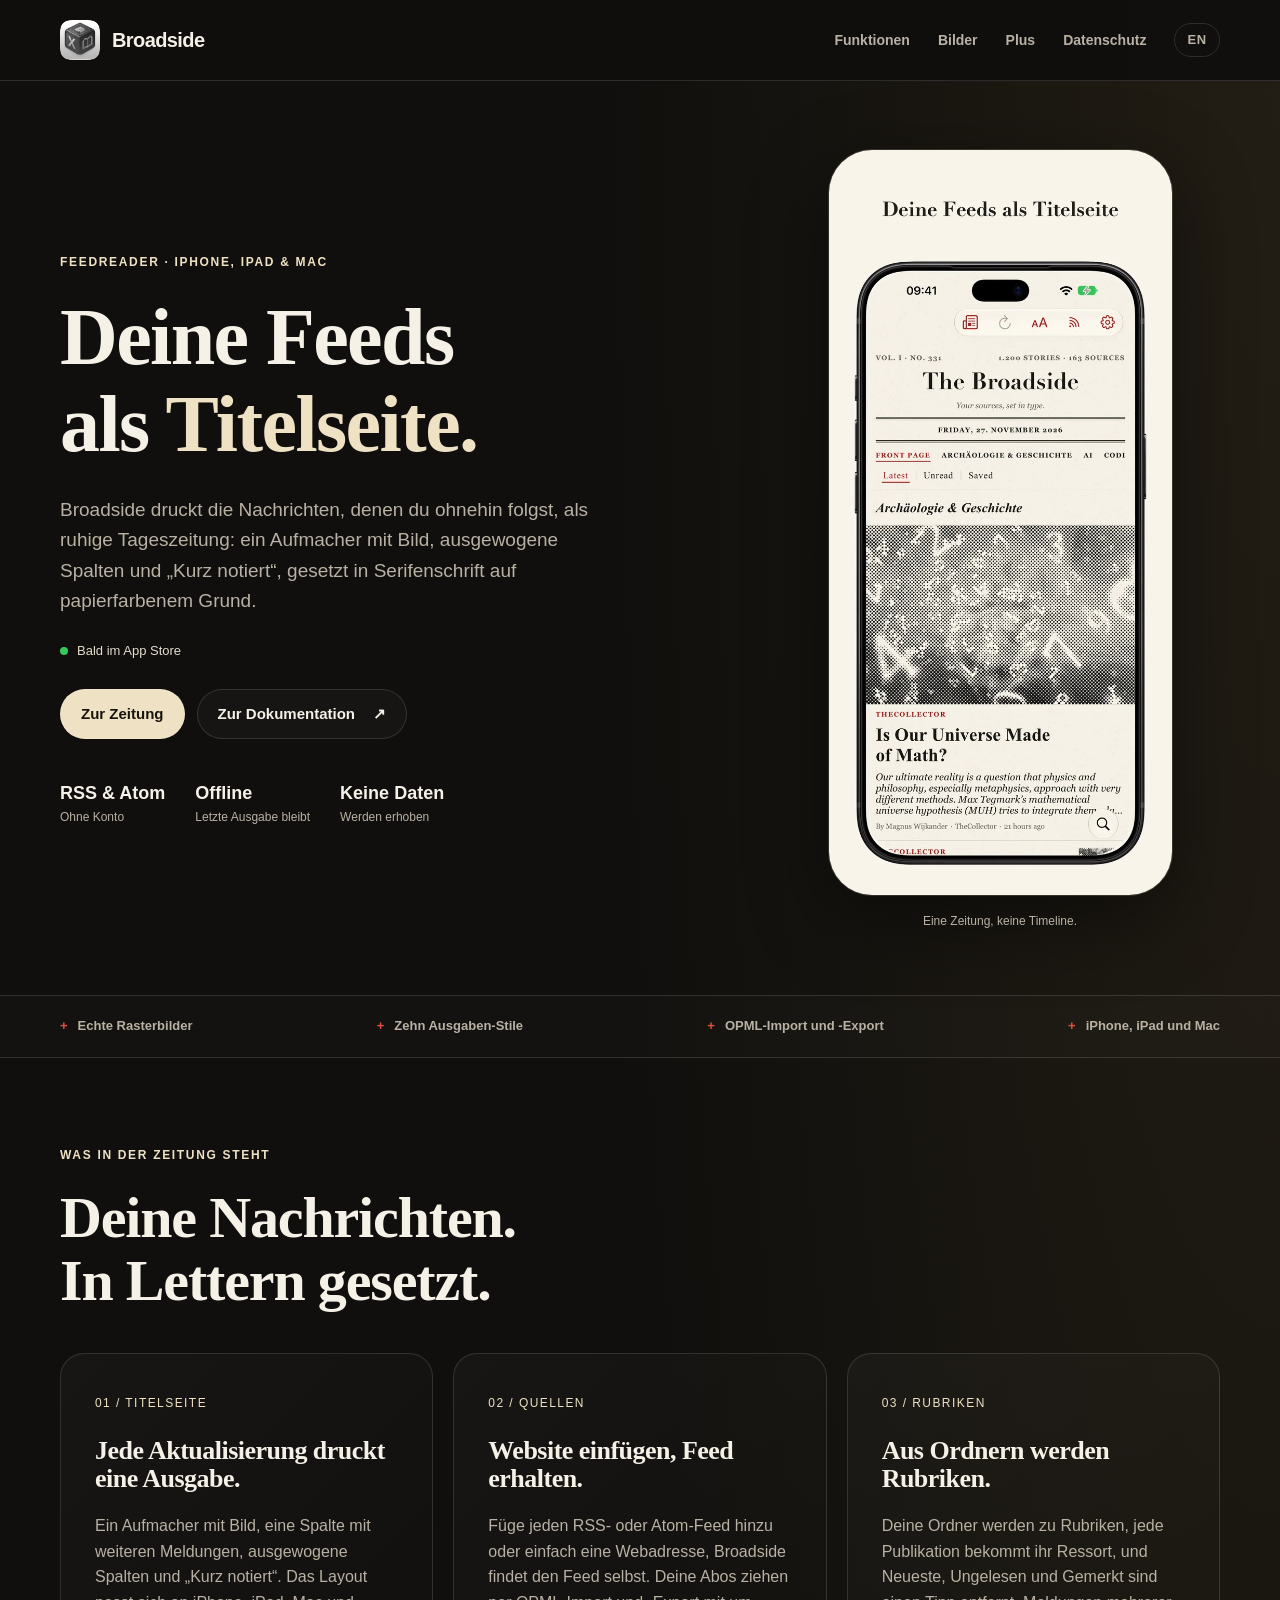
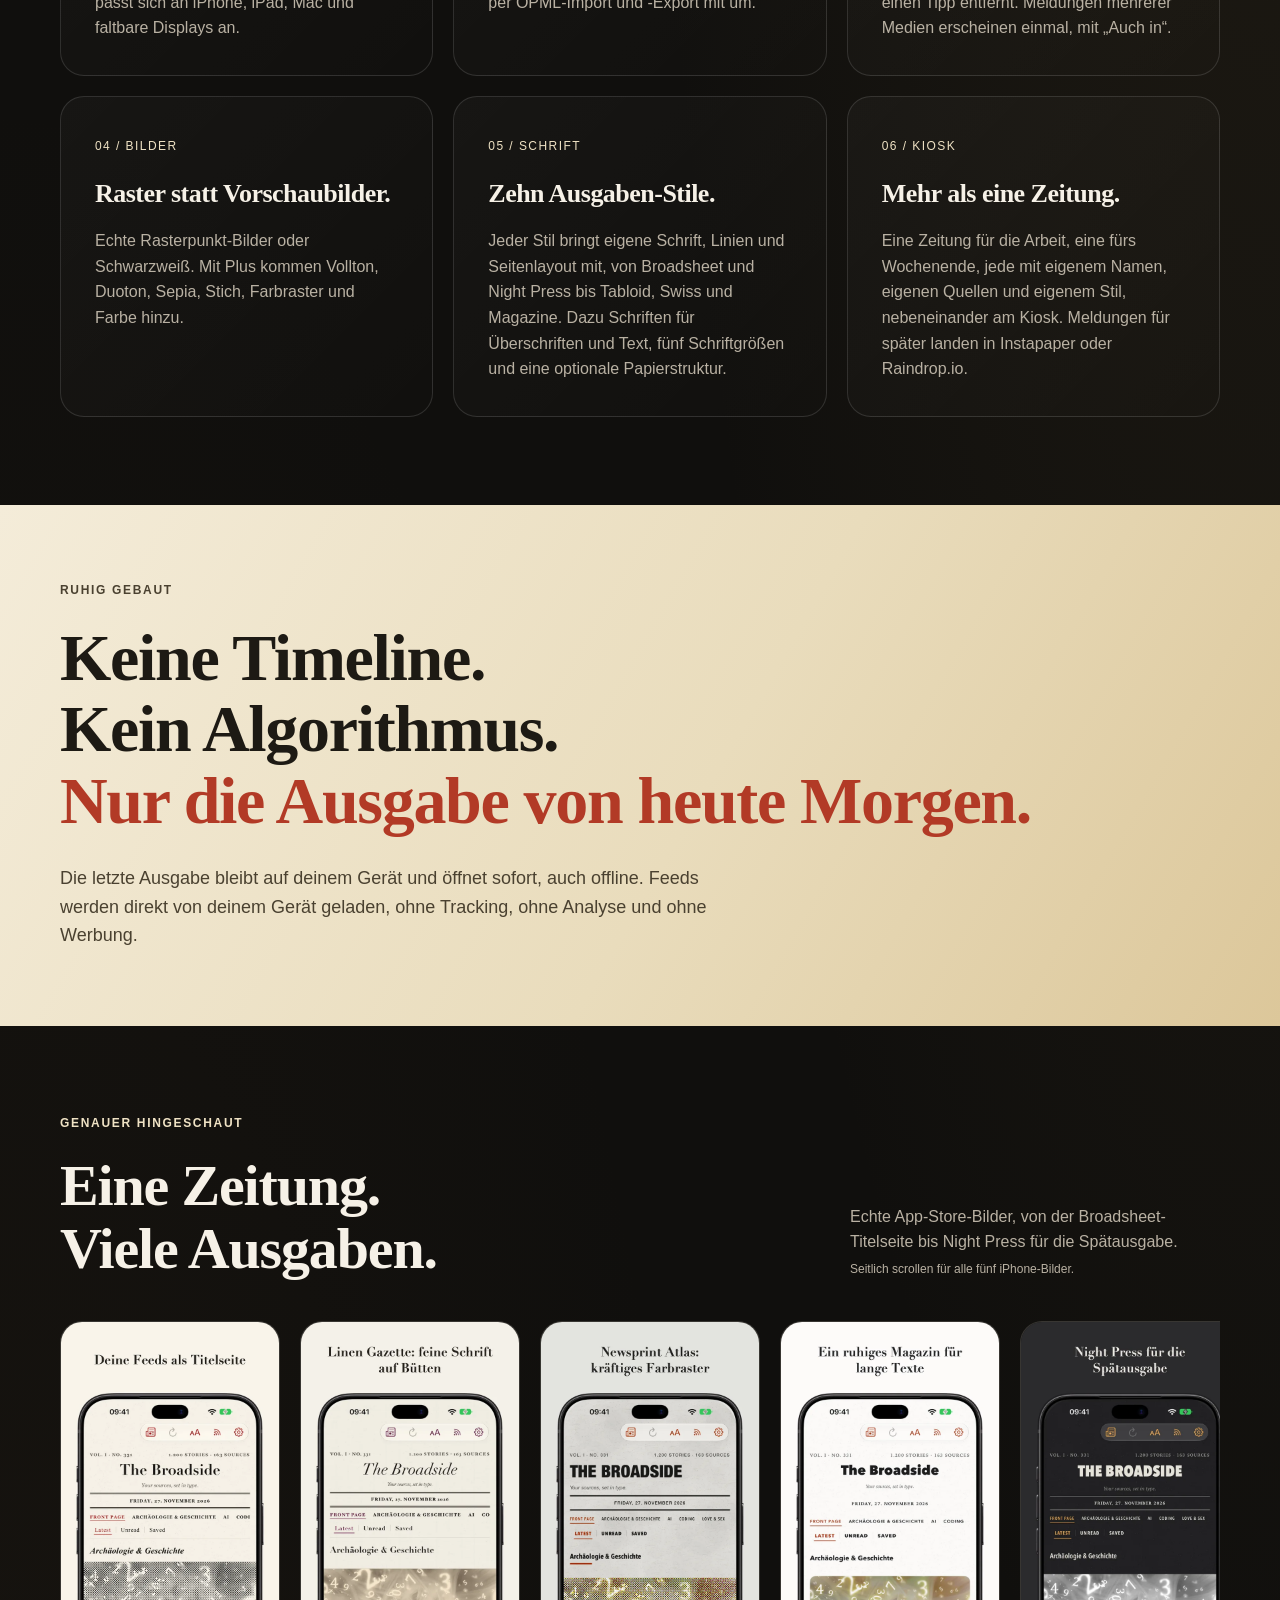
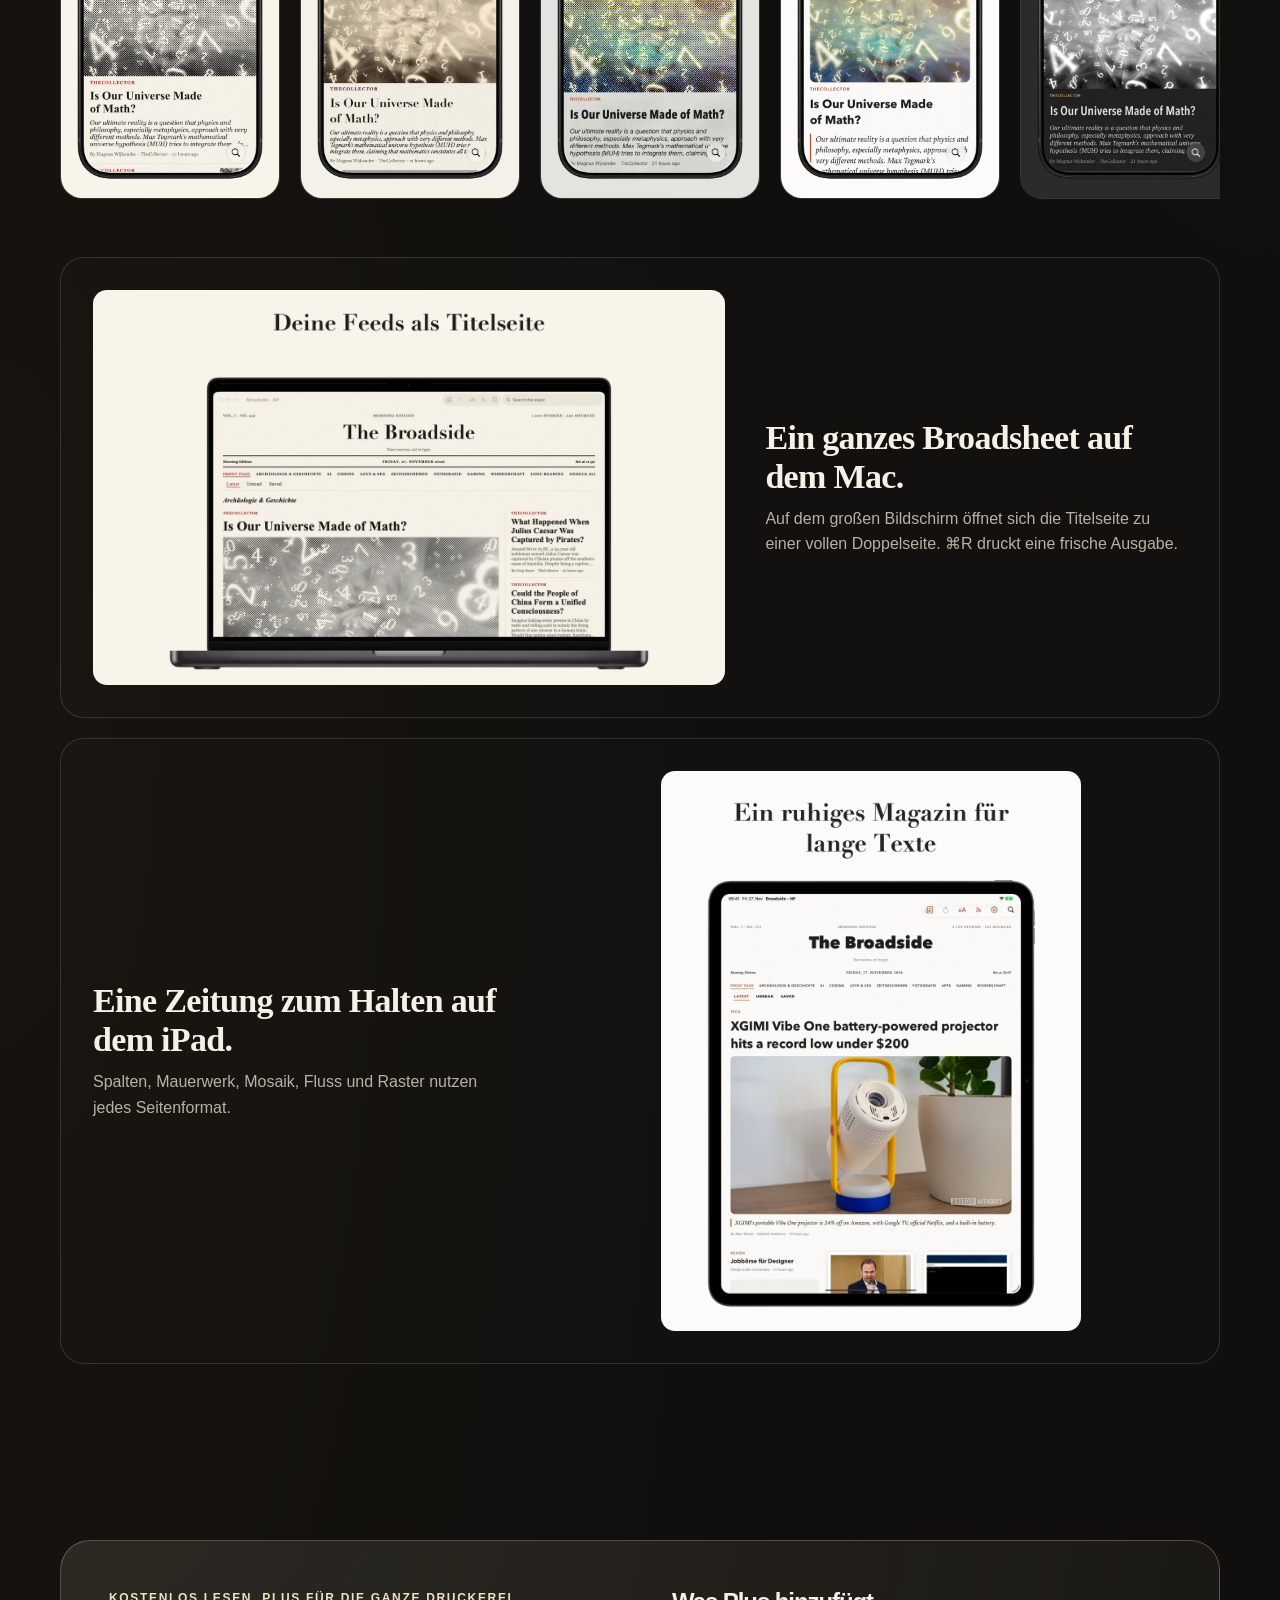
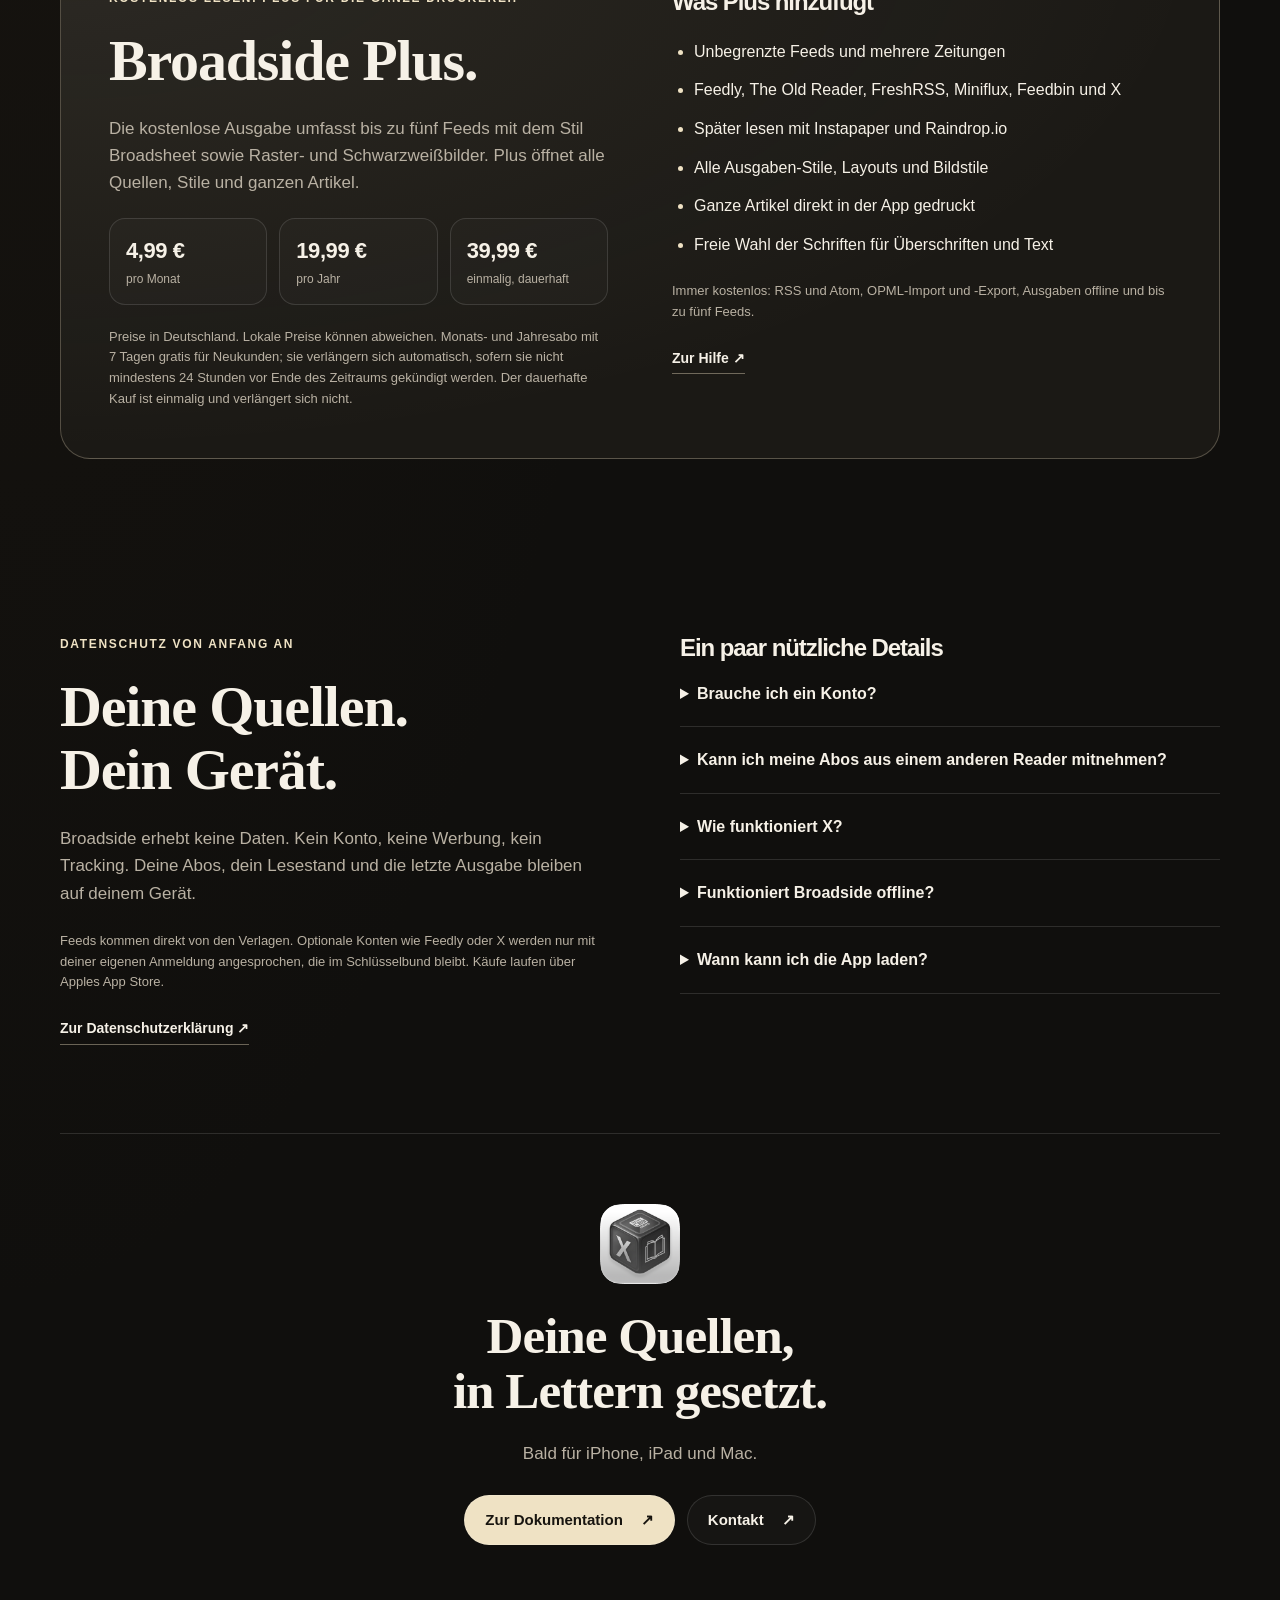
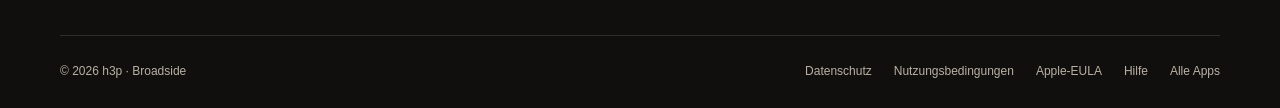
==== de/index.html @ 6dae5996 "Add Broadside public website (EN/DE) Co-Authored-By: Claude Opus 5.5 <noreply@anthropic.com> Claude-" ====
<!doctype html>
<html lang="de">
<head>
  <meta charset="utf-8">
  <meta name="viewport" content="width=device-width, initial-scale=1">
  <title>Broadside — Deine Feeds als Titelseite</title>
  <meta name="description" content="Broadside setzt deine RSS- und Atom-Feeds, Feedly und X als ruhige gedruckte Titelseite auf iPhone, iPad und Mac. Rasterbilder, zehn Ausgaben-Stile, Ausgaben offline und keine Datenerhebung.">
  <meta name="theme-color" content="#100f0d">
  <meta property="og:title" content="Broadside — Deine Feeds als Titelseite">
  <meta property="og:description" content="Deine Quellen, in Lettern gesetzt. Broadside macht aus RSS, Atom, Feedly und X eine ruhige Tageszeitung für iPhone, iPad und Mac.">
  <meta property="og:type" content="website">
  <meta property="og:locale" content="de_DE">
  <meta property="og:url" content="https://h3pdesign.github.io/Broadside-Public/de/">
  <meta property="og:image" content="https://h3pdesign.github.io/Broadside-Public/assets/app-icon.png">
  <link rel="canonical" href="https://h3pdesign.github.io/Broadside-Public/de/">
  <link rel="alternate" hreflang="en" href="https://h3pdesign.github.io/Broadside-Public/">
  <link rel="alternate" hreflang="de" href="https://h3pdesign.github.io/Broadside-Public/de/">
  <link rel="alternate" hreflang="x-default" href="https://h3pdesign.github.io/Broadside-Public/">
  <link rel="icon" href="../assets/app-icon.png">
  <link rel="apple-touch-icon" href="../assets/apple-touch-icon.png">
  <link rel="stylesheet" href="../styles.css?v=1">
</head>
<body>
  <a class="skip-link" href="#main">Zum Inhalt springen</a>
  <header class="site-header">
    <div class="container header-inner">
      <a class="brand" href="#main"><img src="../assets/app-icon.png" width="40" height="40" alt=""><span>Broadside</span></a>
      <div class="header-actions">
        <nav aria-label="Hauptnavigation"><a href="#features">Funktionen</a><a href="#screenshots">Bilder</a><a href="#plus">Plus</a><a href="#privacy">Datenschutz</a></nav>
        <a class="lang-switch" href="../" hreflang="en" lang="en" aria-label="English">EN</a>
      </div>
    </div>
  </header>
  <main id="main">
    <section class="hero container" aria-labelledby="hero-title">
      <div class="hero-copy">
        <p class="eyebrow">FEEDREADER · IPHONE, IPAD &amp; MAC</p>
        <h1 id="hero-title">Deine Feeds<br>als <span>Titelseite.</span></h1>
        <p class="lede">Broadside druckt die Nachrichten, denen du ohnehin folgst, als ruhige Tageszeitung: ein Aufmacher mit Bild, ausgewogene Spalten und „Kurz notiert“, gesetzt in Serifenschrift auf papierfarbenem Grund.</p>
        <p class="review-status"><span aria-hidden="true"></span>Bald im App Store</p>
        <div class="actions"><a class="button primary" href="#screenshots">Zur Zeitung</a><a class="button secondary" href="https://apps-h3p.com/apps/broadside/overview">Zur Dokumentation <span aria-hidden="true">↗</span></a></div>
        <div class="proof-row"><p><strong>RSS &amp; Atom</strong><span>Ohne Konto</span></p><p><strong>Offline</strong><span>Letzte Ausgabe bleibt</span></p><p><strong>Keine Daten</strong><span>Werden erhoben</span></p></div>
      </div>
      <figure class="hero-image"><img src="../assets/screenshots/de/iphone-01-broadsheet.webp" width="660" height="1434" fetchpriority="high" alt="Broadside auf dem iPhone: der Titel The Broadside über einem Aufmacher mit Rasterbild"><figcaption>Eine Zeitung, keine Timeline.</figcaption></figure>
    </section>
    <div class="capability-strip" aria-label="Highlights"><div class="container"><span>Echte Rasterbilder</span><span>Zehn Ausgaben-Stile</span><span>OPML-Import und -Export</span><span>iPhone, iPad und Mac</span></div></div>
    <section id="features" class="section container" aria-labelledby="features-title">
      <p class="eyebrow">WAS IN DER ZEITUNG STEHT</p>
      <h2 id="features-title">Deine Nachrichten.<br>In Lettern gesetzt.</h2>
      <div class="feature-grid"><article class="card"><span class="card-number">01 / TITELSEITE</span><h3>Jede Aktualisierung druckt eine Ausgabe.</h3><p>Ein Aufmacher mit Bild, eine Spalte mit weiteren Meldungen, ausgewogene Spalten und „Kurz notiert“. Das Layout passt sich an iPhone, iPad, Mac und faltbare Displays an.</p></article><article class="card"><span class="card-number">02 / QUELLEN</span><h3>Website einfügen, Feed erhalten.</h3><p>Füge jeden RSS- oder Atom-Feed hinzu oder einfach eine Webadresse, Broadside findet den Feed selbst. Deine Abos ziehen per OPML-Import und -Export mit um.</p></article><article class="card"><span class="card-number">03 / RUBRIKEN</span><h3>Aus Ordnern werden Rubriken.</h3><p>Deine Ordner werden zu Rubriken, jede Publikation bekommt ihr Ressort, und Neueste, Ungelesen und Gemerkt sind einen Tipp entfernt. Meldungen mehrerer Medien erscheinen einmal, mit „Auch in“.</p></article><article class="card"><span class="card-number">04 / BILDER</span><h3>Raster statt Vorschaubilder.</h3><p>Echte Rasterpunkt-Bilder oder Schwarzweiß. Mit Plus kommen Vollton, Duoton, Sepia, Stich, Farbraster und Farbe hinzu.</p></article><article class="card"><span class="card-number">05 / SCHRIFT</span><h3>Zehn Ausgaben-Stile.</h3><p>Jeder Stil bringt eigene Schrift, Linien und Seitenlayout mit, von Broadsheet und Night Press bis Tabloid, Swiss und Magazine. Dazu Schriften für Überschriften und Text, fünf Schriftgrößen und eine optionale Papierstruktur.</p></article><article class="card"><span class="card-number">06 / KIOSK</span><h3>Mehr als eine Zeitung.</h3><p>Eine Zeitung für die Arbeit, eine fürs Wochenende, jede mit eigenem Namen, eigenen Quellen und eigenem Stil, nebeneinander am Kiosk. Meldungen für später landen in Instapaper oder Raindrop.io.</p></article></div>
    </section>
    <section class="statement"><div class="container"><p class="eyebrow">RUHIG GEBAUT</p><h2>Keine Timeline.<br>Kein Algorithmus.<br><span>Nur die Ausgabe von heute Morgen.</span></h2><p>Die letzte Ausgabe bleibt auf deinem Gerät und öffnet sofort, auch offline. Feeds werden direkt von deinem Gerät geladen, ohne Tracking, ohne Analyse und ohne Werbung.</p></div></section>
    <section id="screenshots" class="section container" aria-labelledby="screenshots-title">
      <div class="section-heading"><div><p class="eyebrow">GENAUER HINGESCHAUT</p><h2 id="screenshots-title">Eine Zeitung.<br>Viele Ausgaben.</h2></div><p>Echte App-Store-Bilder, von der Broadsheet-Titelseite bis Night Press für die Spätausgabe.<br><span class="gallery-hint">Seitlich scrollen für alle fünf iPhone-Bilder.</span></p></div>
      <div class="gallery" role="region" aria-label="iPhone-Bildschirmfotos" tabindex="0"><figure><img src="../assets/screenshots/de/iphone-01-broadsheet.webp" width="660" height="1434" loading="lazy" alt="Deine Feeds als Titelseite: die Ausgabe Broadsheet mit Rasterbild."></figure><figure><img src="../assets/screenshots/de/iphone-02-linenGazette.webp" width="660" height="1434" loading="lazy" alt="Linen Gazette: feine Schrift auf geripptem Papier, mit Sepiabild."></figure><figure><img src="../assets/screenshots/de/iphone-03-newsprintAtlas.webp" width="660" height="1434" loading="lazy" alt="Newsprint Atlas: kräftiges Farbraster unter einem starken Zeitungskopf."></figure><figure><img src="../assets/screenshots/de/iphone-04-magazine.webp" width="660" height="1434" loading="lazy" alt="Ein ruhiges Magazin für lange Texte, mit Farbbild."></figure><figure><img src="../assets/screenshots/de/iphone-05-nightPress.webp" width="660" height="1434" loading="lazy" alt="Night Press für die Spätausgabe: helle Schrift auf dunkler Seite."></figure></div>
      <figure class="device-panel"><img src="../assets/screenshots/de/mac-01-broadsheet.webp" width="1440" height="900" loading="lazy" alt="Broadside auf dem Mac: eine volle Titelseite mit mehreren Spalten."><figcaption><strong>Ein ganzes Broadsheet auf dem Mac.</strong><span>Auf dem großen Bildschirm öffnet sich die Titelseite zu einer vollen Doppelseite. ⌘R druckt eine frische Ausgabe.</span></figcaption></figure>
      <figure class="device-panel ipad"><figcaption><strong>Eine Zeitung zum Halten auf dem iPad.</strong><span>Spalten, Mauerwerk, Mosaik, Fluss und Raster nutzen jedes Seitenformat.</span></figcaption><img src="../assets/screenshots/de/ipad-04-magazine.webp" width="1032" height="1376" loading="lazy" alt="Broadside auf dem iPad: die Ausgabe Magazine mit großem Bild und Textspalten."></figure>
    </section>
    <section id="plus" class="section container" aria-labelledby="plus-title">
      <div class="access-panel">
        <div><p class="eyebrow">KOSTENLOS LESEN. PLUS FÜR DIE GANZE DRUCKEREI.</p><h2 id="plus-title">Broadside Plus.</h2><p>Die kostenlose Ausgabe umfasst bis zu fünf Feeds mit dem Stil Broadsheet sowie Raster- und Schwarzweißbilder. Plus öffnet alle Quellen, Stile und ganzen Artikel.</p><div class="plans"><p><strong>4,99 €</strong><span>pro Monat</span></p><p><strong>19,99 €</strong><span>pro Jahr</span></p><p><strong>39,99 €</strong><span>einmalig, dauerhaft</span></p></div><p class="small">Preise in Deutschland. Lokale Preise können abweichen. Monats- und Jahresabo mit 7 Tagen gratis für Neukunden; sie verlängern sich automatisch, sofern sie nicht mindestens 24 Stunden vor Ende des Zeitraums gekündigt werden. Der dauerhafte Kauf ist einmalig und verlängert sich nicht.</p></div>
        <div class="access-details"><h3>Was Plus hinzufügt</h3><ul><li>Unbegrenzte Feeds und mehrere Zeitungen</li><li>Feedly, The Old Reader, FreshRSS, Miniflux, Feedbin und X</li><li>Später lesen mit Instapaper und Raindrop.io</li><li>Alle Ausgaben-Stile, Layouts und Bildstile</li><li>Ganze Artikel direkt in der App gedruckt</li><li>Freie Wahl der Schriften für Überschriften und Text</li></ul><p class="small">Immer kostenlos: RSS und Atom, OPML-Import und -Export, Ausgaben offline und bis zu fünf Feeds.</p><a class="text-link" href="https://apps-h3p.com/apps/broadside/support">Zur Hilfe <span aria-hidden="true">↗</span></a></div>
      </div>
    </section>
    <section id="privacy" class="section container privacy-section" aria-labelledby="privacy-title">
      <div><p class="eyebrow">DATENSCHUTZ VON ANFANG AN</p><h2 id="privacy-title">Deine Quellen.<br>Dein Gerät.</h2><p>Broadside erhebt keine Daten. Kein Konto, keine Werbung, kein Tracking. Deine Abos, dein Lesestand und die letzte Ausgabe bleiben auf deinem Gerät.</p><p class="small">Feeds kommen direkt von den Verlagen. Optionale Konten wie Feedly oder X werden nur mit deiner eigenen Anmeldung angesprochen, die im Schlüsselbund bleibt. Käufe laufen über Apples App Store.</p><a class="text-link" href="https://apps-h3p.com/apps/broadside/privacy-policy">Zur Datenschutzerklärung <span aria-hidden="true">↗</span></a></div>
      <div class="faq"><h3>Ein paar nützliche Details</h3><details><summary>Brauche ich ein Konto?</summary><p>Nein. Füge einen RSS- oder Atom-Feed hinzu oder eine Webadresse. Beim ersten Start bringt dich „Add starter feeds“ sofort in Gang.</p></details><details><summary>Kann ich meine Abos aus einem anderen Reader mitnehmen?</summary><p>Ja. Importiere eine OPML-Datei unter Quellen und exportiere deine Zeitung auf demselben Weg. Mit Plus kannst du außerdem Feedly, The Old Reader, FreshRSS, Miniflux oder Feedbin verbinden.</p></details><details><summary>Wie funktioniert X?</summary><p>X ist optional und Teil von Plus. Es braucht die Client ID deiner eigenen X-Entwickler-App und einen X-API-Tarif mit Home-Timeline.</p></details><details><summary>Funktioniert Broadside offline?</summary><p>Ja. Die letzte Ausgabe bleibt auf deinem Gerät und öffnet sofort, mit oder ohne Verbindung.</p></details><details><summary>Wann kann ich die App laden?</summary><p>Broadside kommt bald in den App Store, für iPhone, iPad und Mac. Neuigkeiten findest du in der <a href="https://apps-h3p.com/apps/broadside/overview">App-Dokumentation</a>.</p></details></div>
    </section>
    <section class="closing container"><img src="../assets/app-icon.png" width="80" height="80" loading="lazy" alt="Broadside-App-Symbol"><h2>Deine Quellen,<br>in Lettern gesetzt.</h2><p>Bald für iPhone, iPad und Mac.</p><div class="actions"><a class="button primary" href="https://apps-h3p.com/apps/broadside/overview">Zur Dokumentation <span aria-hidden="true">↗</span></a><a class="button secondary" href="https://apps-h3p.com/support/support-and-feedback">Kontakt <span aria-hidden="true">↗</span></a></div></section>
  </main>
  <footer class="container site-footer"><p>© 2026 h3p · Broadside</p><nav aria-label="Rechtliches und Hilfe"><a href="https://apps-h3p.com/apps/broadside/privacy-policy">Datenschutz</a><a href="https://apps-h3p.com/policies/terms-of-service">Nutzungsbedingungen</a><a href="https://www.apple.com/legal/internet-services/itunes/dev/stdeula/">Apple-EULA</a><a href="https://apps-h3p.com/apps/broadside/support">Hilfe</a><a href="https://h3pdesign.github.io/">Alle Apps</a></nav></footer>
</body>
</html>
---- styles.css ----
:root{color-scheme:dark;--bg:#100f0d;--surface:#1b1915;--text:#f6f1e7;--muted:#b9b1a3;--cyan:#efe2c4;--red:#e2513a;--line:#ffffff20}
*{box-sizing:border-box}html{scroll-behavior:smooth;scroll-padding-top:100px}body{margin:0;background:radial-gradient(ellipse at 100% 0%,#5a4a2c40,transparent 38%),radial-gradient(ellipse at 0% 60%,#3a2b1a30,transparent 40%),var(--bg);color:var(--text);font-family:-apple-system,BlinkMacSystemFont,"Segoe UI",sans-serif;font-size:17px;line-height:1.6}a{color:inherit;text-decoration:none}img{display:block;max-width:100%;height:auto}h1,h2,h3,p,figure{margin:0}h1,h2,h3{line-height:1.08;letter-spacing:-.045em}p+p{margin-top:16px}.container{width:min(1160px,calc(100% - 64px));margin-inline:auto}.skip-link{position:fixed;top:8px;left:8px;padding:12px;background:var(--text);color:var(--bg);z-index:20;transform:translateY(-160%)}.skip-link:focus{transform:none}:focus-visible{outline:3px solid var(--cyan);outline-offset:5px;border-radius:4px}
.site-header{position:sticky;top:0;z-index:10;background:#100f0ded;border-bottom:1px solid var(--line)}.header-inner{min-height:80px;display:flex;align-items:center;justify-content:space-between;gap:24px}.brand{display:flex;align-items:center;gap:12px;font-size:20px;font-weight:700;letter-spacing:-.03em}.brand img{border-radius:10px}.header-inner nav{display:flex;gap:28px;font-size:14px;font-weight:600;color:var(--muted)}nav a:hover,.text-link:hover{color:var(--cyan)}
.hero{display:grid;grid-template-columns:1.2fr .8fr;align-items:center;gap:60px;padding-block:68px 64px}.eyebrow{font-size:12px;font-weight:750;letter-spacing:.14em;color:var(--cyan);margin-bottom:22px}.hero h1{font-size:clamp(50px,6.6vw,80px);font-weight:750}.hero h1 span{color:var(--cyan)}.lede{font-size:19px;color:var(--muted);max-width:540px;margin-top:28px}.review-status{display:flex;align-items:center;gap:9px;font-size:13px;color:#e3dccd;margin-top:24px}.review-status span{width:8px;height:8px;border-radius:50%;background:#34c759;flex-shrink:0}.actions{display:flex;flex-wrap:wrap;gap:12px;margin-top:28px}.button{display:inline-flex;align-items:center;justify-content:center;gap:18px;min-height:48px;padding:12px 20px;border-radius:99px;font-size:15px;font-weight:650;border:1px solid var(--line)}.primary{background:var(--cyan);color:#17140f}.primary:hover{background:#fbf3df}.secondary{background:#ffffff07}.secondary:hover{background:#ffffff14}.proof-row{display:flex;gap:30px;margin-top:40px}.proof-row p{margin:0;display:grid}.proof-row strong{font-size:18px}.proof-row span{font-size:12px;color:var(--muted)}.hero-image{width:min(100%,345px);justify-self:center}.hero-image img{border-radius:44px;border:1px solid var(--line);box-shadow:0 24px 80px #0007}.hero-image figcaption{text-align:center;font-size:12px;color:var(--muted);margin-top:16px}
.capability-strip{border-block:1px solid var(--line);background:#ffffff03}.capability-strip .container{display:flex;justify-content:space-between;gap:24px;padding-block:20px;flex-wrap:wrap}.capability-strip span{font-size:13px;font-weight:650;color:var(--muted)}.capability-strip span::before{content:"+";color:var(--red);margin-right:10px}.section{padding-block:88px}.section h2{font-size:clamp(38px,5vw,58px)}.feature-grid{display:grid;grid-template-columns:repeat(3,minmax(0,1fr));gap:20px;margin-top:40px}.card{padding:34px;border-radius:24px;background:linear-gradient(135deg,#ffffff08,#ffffff02);border:1px solid var(--line)}.card-number{font-size:12px;letter-spacing:.12em;color:var(--cyan)}.card h3{font-size:26px;margin-top:22px;max-width:350px}.card .source{display:block;margin-top:18px;font-size:12px;color:#9a917f}.card p{margin-top:20px;color:var(--muted);font-size:16px}.statement{background:linear-gradient(120deg,#f4ecd9,#e9dcbc 55%,#dcc79a);color:#1d1a14;padding-block:76px}.statement .eyebrow{color:#4a4130}.statement h2{font-size:clamp(36px,5.6vw,66px)}.statement h2 span{color:#b23a26}.statement p:last-child{max-width:650px;margin-top:28px;color:#4a4130;font-size:18px}.section-heading{display:flex;align-items:flex-end;justify-content:space-between;gap:40px}.section-heading>p{max-width:370px;color:var(--muted);font-size:16px}.gallery{display:grid;grid-auto-flow:column;grid-auto-columns:minmax(220px,260px);gap:20px;margin-top:40px;overflow-x:auto;scroll-snap-type:x mandatory;padding-bottom:18px;scrollbar-color:#ffffff30 transparent}.gallery figure{scroll-snap-align:start}.gallery figure{min-width:0}.gallery img{width:100%;aspect-ratio:660/1434;object-fit:cover;background:#1b1915;border-radius:22px;border:1px solid var(--line)}.gallery figcaption{margin-top:16px;display:grid;gap:5px}.gallery figcaption strong{font-size:15px;line-height:1.3}.gallery figcaption span{font-size:13px;color:var(--muted);line-height:1.4}
.access-panel{display:grid;grid-template-columns:1fr 1fr;gap:64px;padding:48px;border:1px solid #efe2c444;border-radius:30px;background:radial-gradient(ellipse at 0 0,#efe2c415,transparent 70%),var(--surface)}.access-panel p{color:var(--muted);margin-top:22px}.access-panel .eyebrow{margin-top:0;color:var(--cyan)}.access-panel .price{font-size:42px;color:var(--text);font-weight:700;line-height:1.2;letter-spacing:-.035em}.price span{display:block;font-size:14px;font-weight:400;letter-spacing:0;margin-top:8px}.small{font-size:13px;color:var(--muted)}.access-details h3,.faq h3{font-size:24px}.access-details ul{padding-left:22px;margin-block:24px;display:grid;gap:13px;font-size:16px}.access-details li::marker{color:var(--cyan)}.text-link{display:inline-block;font-size:14px;font-weight:650;border-bottom:1px solid #efe2c466;padding-bottom:4px;margin-top:24px}.privacy-section{display:grid;grid-template-columns:1fr 1fr;gap:80px}.privacy-section p:not(.eyebrow){color:var(--muted);margin-top:24px}.faq details{border-bottom:1px solid var(--line);padding-block:20px}.faq summary{font-weight:600;font-size:16px;cursor:pointer;min-height:24px}.faq details p{font-size:14px}.faq details a{color:var(--cyan);text-decoration:underline}.closing{text-align:center;padding-block:70px 90px;border-top:1px solid var(--line)}.closing img{margin:0 auto 24px;border-radius:20px}.closing h2{font-size:clamp(36px,4vw,52px)}.closing p{color:var(--muted);margin-top:22px}.closing .actions{justify-content:center}.site-footer{padding-block:26px;border-top:1px solid var(--line);display:flex;justify-content:space-between;gap:24px;color:var(--muted);font-size:12px}.site-footer nav{display:flex;gap:22px;flex-wrap:wrap}
@media(min-width:1400px){.hero{gap:90px}.hero-image{width:360px}}
@media(max-width:900px){.container{width:calc(100% - 40px)}.hero{gap:30px}.hero h1{font-size:54px}.hero-image{width:270px}.header-inner nav{gap:16px}.proof-row{gap:18px}.access-panel{gap:32px;padding:32px}.privacy-section{gap:40px}.gallery{gap:16px}.section-heading>p{max-width:290px}}
@media(max-width:620px){.container{width:calc(100% - 36px)}.header-inner{min-height:72px;flex-wrap:wrap;gap:12px;padding-block:14px}.brand{font-size:18px}.brand img{width:32px;height:32px}.header-inner nav{width:100%;justify-content:space-between;font-size:12px;gap:8px}.hero{grid-template-columns:1fr;padding-block:42px;gap:36px}.hero h1{font-size:56px}.lede{font-size:17px}.review-status{font-size:12px}.proof-row{justify-content:space-between;gap:8px}.proof-row strong{font-size:16px}.proof-row span{font-size:11px}.hero-image{width:280px}.capability-strip .container{display:grid;grid-template-columns:1fr 1fr;gap:14px}.capability-strip span{font-size:12px}.section{padding-block:56px}.feature-grid{grid-template-columns:1fr;gap:14px;margin-top:28px}.card{padding:26px}.card h3{font-size:28px}.statement{padding-block:52px}.section-heading{display:block}.section-heading>p{margin-top:24px;max-width:none}.gallery{grid-auto-columns:72%;gap:16px}.access-panel{grid-template-columns:1fr;padding:26px;gap:36px;border-radius:24px}.privacy-section{grid-template-columns:1fr;gap:40px}.closing{padding-block:50px 60px}.site-footer{flex-direction:column;gap:14px}.site-footer nav{gap:14px}html{scroll-padding-top:125px}}
@media(prefers-reduced-motion:reduce){html{scroll-behavior:auto}}

.header-actions{display:flex;align-items:center;gap:28px}.lang-switch{font-size:13px;font-weight:700;letter-spacing:.06em;padding:6px 12px;border:1px solid var(--line);border-radius:99px;color:var(--muted)}.lang-switch:hover{color:var(--cyan);border-color:#efe2c466}
.gallery-hint{font-size:12px;color:var(--muted);margin-top:4px}
@media(max-width:900px){.feature-grid{grid-template-columns:repeat(2,minmax(0,1fr))}.header-actions{gap:16px}}
@media(max-width:620px){.feature-grid{grid-template-columns:1fr}.header-actions{width:100%;gap:12px}.header-actions nav{flex:1}.lang-switch{padding:4px 10px;font-size:12px}}

h1,h2,.card h3{font-family:ui-serif,"New York",Georgia,"Times New Roman",serif;letter-spacing:-.02em;font-weight:700}.hero h1{font-weight:700}
.device-panel{display:grid;grid-template-columns:minmax(0,1.5fr) minmax(0,1fr);align-items:center;gap:40px;margin-top:40px;padding:32px;border:1px solid var(--line);border-radius:24px;background:#ffffff03}.device-panel+.device-panel{margin-top:20px;grid-template-columns:minmax(0,1fr) minmax(0,1.5fr)}.device-panel img{width:100%;border-radius:14px}.device-panel.ipad img{max-width:420px;margin-inline:auto}.device-panel figcaption{display:grid;gap:10px}.device-panel figcaption strong{font-family:ui-serif,"New York",Georgia,serif;font-size:clamp(24px,3vw,34px);line-height:1.15;letter-spacing:-.02em}.device-panel figcaption span{color:var(--muted);font-size:16px}
.plans{display:grid;grid-template-columns:repeat(3,minmax(0,1fr));gap:12px;margin-top:22px}.plans p{margin:0;padding:14px 16px;border:1px solid var(--line);border-radius:16px;background:#ffffff05;color:var(--text);display:grid;gap:2px}.plans strong{font-size:22px;letter-spacing:-.02em}.plans span{font-size:12px;color:var(--muted)}
@media(max-width:620px){.device-panel,.device-panel+.device-panel{grid-template-columns:1fr;gap:22px;padding:20px}.device-panel.ipad figcaption{order:2}.plans{grid-template-columns:1fr}}
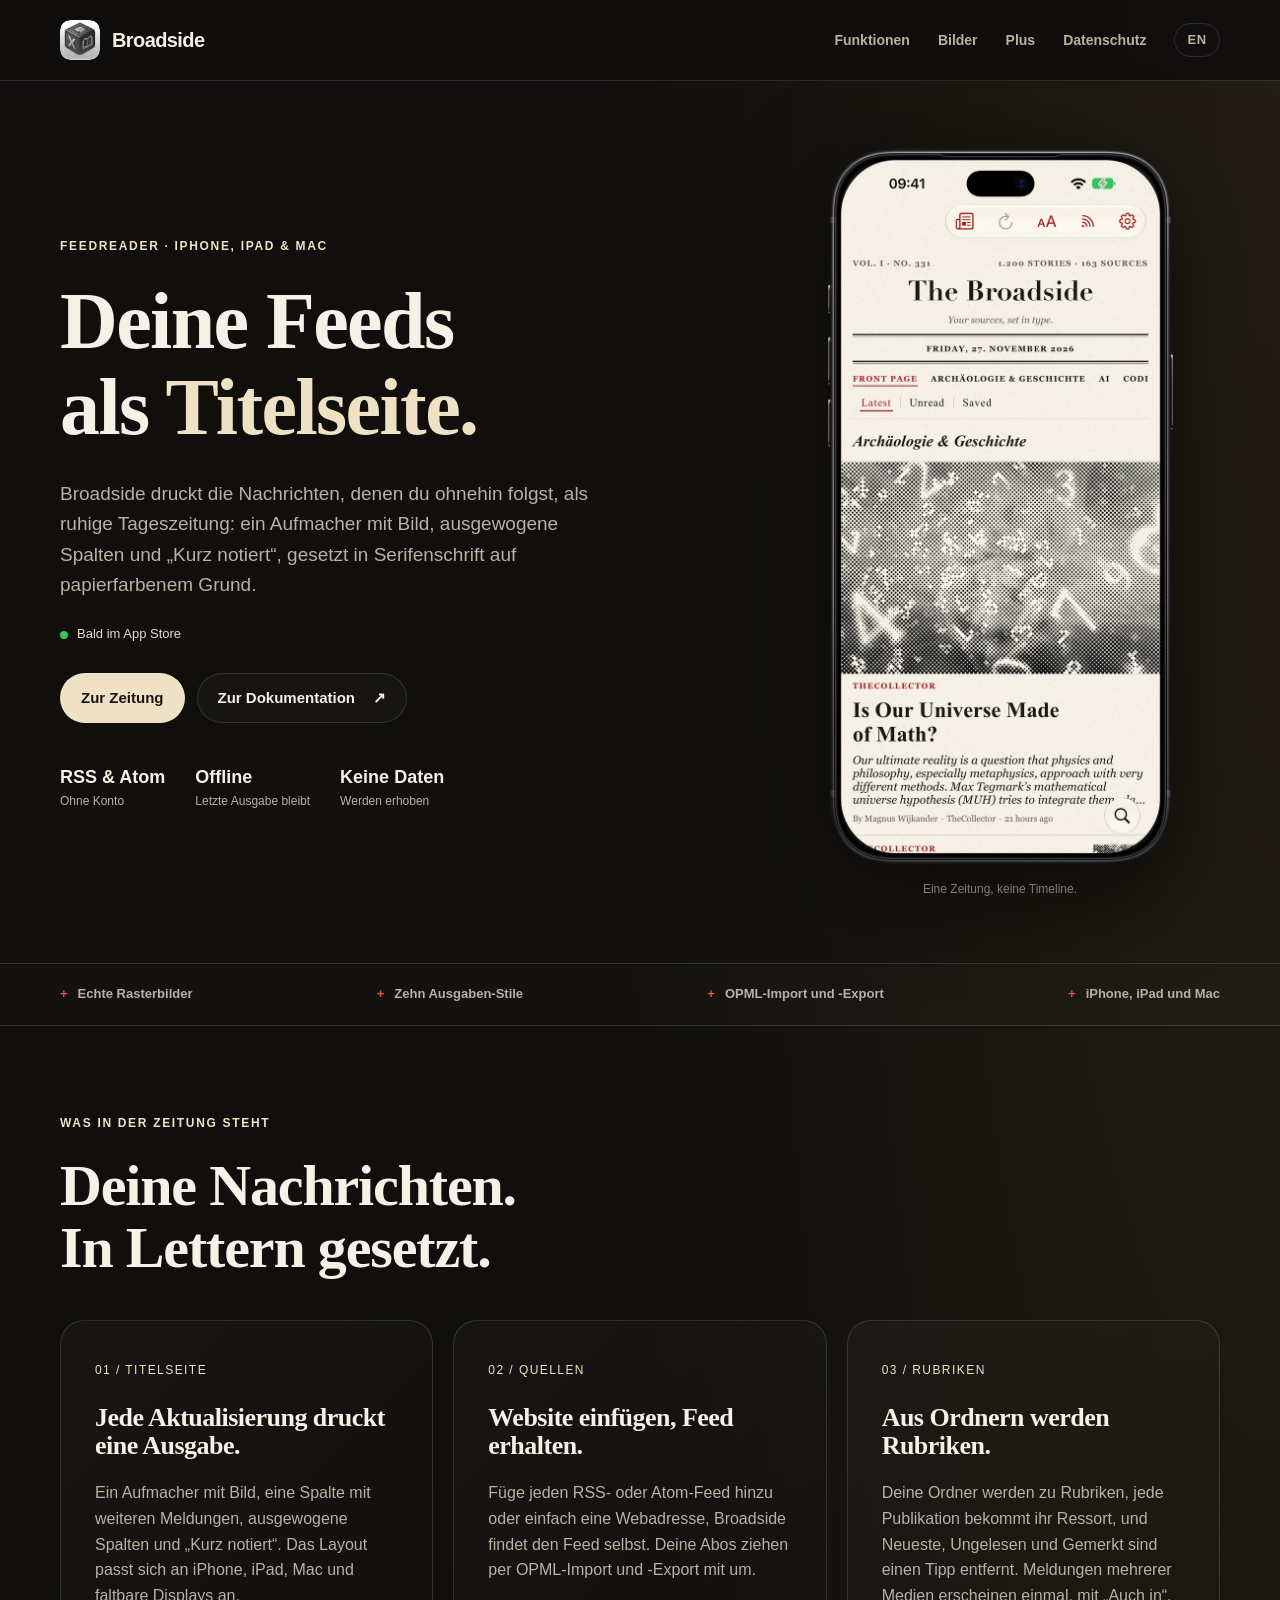
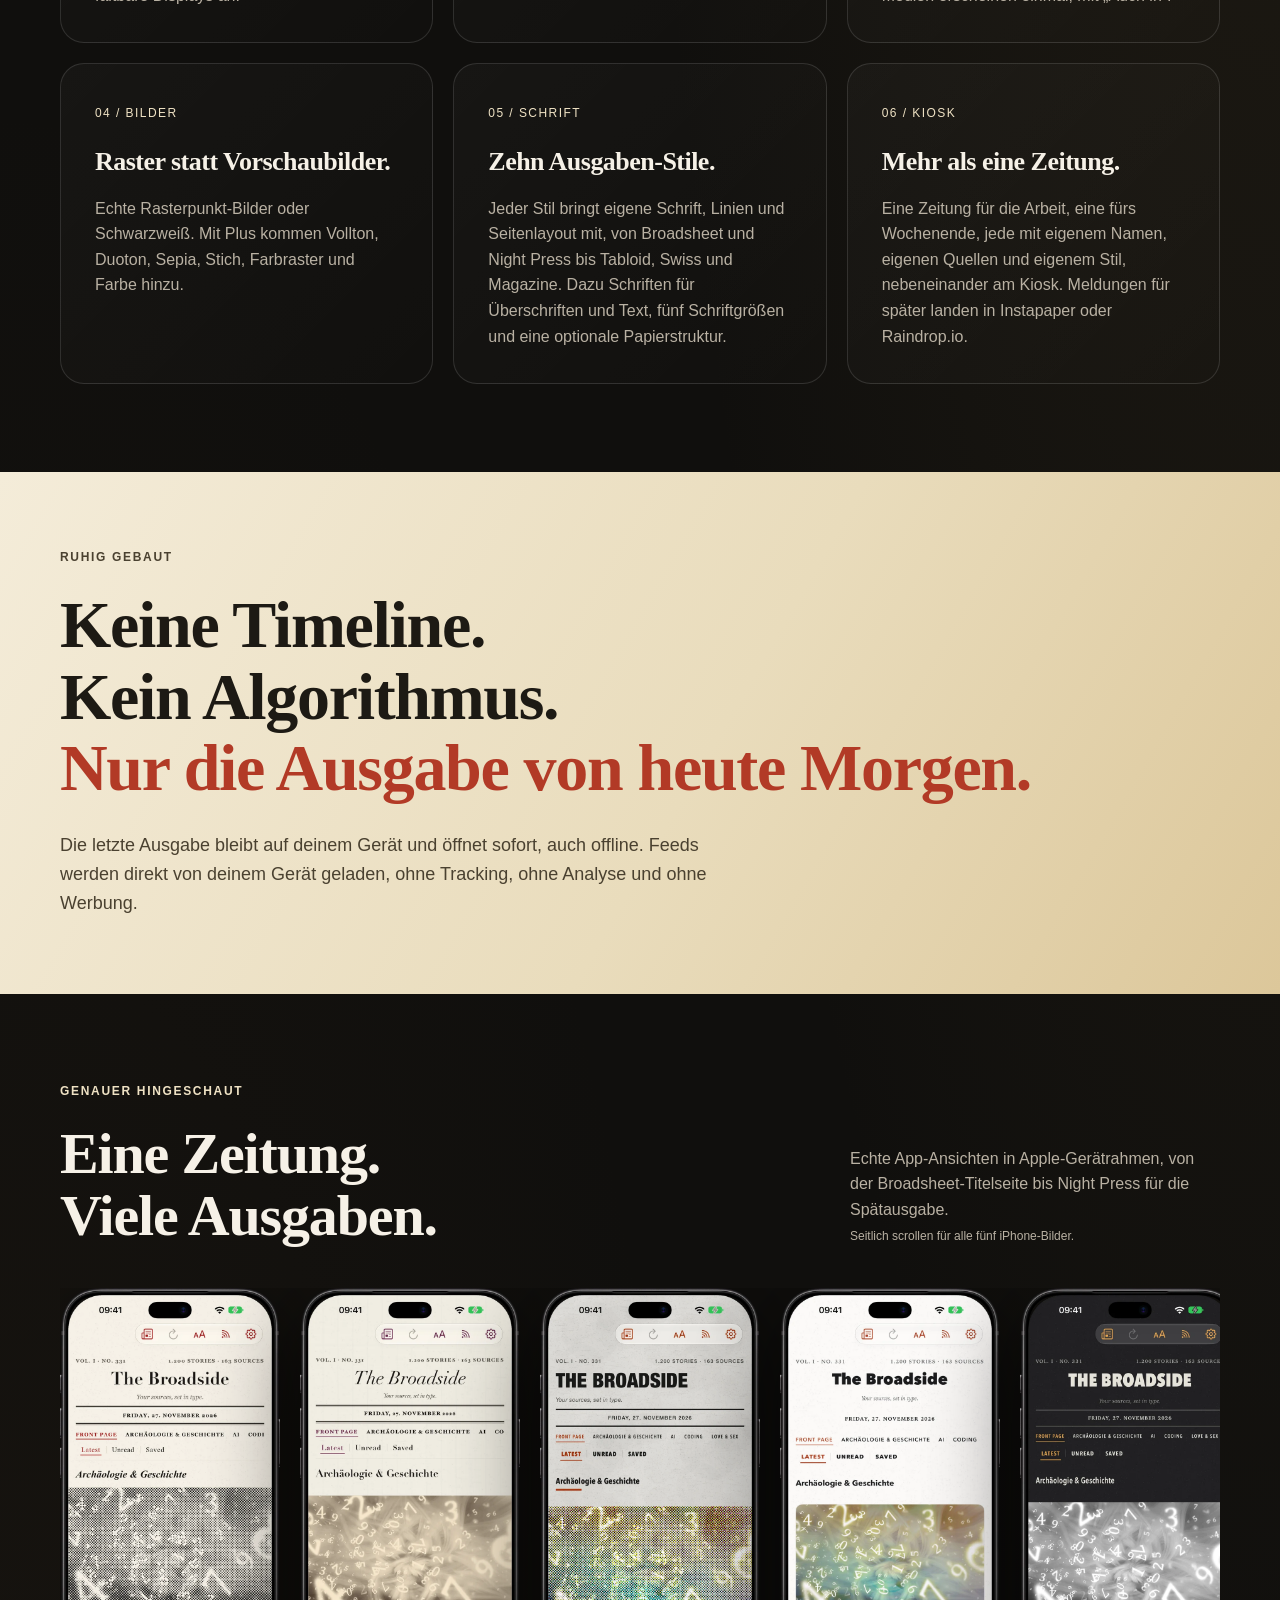
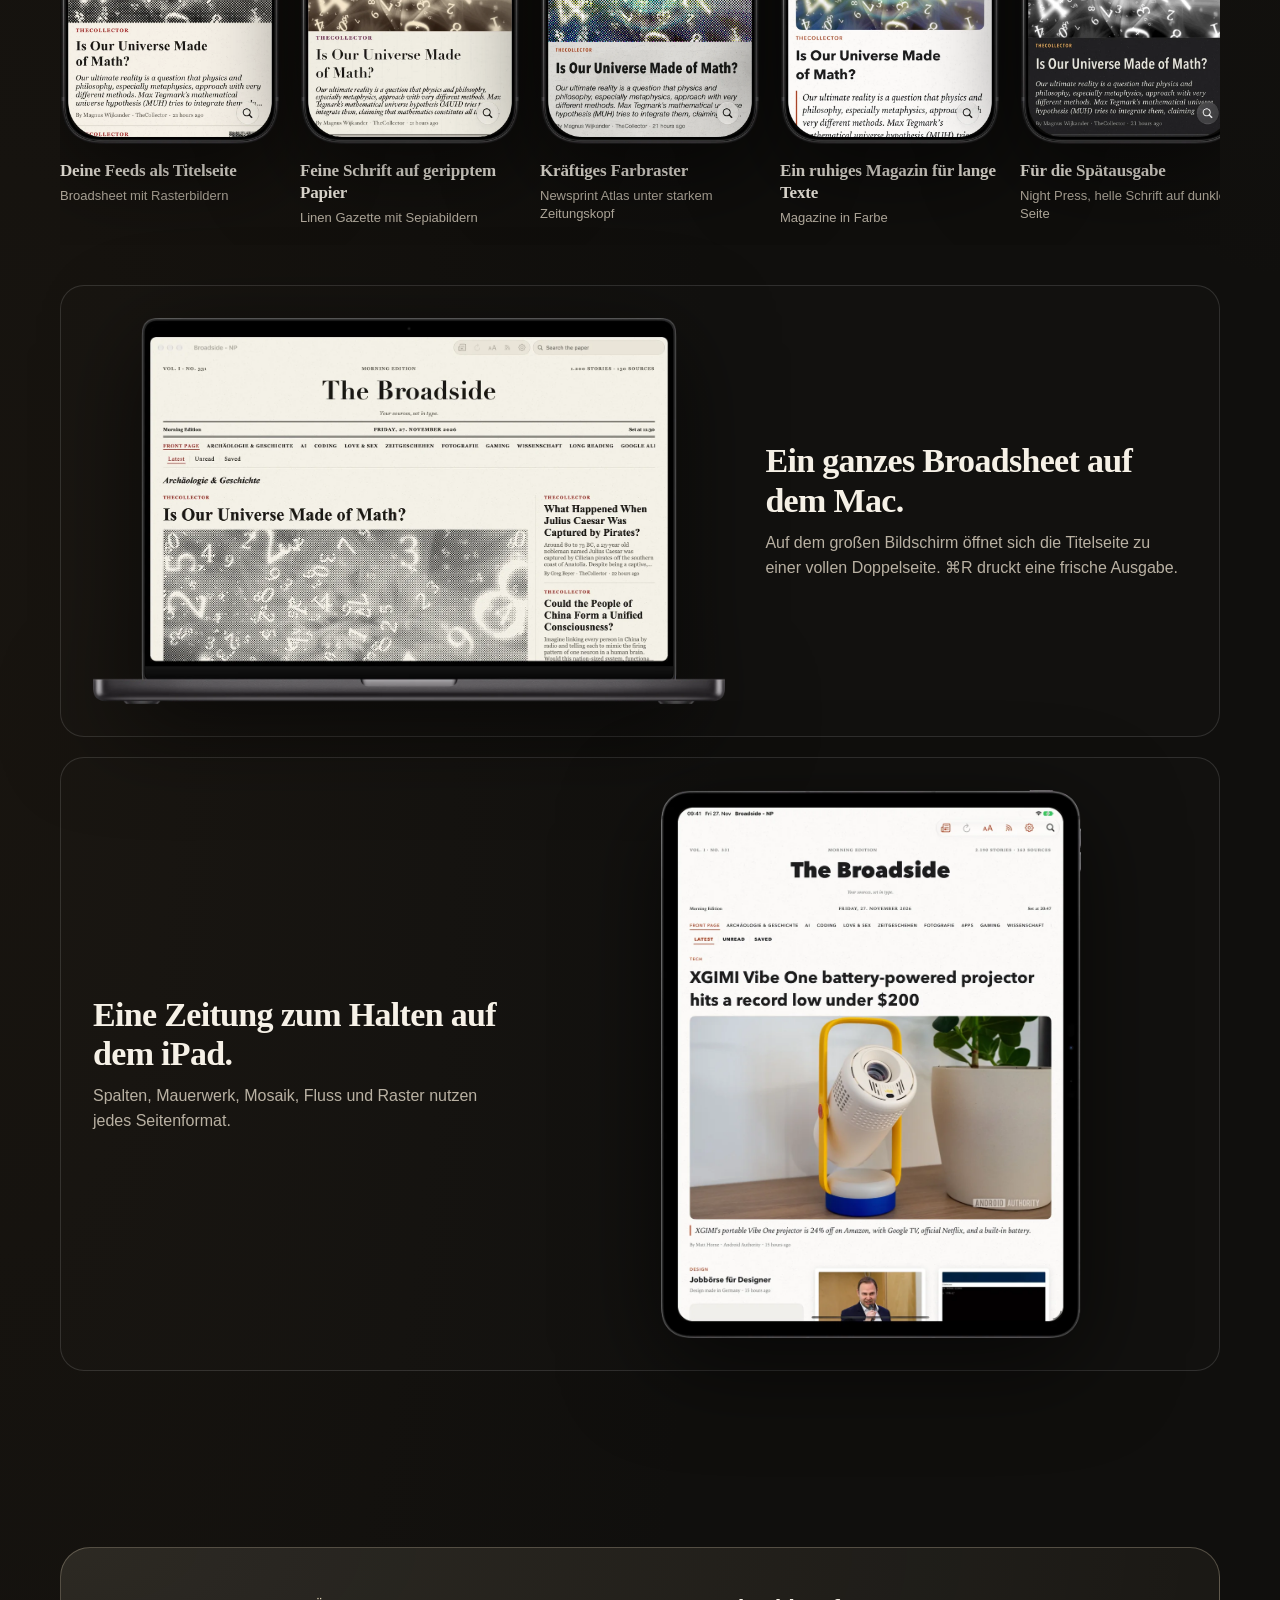
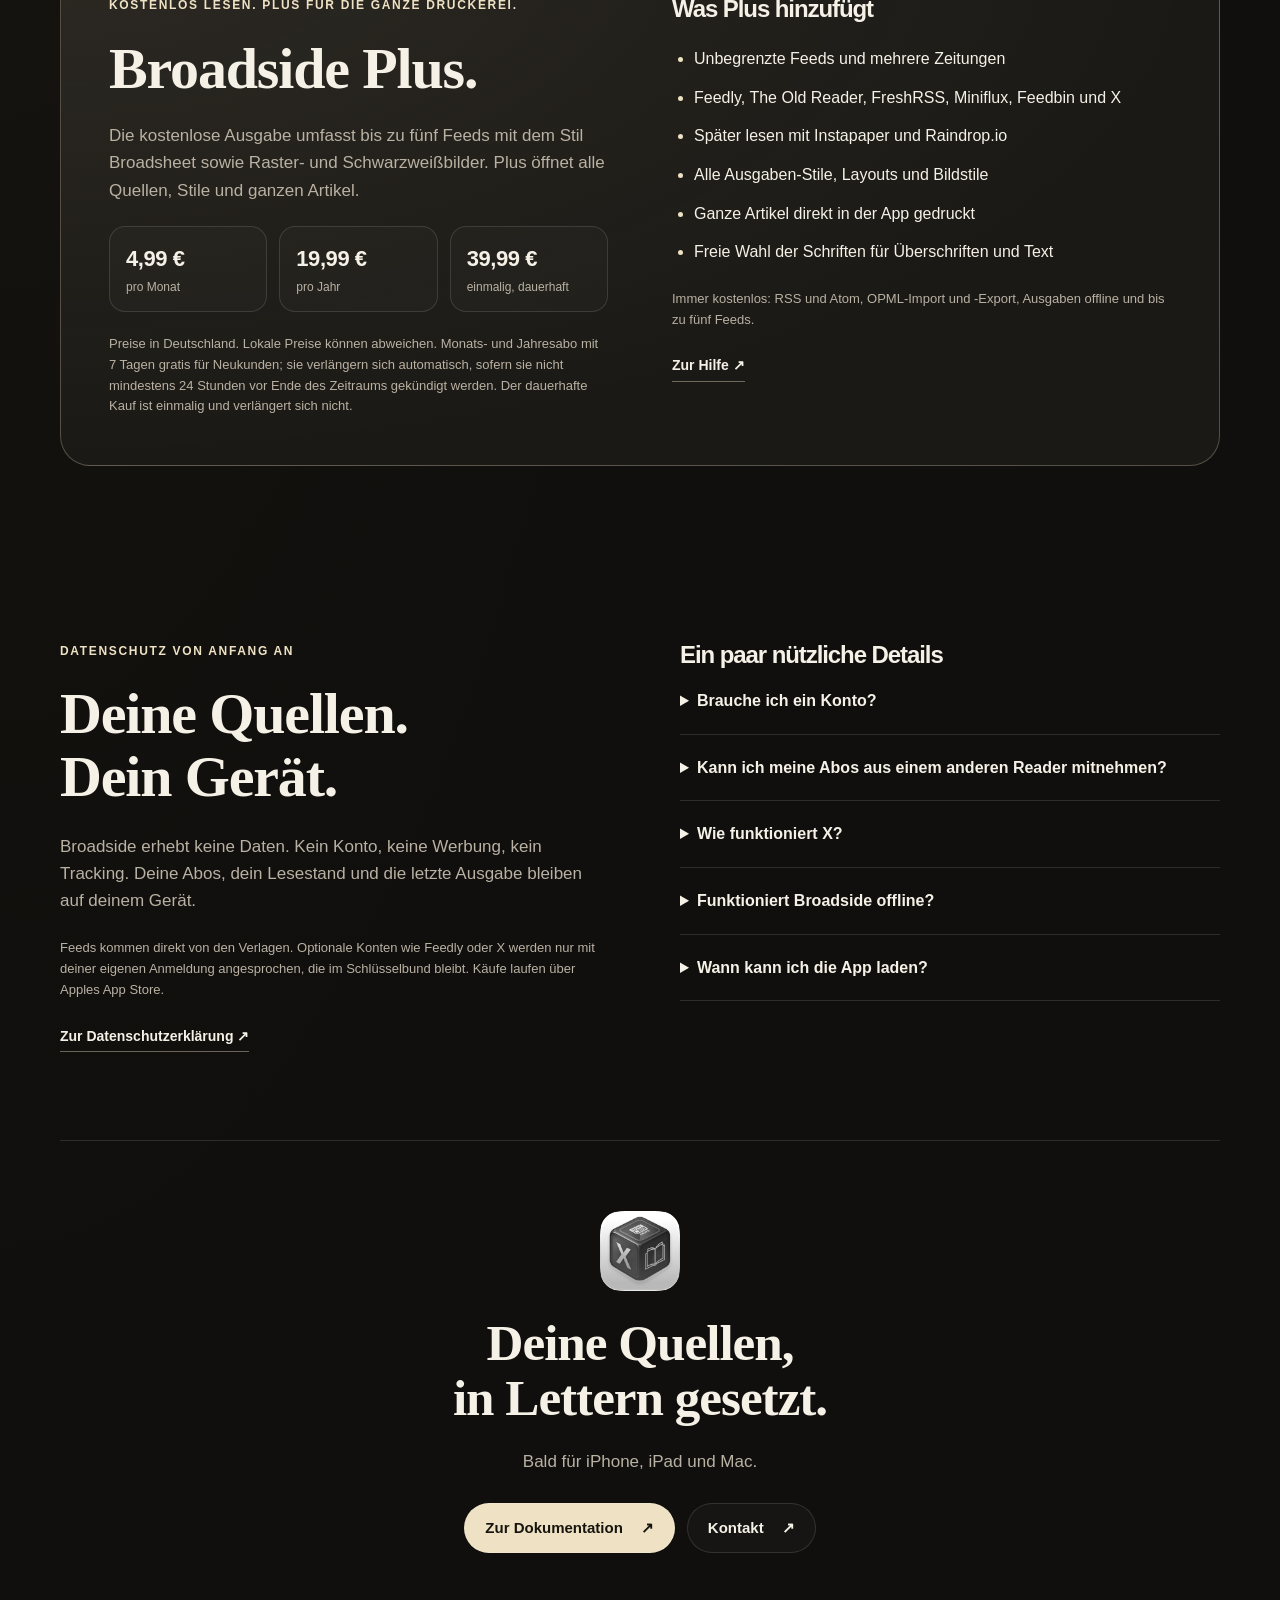
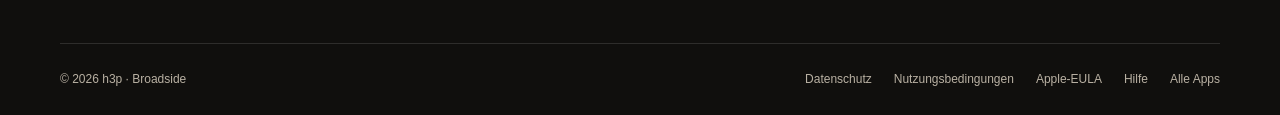
==== commit 7c83f2ed: "Use transparent Apple device frames for screenshots Co-Authored-By: Claude Opus 5.5 <noreply@anthrop" ====
--- a/de/index.html
+++ b/de/index.html
@@ -18,7 +18,7 @@
   <link rel="alternate" hreflang="x-default" href="https://h3pdesign.github.io/Broadside-Public/">
   <link rel="icon" href="../assets/app-icon.png">
   <link rel="apple-touch-icon" href="../assets/apple-touch-icon.png">
-  <link rel="stylesheet" href="../styles.css?v=1">
+  <link rel="stylesheet" href="../styles.css?v=2">
 </head>
 <body>
   <a class="skip-link" href="#main">Zum Inhalt springen</a>
@@ -41,7 +41,7 @@
         <div class="actions"><a class="button primary" href="#screenshots">Zur Zeitung</a><a class="button secondary" href="https://apps-h3p.com/apps/broadside/overview">Zur Dokumentation <span aria-hidden="true">↗</span></a></div>
         <div class="proof-row"><p><strong>RSS &amp; Atom</strong><span>Ohne Konto</span></p><p><strong>Offline</strong><span>Letzte Ausgabe bleibt</span></p><p><strong>Keine Daten</strong><span>Werden erhoben</span></p></div>
       </div>
-      <figure class="hero-image"><img src="../assets/screenshots/de/iphone-01-broadsheet.webp" width="660" height="1434" fetchpriority="high" alt="Broadside auf dem iPhone: der Titel The Broadside über einem Aufmacher mit Rasterbild"><figcaption>Eine Zeitung, keine Timeline.</figcaption></figure>
+      <figure class="hero-image"><img src="../assets/screenshots/devices/iphone-01-broadsheet.webp" width="700" height="1450" fetchpriority="high" alt="Broadside auf dem iPhone: der Titel The Broadside über einem Aufmacher mit Rasterbild"><figcaption>Eine Zeitung, keine Timeline.</figcaption></figure>
     </section>
     <div class="capability-strip" aria-label="Highlights"><div class="container"><span>Echte Rasterbilder</span><span>Zehn Ausgaben-Stile</span><span>OPML-Import und -Export</span><span>iPhone, iPad und Mac</span></div></div>
     <section id="features" class="section container" aria-labelledby="features-title">
@@ -51,10 +51,10 @@
     </section>
     <section class="statement"><div class="container"><p class="eyebrow">RUHIG GEBAUT</p><h2>Keine Timeline.<br>Kein Algorithmus.<br><span>Nur die Ausgabe von heute Morgen.</span></h2><p>Die letzte Ausgabe bleibt auf deinem Gerät und öffnet sofort, auch offline. Feeds werden direkt von deinem Gerät geladen, ohne Tracking, ohne Analyse und ohne Werbung.</p></div></section>
     <section id="screenshots" class="section container" aria-labelledby="screenshots-title">
-      <div class="section-heading"><div><p class="eyebrow">GENAUER HINGESCHAUT</p><h2 id="screenshots-title">Eine Zeitung.<br>Viele Ausgaben.</h2></div><p>Echte App-Store-Bilder, von der Broadsheet-Titelseite bis Night Press für die Spätausgabe.<br><span class="gallery-hint">Seitlich scrollen für alle fünf iPhone-Bilder.</span></p></div>
-      <div class="gallery" role="region" aria-label="iPhone-Bildschirmfotos" tabindex="0"><figure><img src="../assets/screenshots/de/iphone-01-broadsheet.webp" width="660" height="1434" loading="lazy" alt="Deine Feeds als Titelseite: die Ausgabe Broadsheet mit Rasterbild."></figure><figure><img src="../assets/screenshots/de/iphone-02-linenGazette.webp" width="660" height="1434" loading="lazy" alt="Linen Gazette: feine Schrift auf geripptem Papier, mit Sepiabild."></figure><figure><img src="../assets/screenshots/de/iphone-03-newsprintAtlas.webp" width="660" height="1434" loading="lazy" alt="Newsprint Atlas: kräftiges Farbraster unter einem starken Zeitungskopf."></figure><figure><img src="../assets/screenshots/de/iphone-04-magazine.webp" width="660" height="1434" loading="lazy" alt="Ein ruhiges Magazin für lange Texte, mit Farbbild."></figure><figure><img src="../assets/screenshots/de/iphone-05-nightPress.webp" width="660" height="1434" loading="lazy" alt="Night Press für die Spätausgabe: helle Schrift auf dunkler Seite."></figure></div>
-      <figure class="device-panel"><img src="../assets/screenshots/de/mac-01-broadsheet.webp" width="1440" height="900" loading="lazy" alt="Broadside auf dem Mac: eine volle Titelseite mit mehreren Spalten."><figcaption><strong>Ein ganzes Broadsheet auf dem Mac.</strong><span>Auf dem großen Bildschirm öffnet sich die Titelseite zu einer vollen Doppelseite. ⌘R druckt eine frische Ausgabe.</span></figcaption></figure>
-      <figure class="device-panel ipad"><figcaption><strong>Eine Zeitung zum Halten auf dem iPad.</strong><span>Spalten, Mauerwerk, Mosaik, Fluss und Raster nutzen jedes Seitenformat.</span></figcaption><img src="../assets/screenshots/de/ipad-04-magazine.webp" width="1032" height="1376" loading="lazy" alt="Broadside auf dem iPad: die Ausgabe Magazine mit großem Bild und Textspalten."></figure>
+      <div class="section-heading"><div><p class="eyebrow">GENAUER HINGESCHAUT</p><h2 id="screenshots-title">Eine Zeitung.<br>Viele Ausgaben.</h2></div><p>Echte App-Ansichten in Apple-Gerätrahmen, von der Broadsheet-Titelseite bis Night Press für die Spätausgabe.<br><span class="gallery-hint">Seitlich scrollen für alle fünf iPhone-Bilder.</span></p></div>
+      <div class="gallery" role="region" aria-label="iPhone-Bildschirmfotos" tabindex="0"><figure><img src="../assets/screenshots/devices/iphone-01-broadsheet.webp" width="700" height="1450" loading="lazy" alt="Deine Feeds als Titelseite: die Ausgabe Broadsheet mit Rasterbild."><figcaption><strong>Deine Feeds als Titelseite</strong><span>Broadsheet mit Rasterbildern</span></figcaption></figure><figure><img src="../assets/screenshots/devices/iphone-02-linenGazette.webp" width="700" height="1450" loading="lazy" alt="Linen Gazette: feine Schrift auf geripptem Papier, mit Sepiabild."><figcaption><strong>Feine Schrift auf geripptem Papier</strong><span>Linen Gazette mit Sepiabildern</span></figcaption></figure><figure><img src="../assets/screenshots/devices/iphone-03-newsprintAtlas.webp" width="700" height="1450" loading="lazy" alt="Newsprint Atlas: kräftiges Farbraster unter einem starken Zeitungskopf."><figcaption><strong>Kräftiges Farbraster</strong><span>Newsprint Atlas unter starkem Zeitungskopf</span></figcaption></figure><figure><img src="../assets/screenshots/devices/iphone-04-magazine.webp" width="700" height="1450" loading="lazy" alt="Ein ruhiges Magazin für lange Texte, mit Farbbild."><figcaption><strong>Ein ruhiges Magazin für lange Texte</strong><span>Magazine in Farbe</span></figcaption></figure><figure><img src="../assets/screenshots/devices/iphone-05-nightPress.webp" width="700" height="1450" loading="lazy" alt="Night Press für die Spätausgabe: helle Schrift auf dunkler Seite."><figcaption><strong>Für die Spätausgabe</strong><span>Night Press, helle Schrift auf dunkler Seite</span></figcaption></figure></div>
+      <figure class="device-panel"><img src="../assets/screenshots/devices/mac-01-broadsheet.webp" width="1600" height="977" loading="lazy" alt="Broadside auf dem Mac: eine volle Titelseite mit mehreren Spalten."><figcaption><strong>Ein ganzes Broadsheet auf dem Mac.</strong><span>Auf dem großen Bildschirm öffnet sich die Titelseite zu einer vollen Doppelseite. ⌘R druckt eine frische Ausgabe.</span></figcaption></figure>
+      <figure class="device-panel ipad"><figcaption><strong>Eine Zeitung zum Halten auf dem iPad.</strong><span>Spalten, Mauerwerk, Mosaik, Fluss und Raster nutzen jedes Seitenformat.</span></figcaption><img src="../assets/screenshots/devices/ipad-04-magazine.webp" width="1000" height="1305" loading="lazy" alt="Broadside auf dem iPad: die Ausgabe Magazine mit großem Bild und Textspalten."></figure>
     </section>
     <section id="plus" class="section container" aria-labelledby="plus-title">
       <div class="access-panel">
--- a/styles.css
+++ b/styles.css
@@ -18,3 +18,4 @@
 .device-panel{display:grid;grid-template-columns:minmax(0,1.5fr) minmax(0,1fr);align-items:center;gap:40px;margin-top:40px;padding:32px;border:1px solid var(--line);border-radius:24px;background:#ffffff03}.device-panel+.device-panel{margin-top:20px;grid-template-columns:minmax(0,1fr) minmax(0,1.5fr)}.device-panel img{width:100%;border-radius:14px}.device-panel.ipad img{max-width:420px;margin-inline:auto}.device-panel figcaption{display:grid;gap:10px}.device-panel figcaption strong{font-family:ui-serif,"New York",Georgia,serif;font-size:clamp(24px,3vw,34px);line-height:1.15;letter-spacing:-.02em}.device-panel figcaption span{color:var(--muted);font-size:16px}
 .plans{display:grid;grid-template-columns:repeat(3,minmax(0,1fr));gap:12px;margin-top:22px}.plans p{margin:0;padding:14px 16px;border:1px solid var(--line);border-radius:16px;background:#ffffff05;color:var(--text);display:grid;gap:2px}.plans strong{font-size:22px;letter-spacing:-.02em}.plans span{font-size:12px;color:var(--muted)}
 @media(max-width:620px){.device-panel,.device-panel+.device-panel{grid-template-columns:1fr;gap:22px;padding:20px}.device-panel.ipad figcaption{order:2}.plans{grid-template-columns:1fr}}
+.hero-image img,.gallery img,.device-panel img{border:0;border-radius:0;background:transparent;box-shadow:none;filter:drop-shadow(0 24px 48px #0009)}.hero-image img{aspect-ratio:700/1450}.gallery img{aspect-ratio:700/1450;object-fit:contain}.gallery figcaption strong{font-family:ui-serif,"New York",Georgia,serif;font-size:17px;letter-spacing:-.01em}
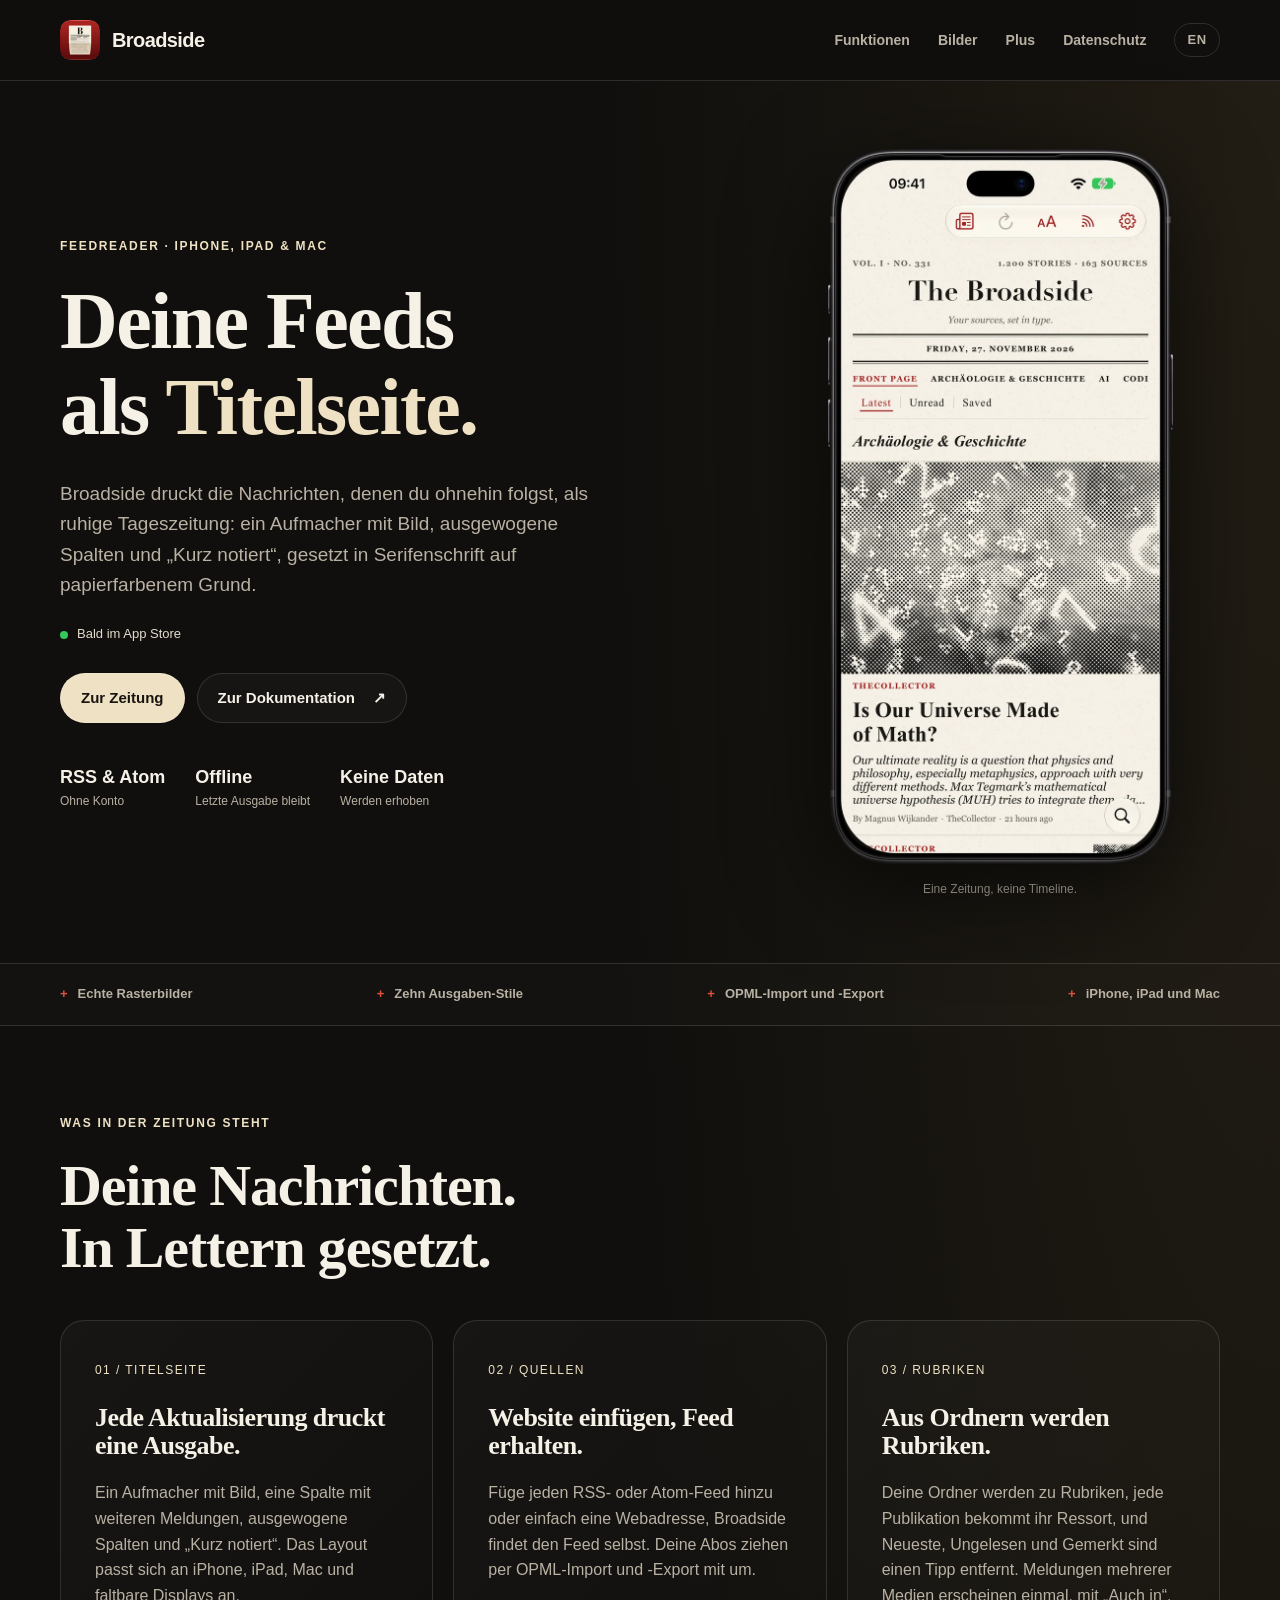
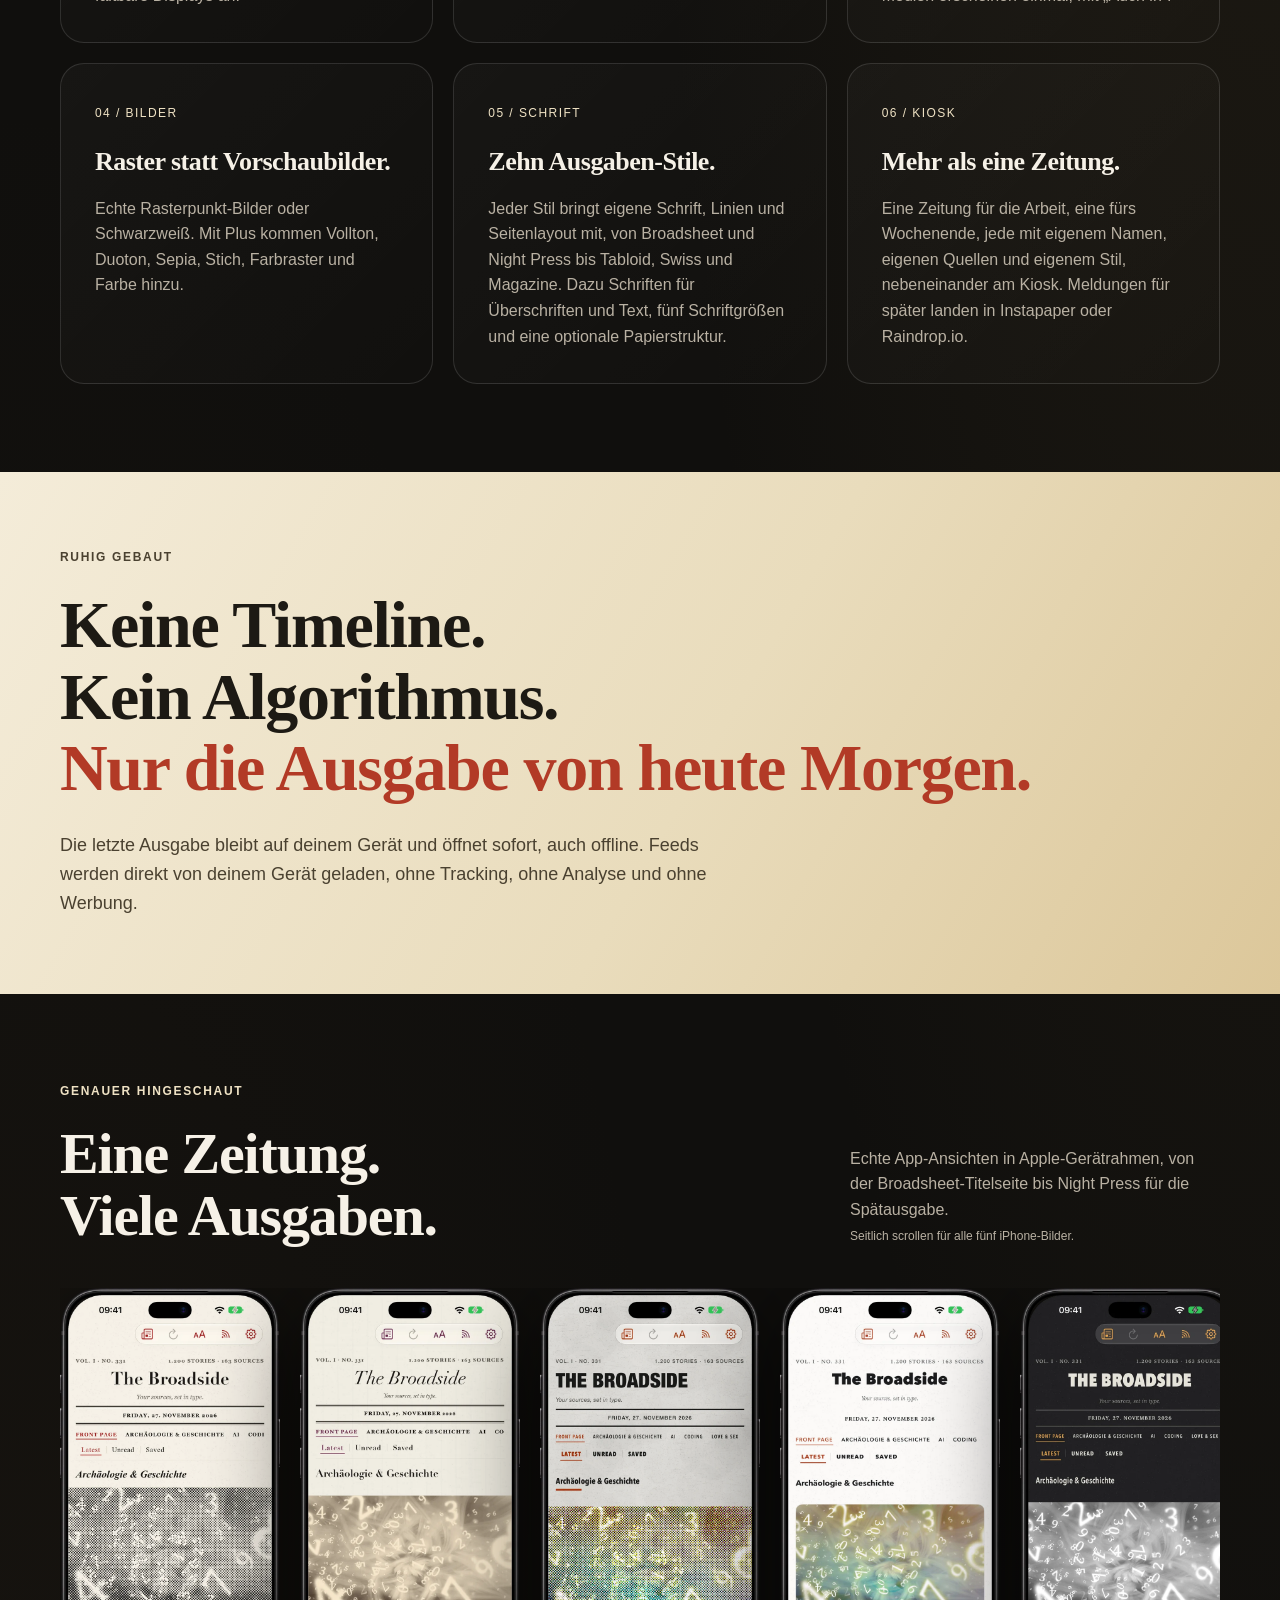
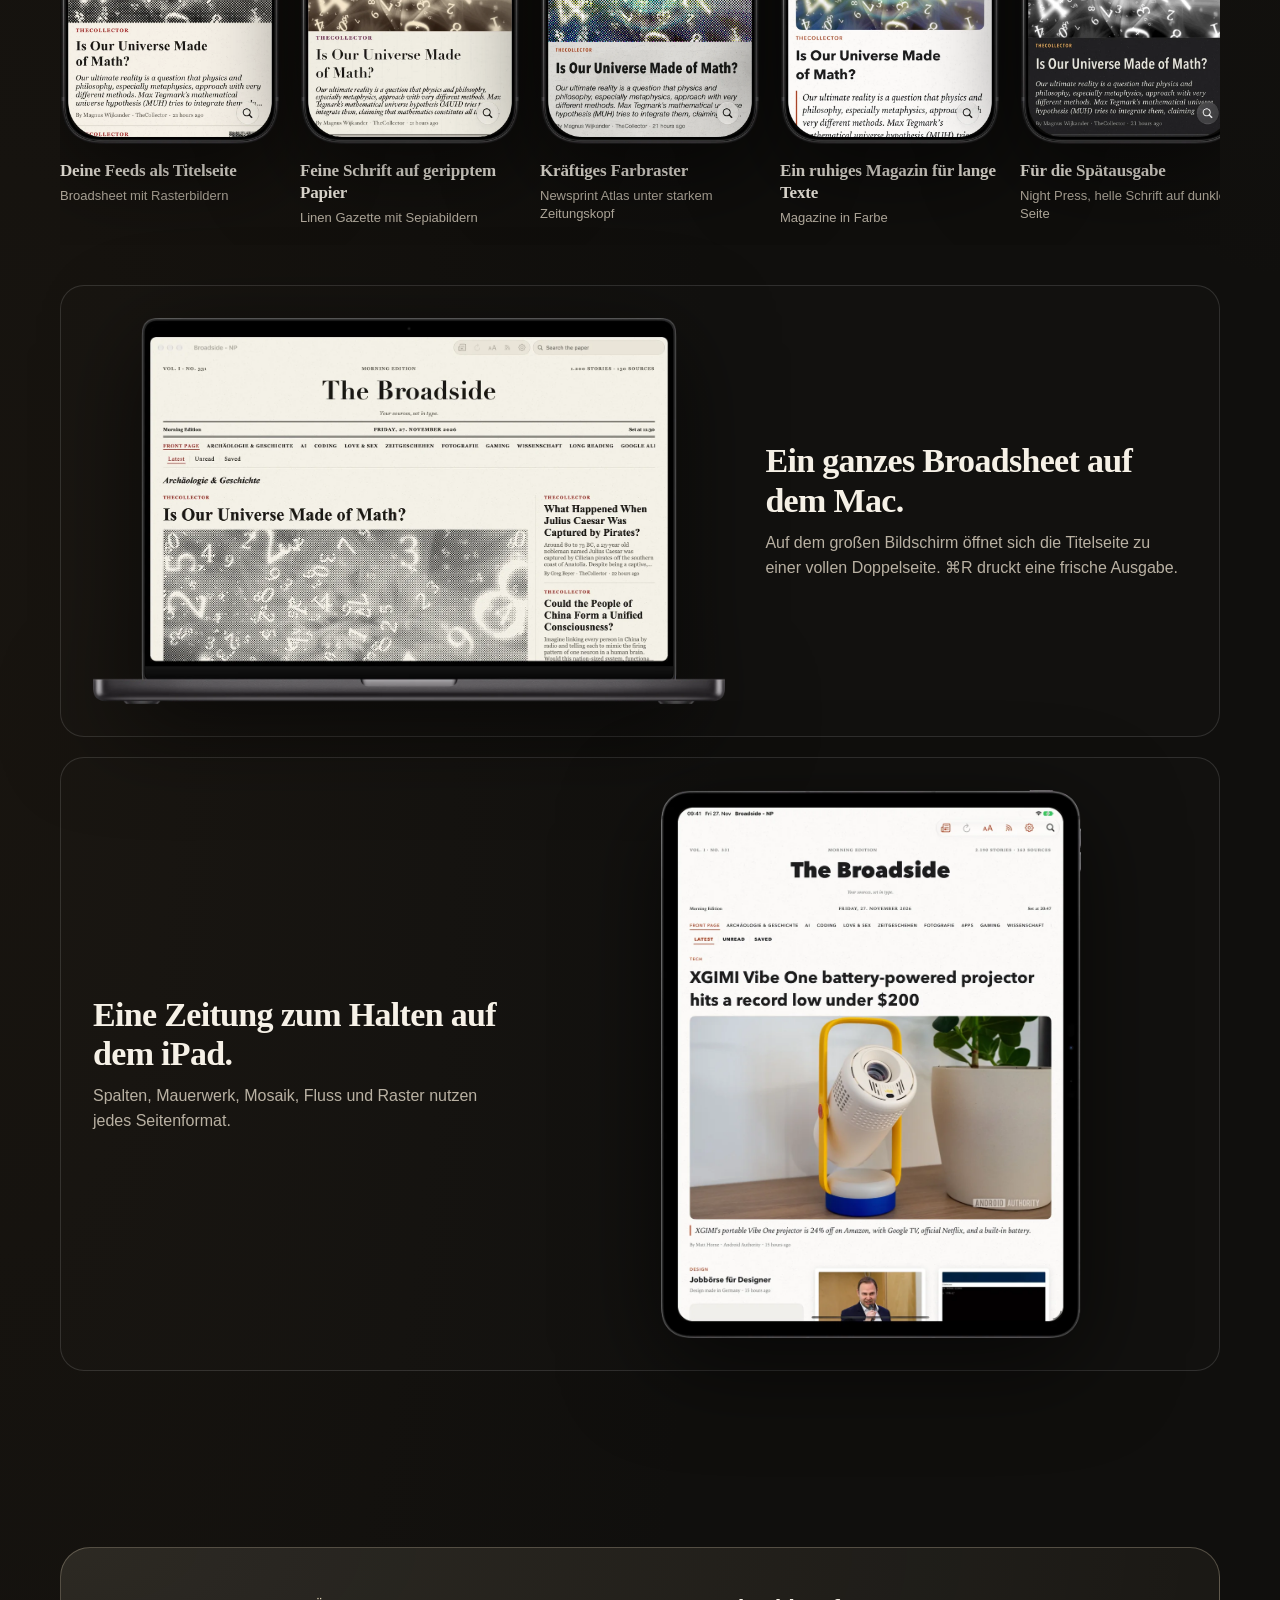
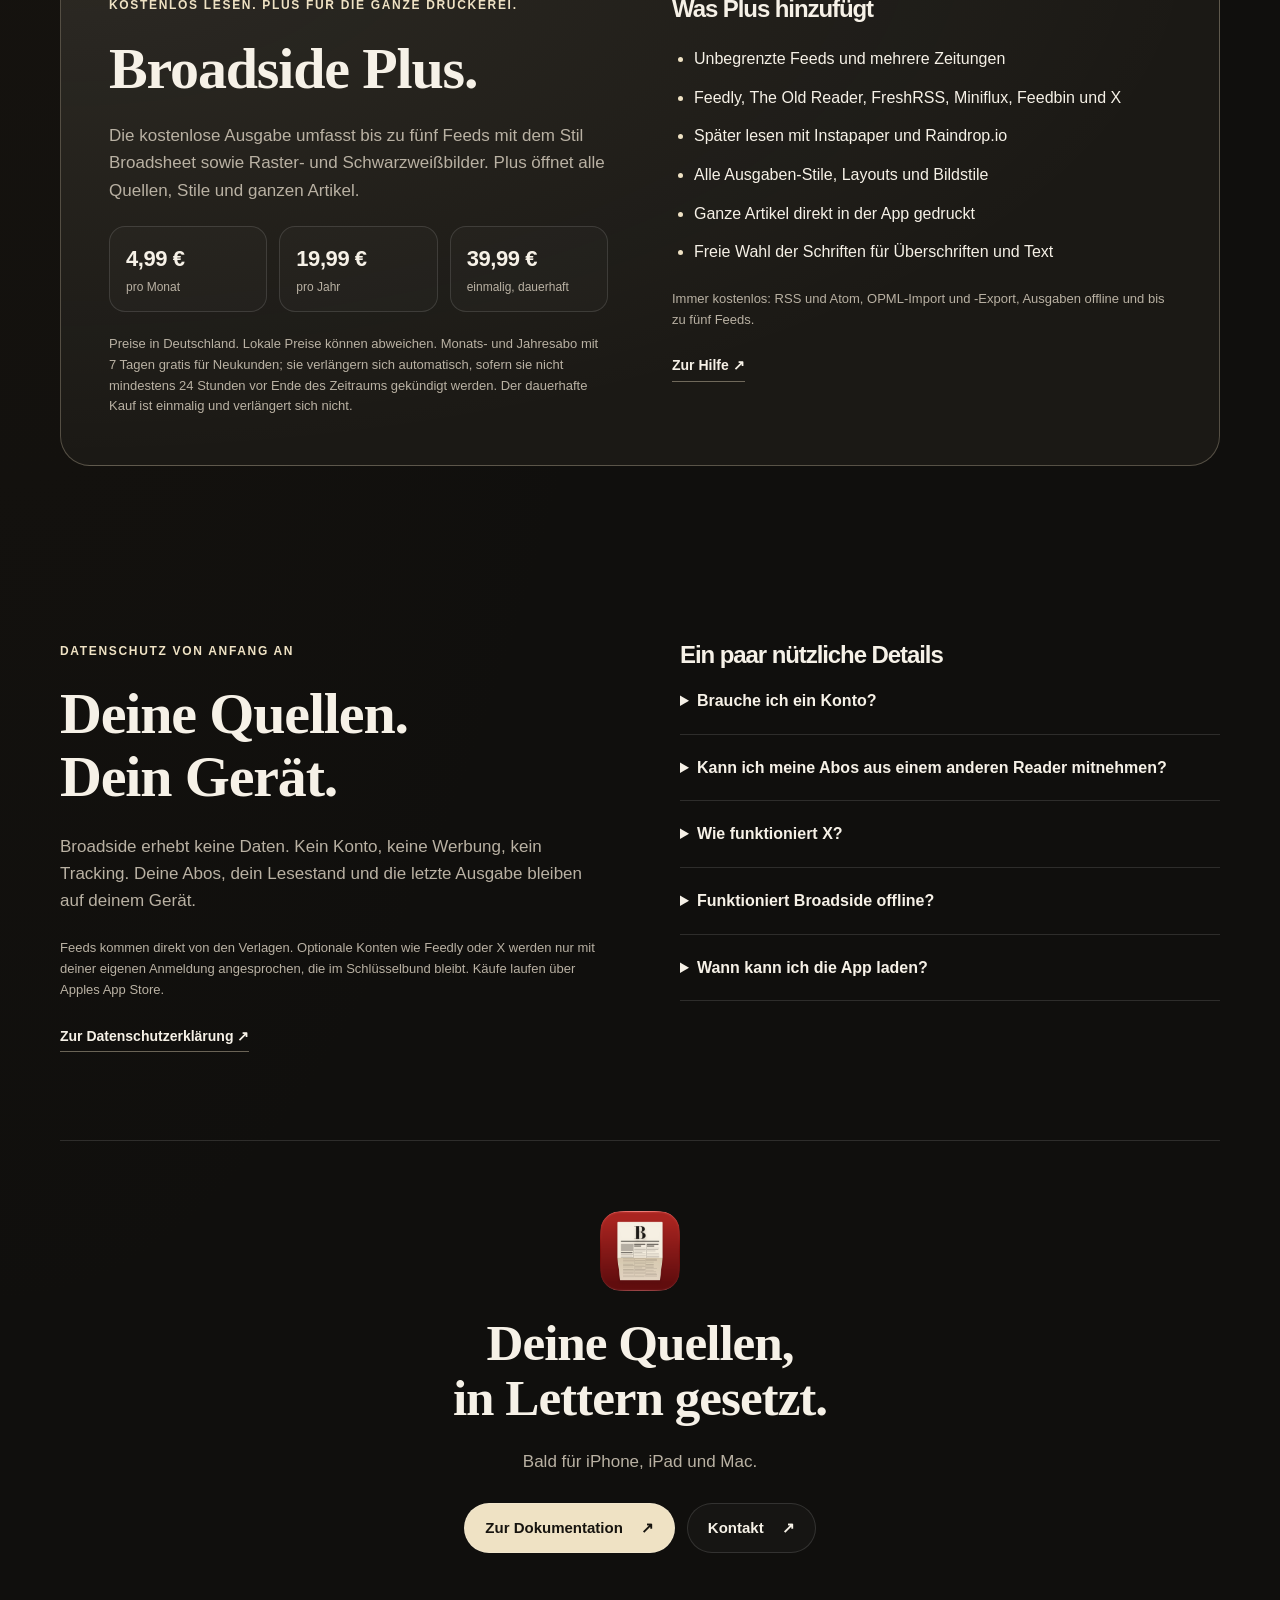
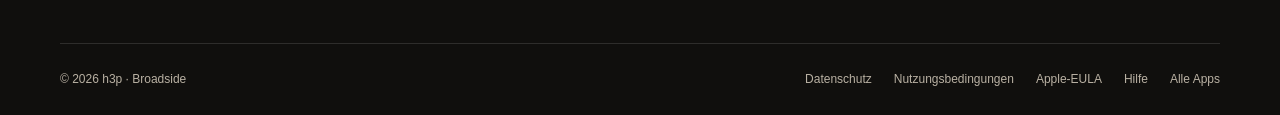
==== commit 172861f3: "Use the correct Broadside app icon Co-Authored-By: Claude Opus 5.5 <noreply@anthropic.com> Claude-Se" ====
--- a/de/index.html
+++ b/de/index.html
@@ -11,20 +11,20 @@
   <meta property="og:type" content="website">
   <meta property="og:locale" content="de_DE">
   <meta property="og:url" content="https://h3pdesign.github.io/Broadside-Public/de/">
-  <meta property="og:image" content="https://h3pdesign.github.io/Broadside-Public/assets/app-icon.png">
+  <meta property="og:image" content="https://h3pdesign.github.io/Broadside-Public/assets/app-icon.png?v=2">
   <link rel="canonical" href="https://h3pdesign.github.io/Broadside-Public/de/">
   <link rel="alternate" hreflang="en" href="https://h3pdesign.github.io/Broadside-Public/">
   <link rel="alternate" hreflang="de" href="https://h3pdesign.github.io/Broadside-Public/de/">
   <link rel="alternate" hreflang="x-default" href="https://h3pdesign.github.io/Broadside-Public/">
-  <link rel="icon" href="../assets/app-icon.png">
-  <link rel="apple-touch-icon" href="../assets/apple-touch-icon.png">
-  <link rel="stylesheet" href="../styles.css?v=2">
+  <link rel="icon" href="../assets/app-icon.png?v=2">
+  <link rel="apple-touch-icon" href="../assets/apple-touch-icon.png?v=2">
+  <link rel="stylesheet" href="../styles.css?v=3">
 </head>
 <body>
   <a class="skip-link" href="#main">Zum Inhalt springen</a>
   <header class="site-header">
     <div class="container header-inner">
-      <a class="brand" href="#main"><img src="../assets/app-icon.png" width="40" height="40" alt=""><span>Broadside</span></a>
+      <a class="brand" href="#main"><img src="../assets/app-icon.png?v=2" width="40" height="40" alt=""><span>Broadside</span></a>
       <div class="header-actions">
         <nav aria-label="Hauptnavigation"><a href="#features">Funktionen</a><a href="#screenshots">Bilder</a><a href="#plus">Plus</a><a href="#privacy">Datenschutz</a></nav>
         <a class="lang-switch" href="../" hreflang="en" lang="en" aria-label="English">EN</a>
@@ -66,7 +66,7 @@
       <div><p class="eyebrow">DATENSCHUTZ VON ANFANG AN</p><h2 id="privacy-title">Deine Quellen.<br>Dein Gerät.</h2><p>Broadside erhebt keine Daten. Kein Konto, keine Werbung, kein Tracking. Deine Abos, dein Lesestand und die letzte Ausgabe bleiben auf deinem Gerät.</p><p class="small">Feeds kommen direkt von den Verlagen. Optionale Konten wie Feedly oder X werden nur mit deiner eigenen Anmeldung angesprochen, die im Schlüsselbund bleibt. Käufe laufen über Apples App Store.</p><a class="text-link" href="https://apps-h3p.com/apps/broadside/privacy-policy">Zur Datenschutzerklärung <span aria-hidden="true">↗</span></a></div>
       <div class="faq"><h3>Ein paar nützliche Details</h3><details><summary>Brauche ich ein Konto?</summary><p>Nein. Füge einen RSS- oder Atom-Feed hinzu oder eine Webadresse. Beim ersten Start bringt dich „Add starter feeds“ sofort in Gang.</p></details><details><summary>Kann ich meine Abos aus einem anderen Reader mitnehmen?</summary><p>Ja. Importiere eine OPML-Datei unter Quellen und exportiere deine Zeitung auf demselben Weg. Mit Plus kannst du außerdem Feedly, The Old Reader, FreshRSS, Miniflux oder Feedbin verbinden.</p></details><details><summary>Wie funktioniert X?</summary><p>X ist optional und Teil von Plus. Es braucht die Client ID deiner eigenen X-Entwickler-App und einen X-API-Tarif mit Home-Timeline.</p></details><details><summary>Funktioniert Broadside offline?</summary><p>Ja. Die letzte Ausgabe bleibt auf deinem Gerät und öffnet sofort, mit oder ohne Verbindung.</p></details><details><summary>Wann kann ich die App laden?</summary><p>Broadside kommt bald in den App Store, für iPhone, iPad und Mac. Neuigkeiten findest du in der <a href="https://apps-h3p.com/apps/broadside/overview">App-Dokumentation</a>.</p></details></div>
     </section>
-    <section class="closing container"><img src="../assets/app-icon.png" width="80" height="80" loading="lazy" alt="Broadside-App-Symbol"><h2>Deine Quellen,<br>in Lettern gesetzt.</h2><p>Bald für iPhone, iPad und Mac.</p><div class="actions"><a class="button primary" href="https://apps-h3p.com/apps/broadside/overview">Zur Dokumentation <span aria-hidden="true">↗</span></a><a class="button secondary" href="https://apps-h3p.com/support/support-and-feedback">Kontakt <span aria-hidden="true">↗</span></a></div></section>
+    <section class="closing container"><img src="../assets/app-icon.png?v=2" width="80" height="80" loading="lazy" alt="Broadside-App-Symbol"><h2>Deine Quellen,<br>in Lettern gesetzt.</h2><p>Bald für iPhone, iPad und Mac.</p><div class="actions"><a class="button primary" href="https://apps-h3p.com/apps/broadside/overview">Zur Dokumentation <span aria-hidden="true">↗</span></a><a class="button secondary" href="https://apps-h3p.com/support/support-and-feedback">Kontakt <span aria-hidden="true">↗</span></a></div></section>
   </main>
   <footer class="container site-footer"><p>© 2026 h3p · Broadside</p><nav aria-label="Rechtliches und Hilfe"><a href="https://apps-h3p.com/apps/broadside/privacy-policy">Datenschutz</a><a href="https://apps-h3p.com/policies/terms-of-service">Nutzungsbedingungen</a><a href="https://www.apple.com/legal/internet-services/itunes/dev/stdeula/">Apple-EULA</a><a href="https://apps-h3p.com/apps/broadside/support">Hilfe</a><a href="https://h3pdesign.github.io/">Alle Apps</a></nav></footer>
 </body>
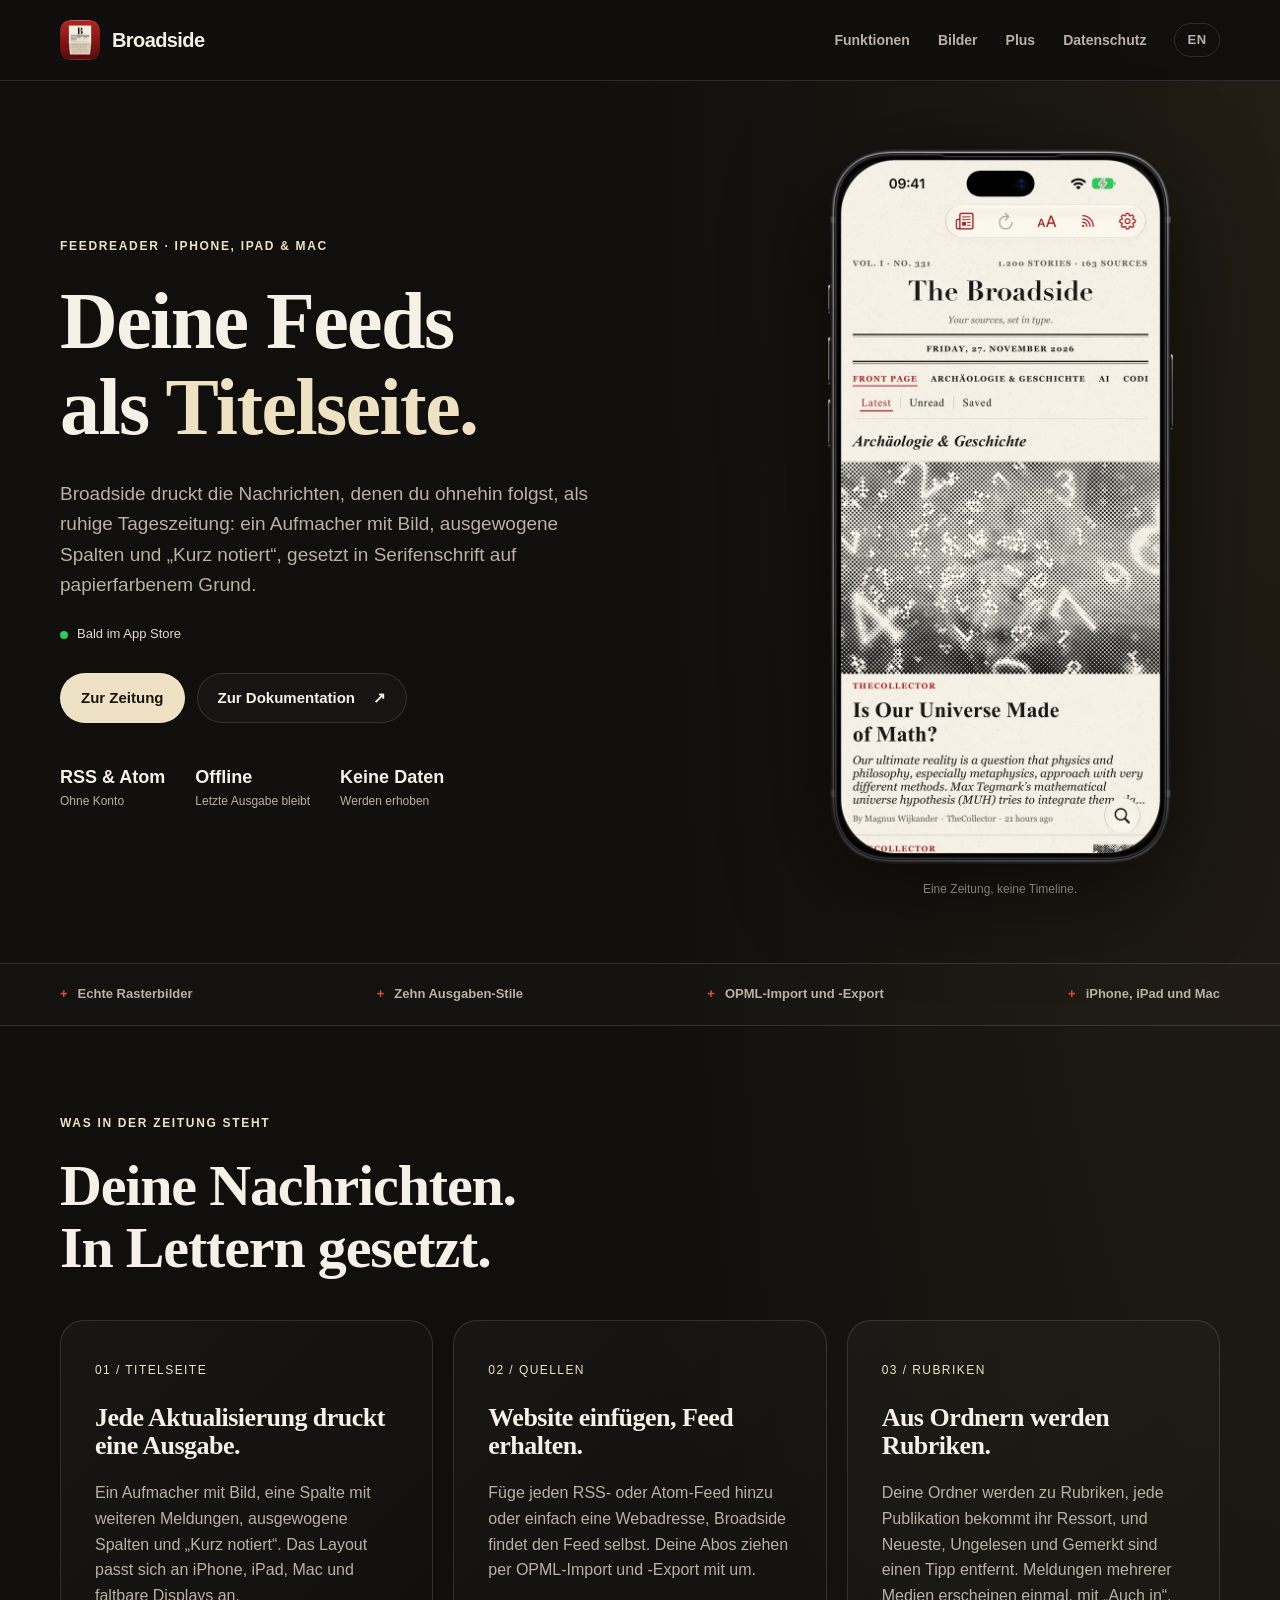
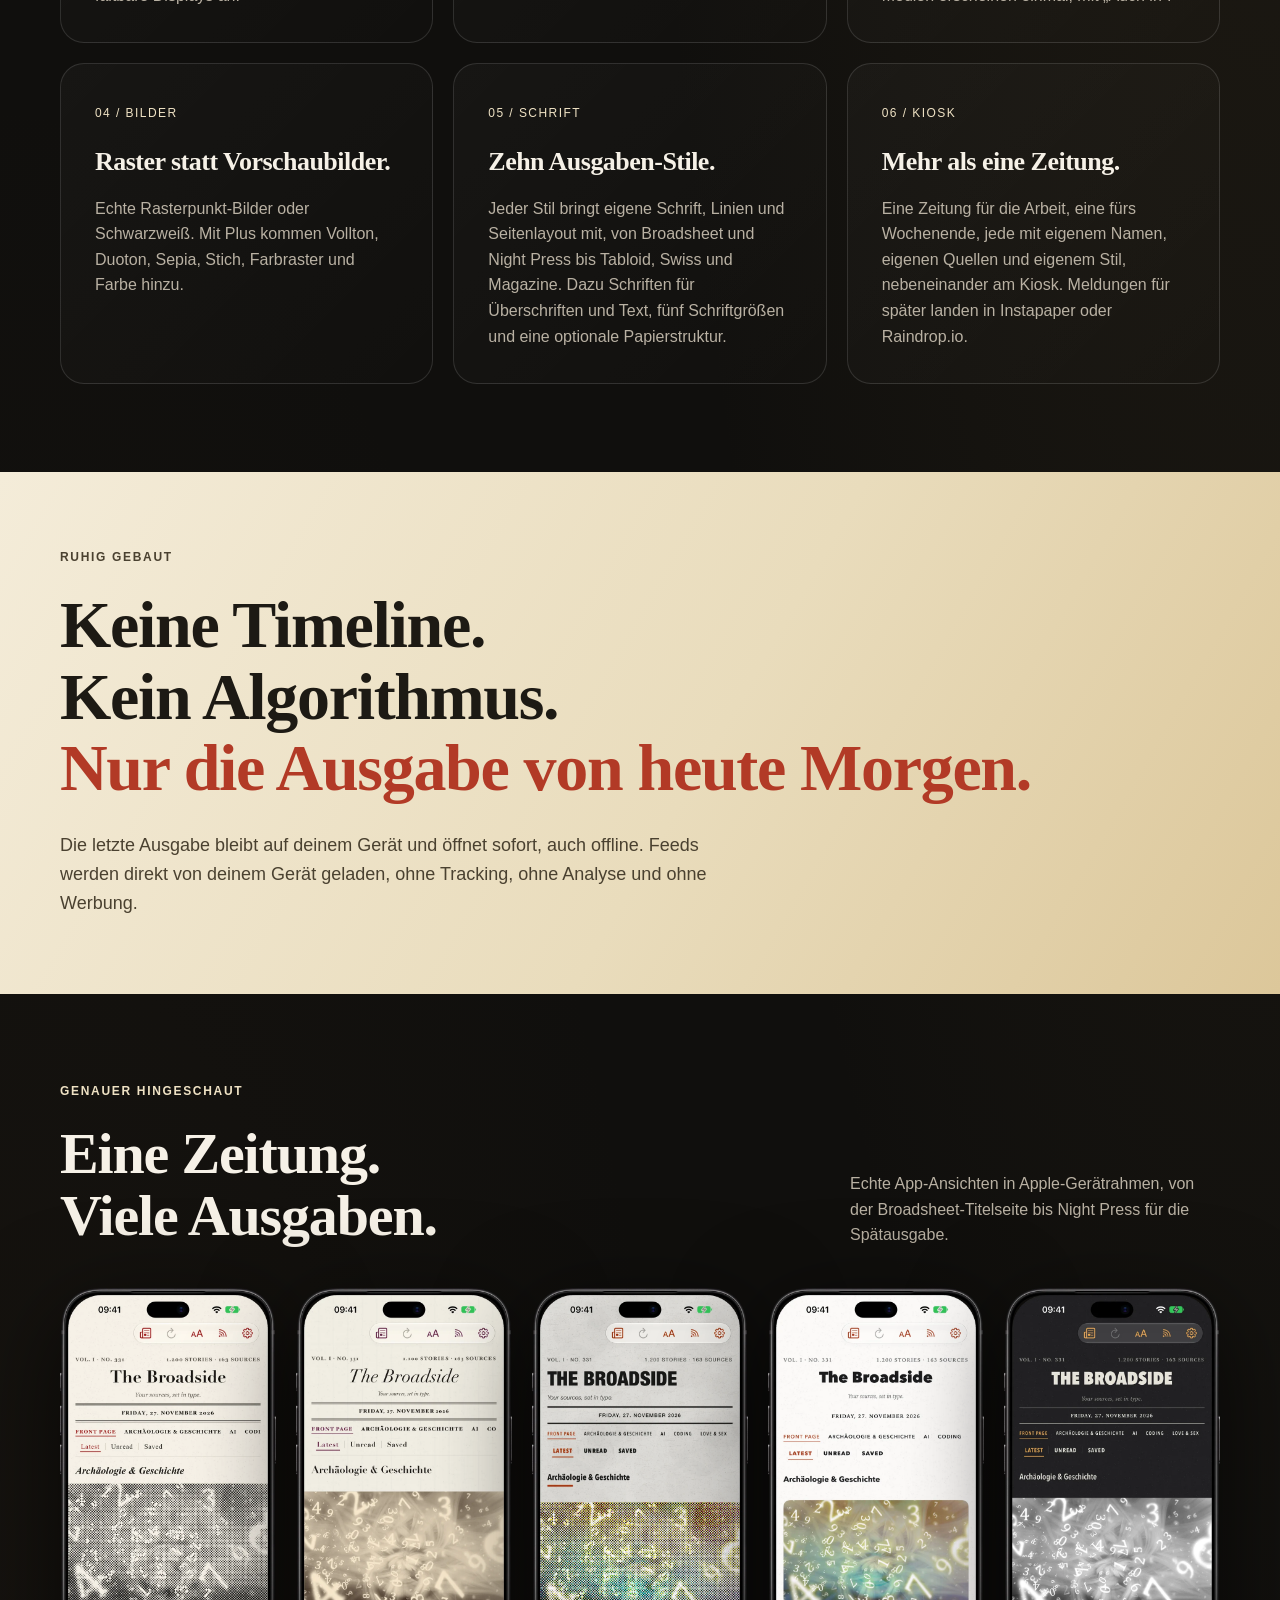
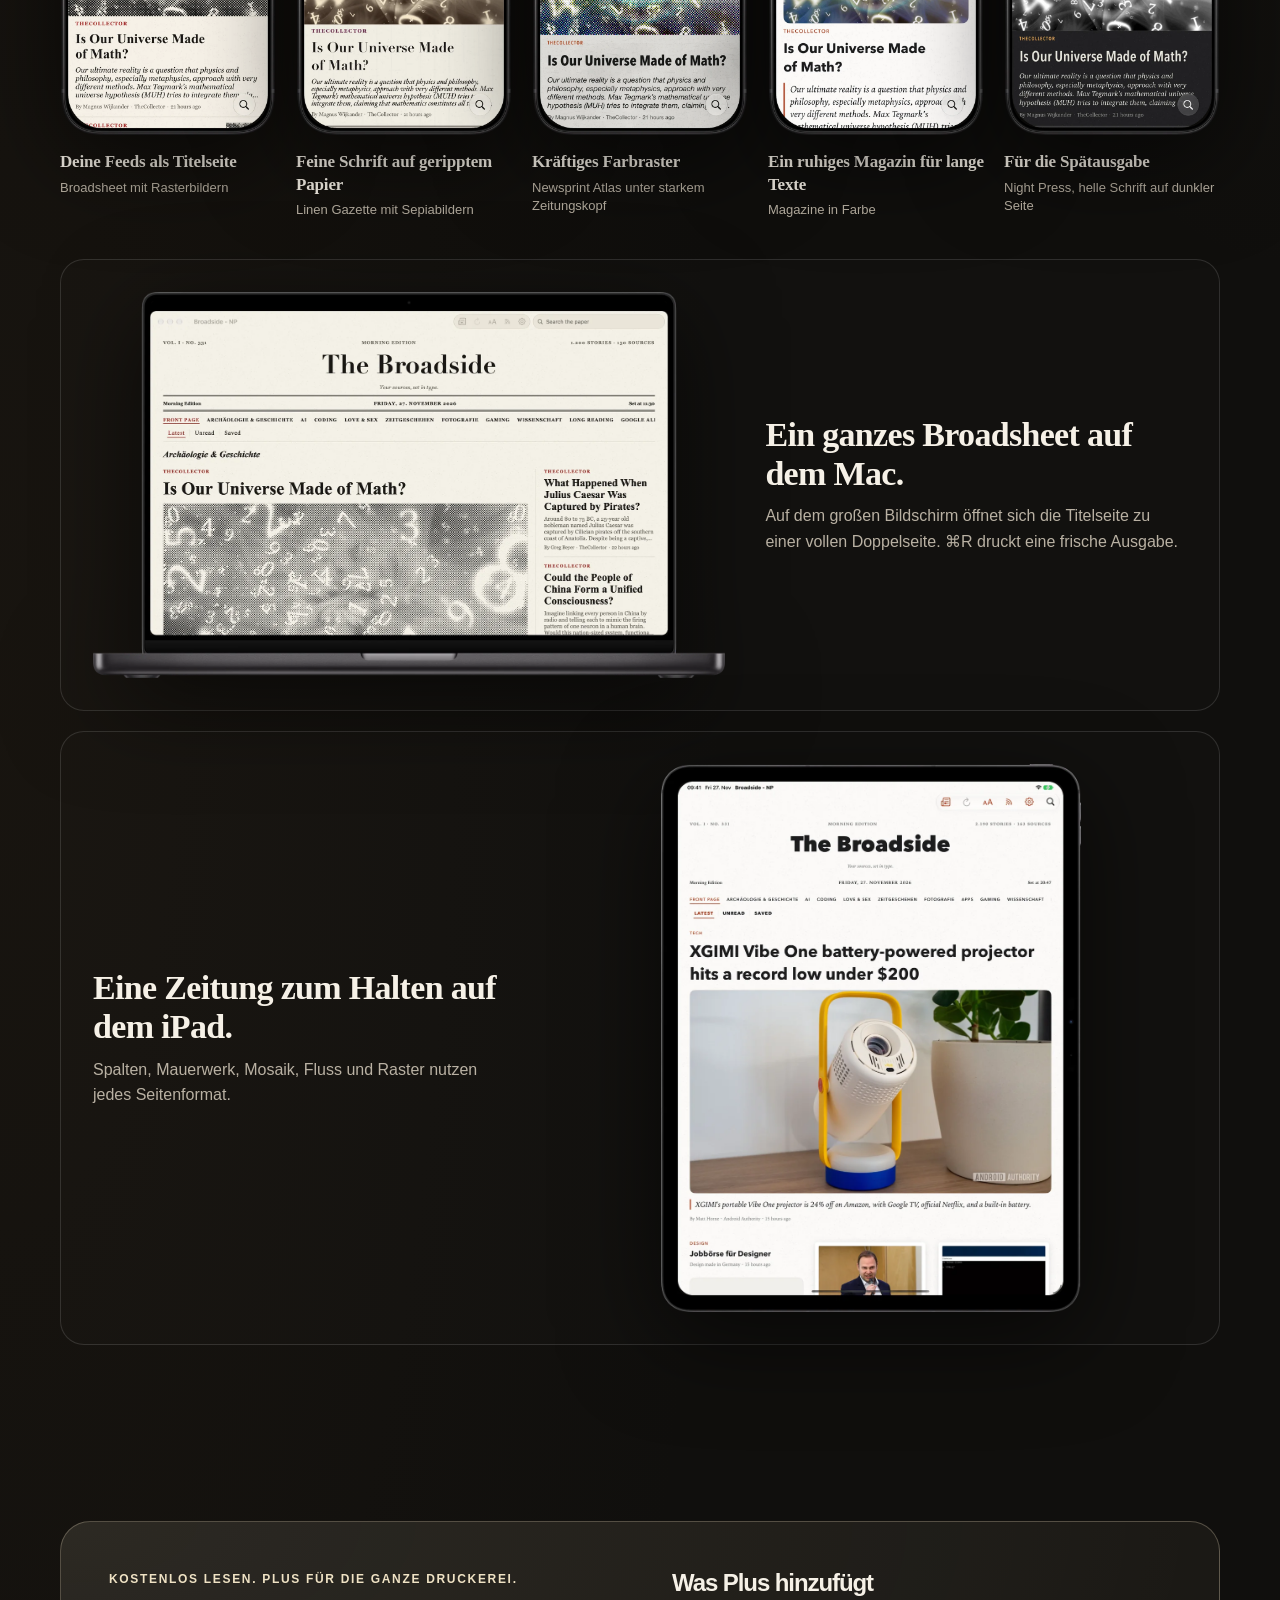
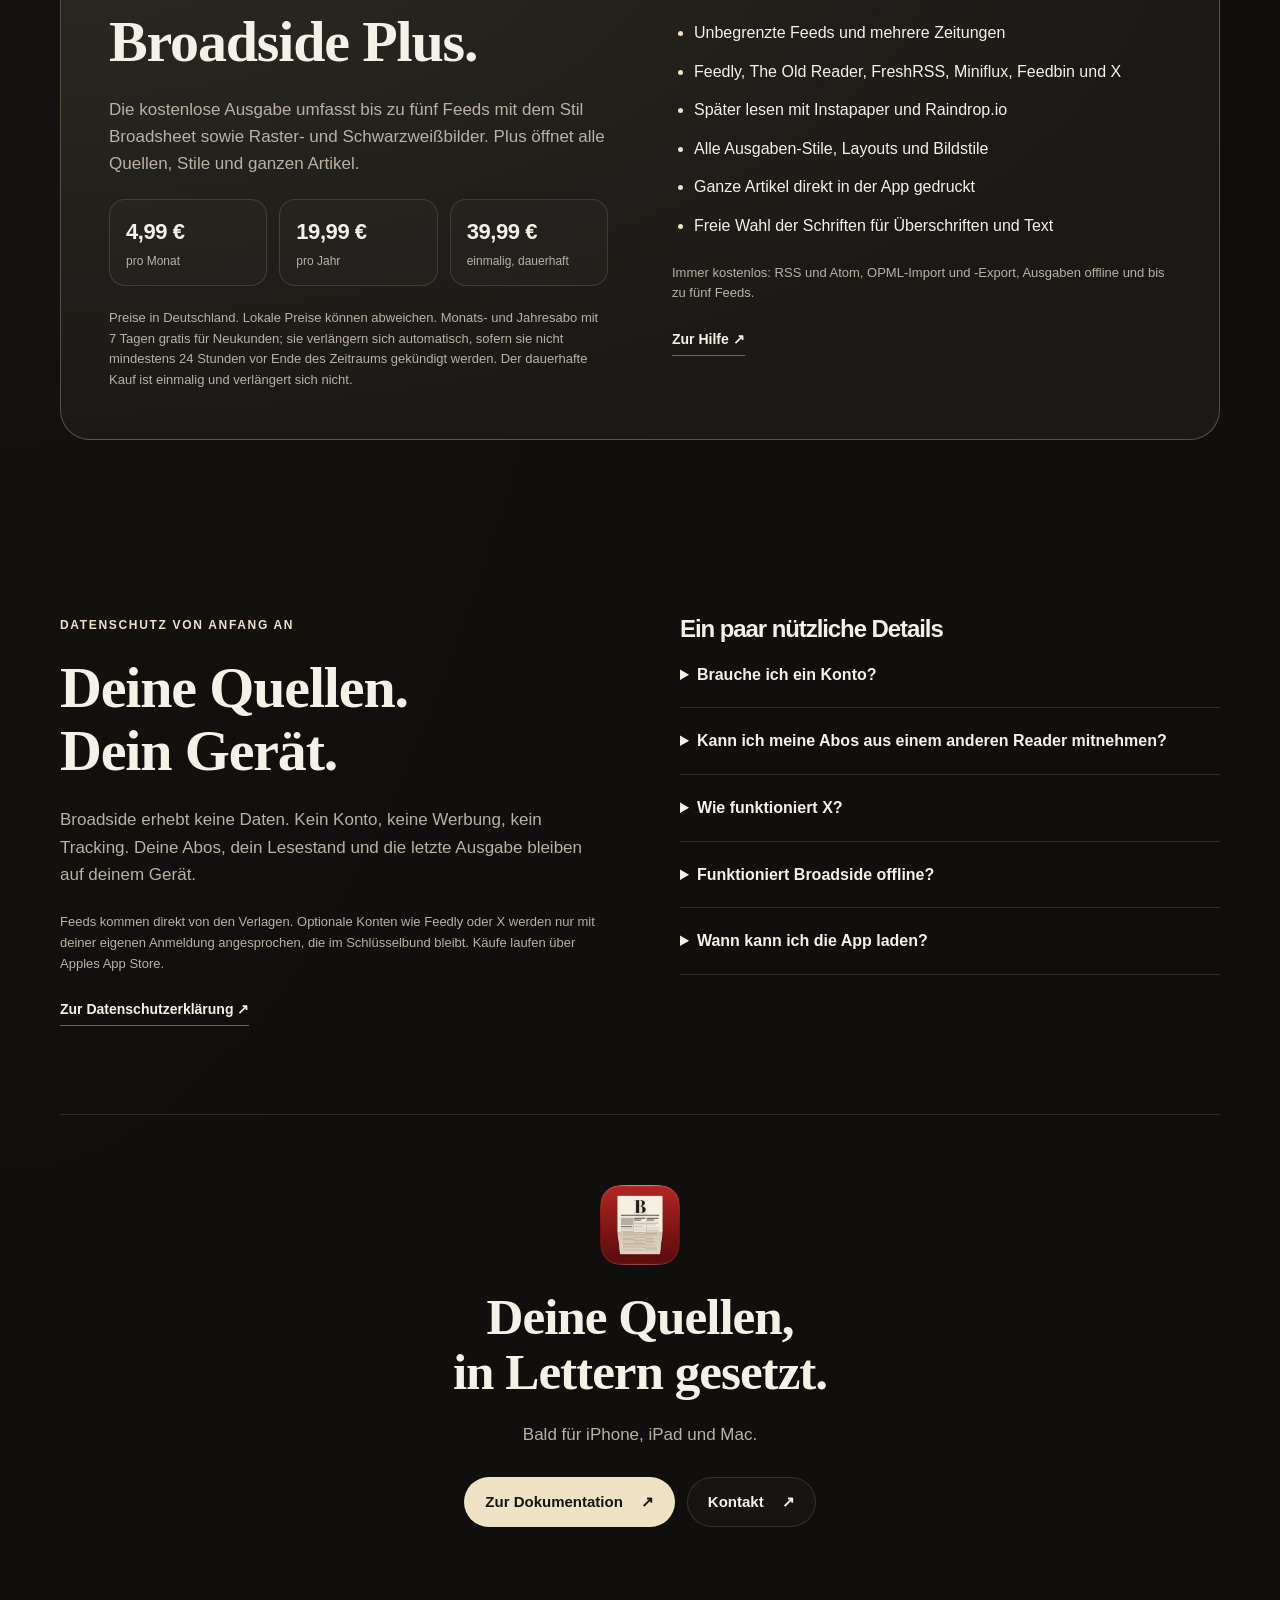
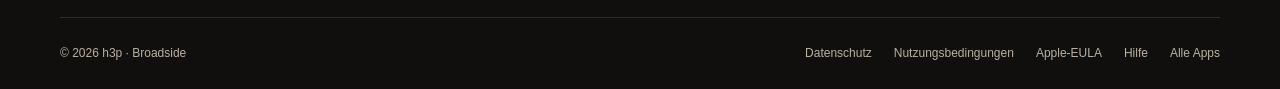
==== commit 98bdd3df: "Show all iPhone screenshots in a wrapping grid so none are clipped Co-Authored-By: Claude Opus 5.5 <" ====
--- a/de/index.html
+++ b/de/index.html
@@ -18,7 +18,7 @@
   <link rel="alternate" hreflang="x-default" href="https://h3pdesign.github.io/Broadside-Public/">
   <link rel="icon" href="../assets/app-icon.png?v=2">
   <link rel="apple-touch-icon" href="../assets/apple-touch-icon.png?v=2">
-  <link rel="stylesheet" href="../styles.css?v=3">
+  <link rel="stylesheet" href="../styles.css?v=4">
 </head>
 <body>
   <a class="skip-link" href="#main">Zum Inhalt springen</a>
--- a/styles.css
+++ b/styles.css
@@ -19,3 +19,6 @@
 .plans{display:grid;grid-template-columns:repeat(3,minmax(0,1fr));gap:12px;margin-top:22px}.plans p{margin:0;padding:14px 16px;border:1px solid var(--line);border-radius:16px;background:#ffffff05;color:var(--text);display:grid;gap:2px}.plans strong{font-size:22px;letter-spacing:-.02em}.plans span{font-size:12px;color:var(--muted)}
 @media(max-width:620px){.device-panel,.device-panel+.device-panel{grid-template-columns:1fr;gap:22px;padding:20px}.device-panel.ipad figcaption{order:2}.plans{grid-template-columns:1fr}}
 .hero-image img,.gallery img,.device-panel img{border:0;border-radius:0;background:transparent;box-shadow:none;filter:drop-shadow(0 24px 48px #0009)}.hero-image img{aspect-ratio:700/1450}.gallery img{aspect-ratio:700/1450;object-fit:contain}.gallery figcaption strong{font-family:ui-serif,"New York",Georgia,serif;font-size:17px;letter-spacing:-.01em}
+.gallery{grid-auto-flow:row;grid-auto-columns:auto;grid-template-columns:repeat(5,minmax(0,1fr));overflow:visible;scroll-snap-type:none;padding-bottom:0}.gallery figure{min-width:0}.gallery img{width:100%;height:auto;max-width:100%}.gallery-hint{display:none}
+@media(max-width:900px){.gallery{grid-template-columns:repeat(3,minmax(0,1fr));row-gap:32px}}
+@media(max-width:620px){.gallery{grid-template-columns:repeat(2,minmax(0,1fr));gap:24px 16px}.gallery figcaption strong{font-size:15px}}
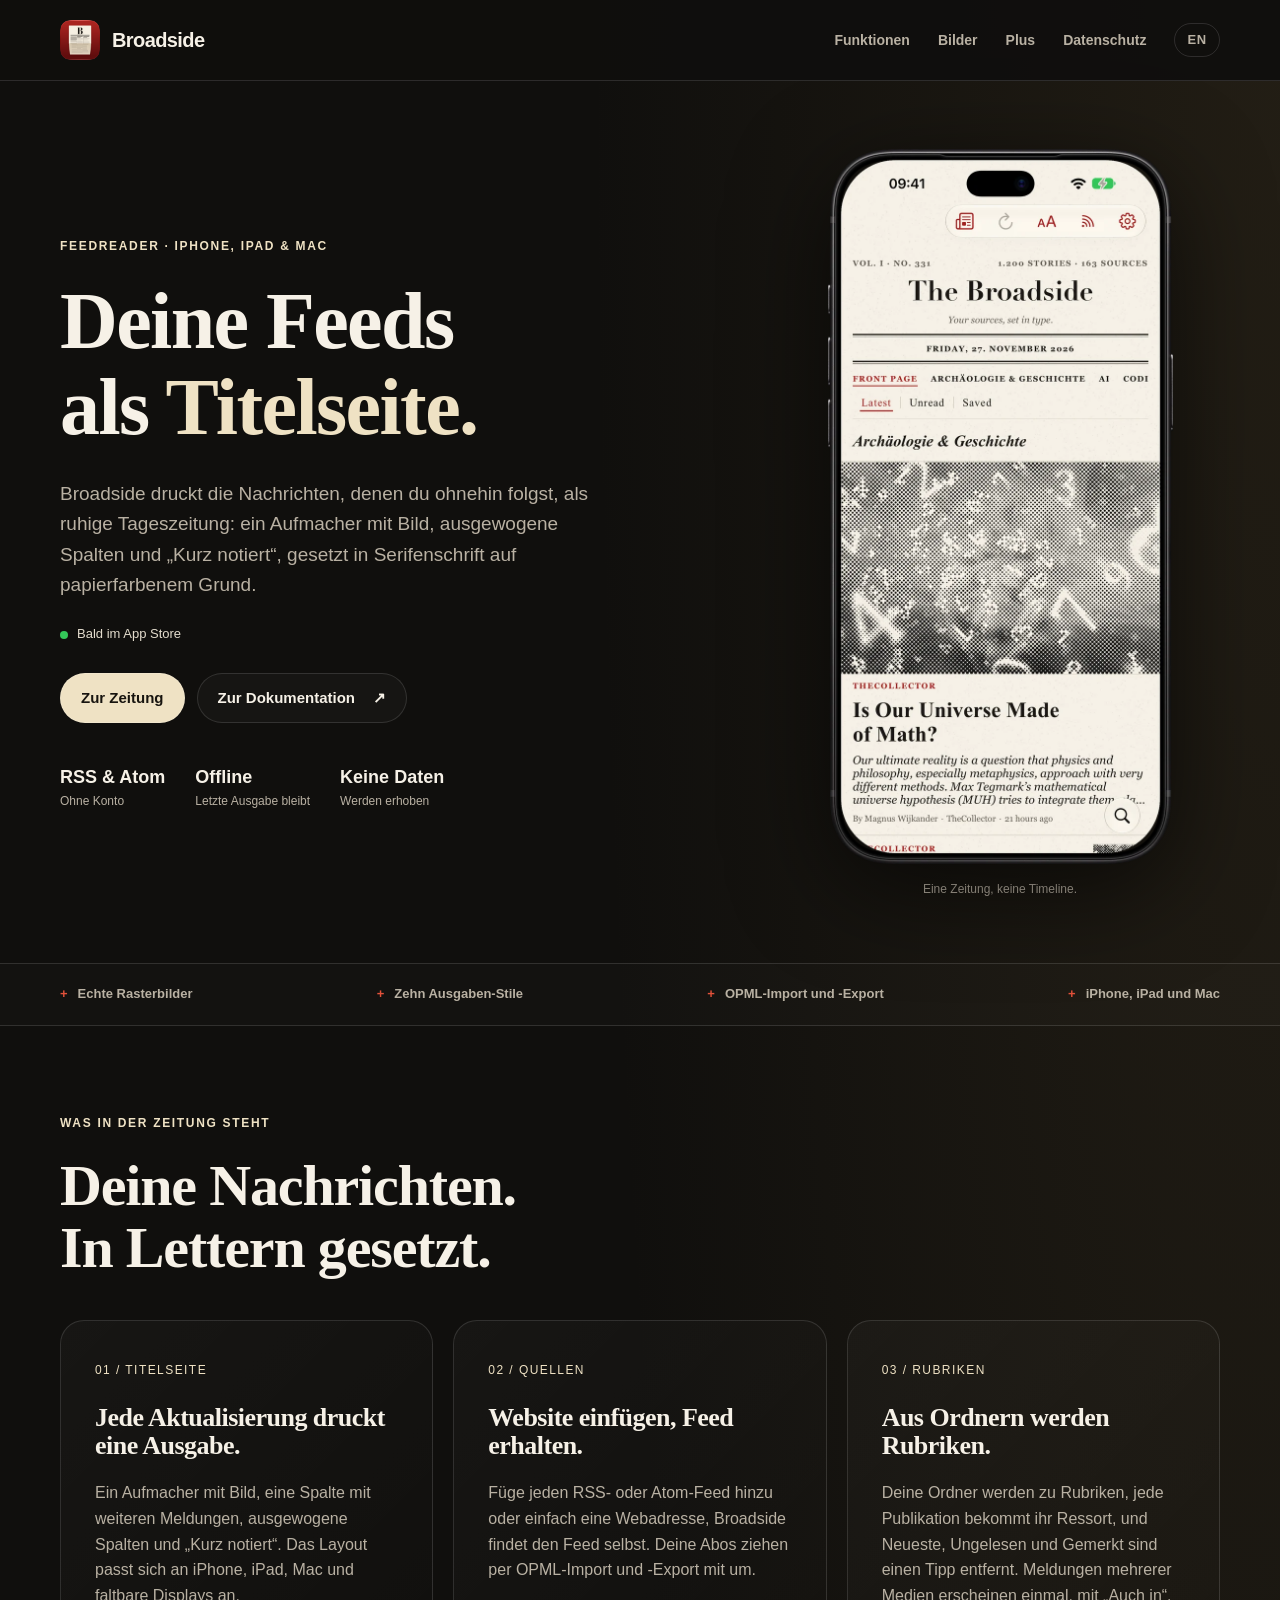
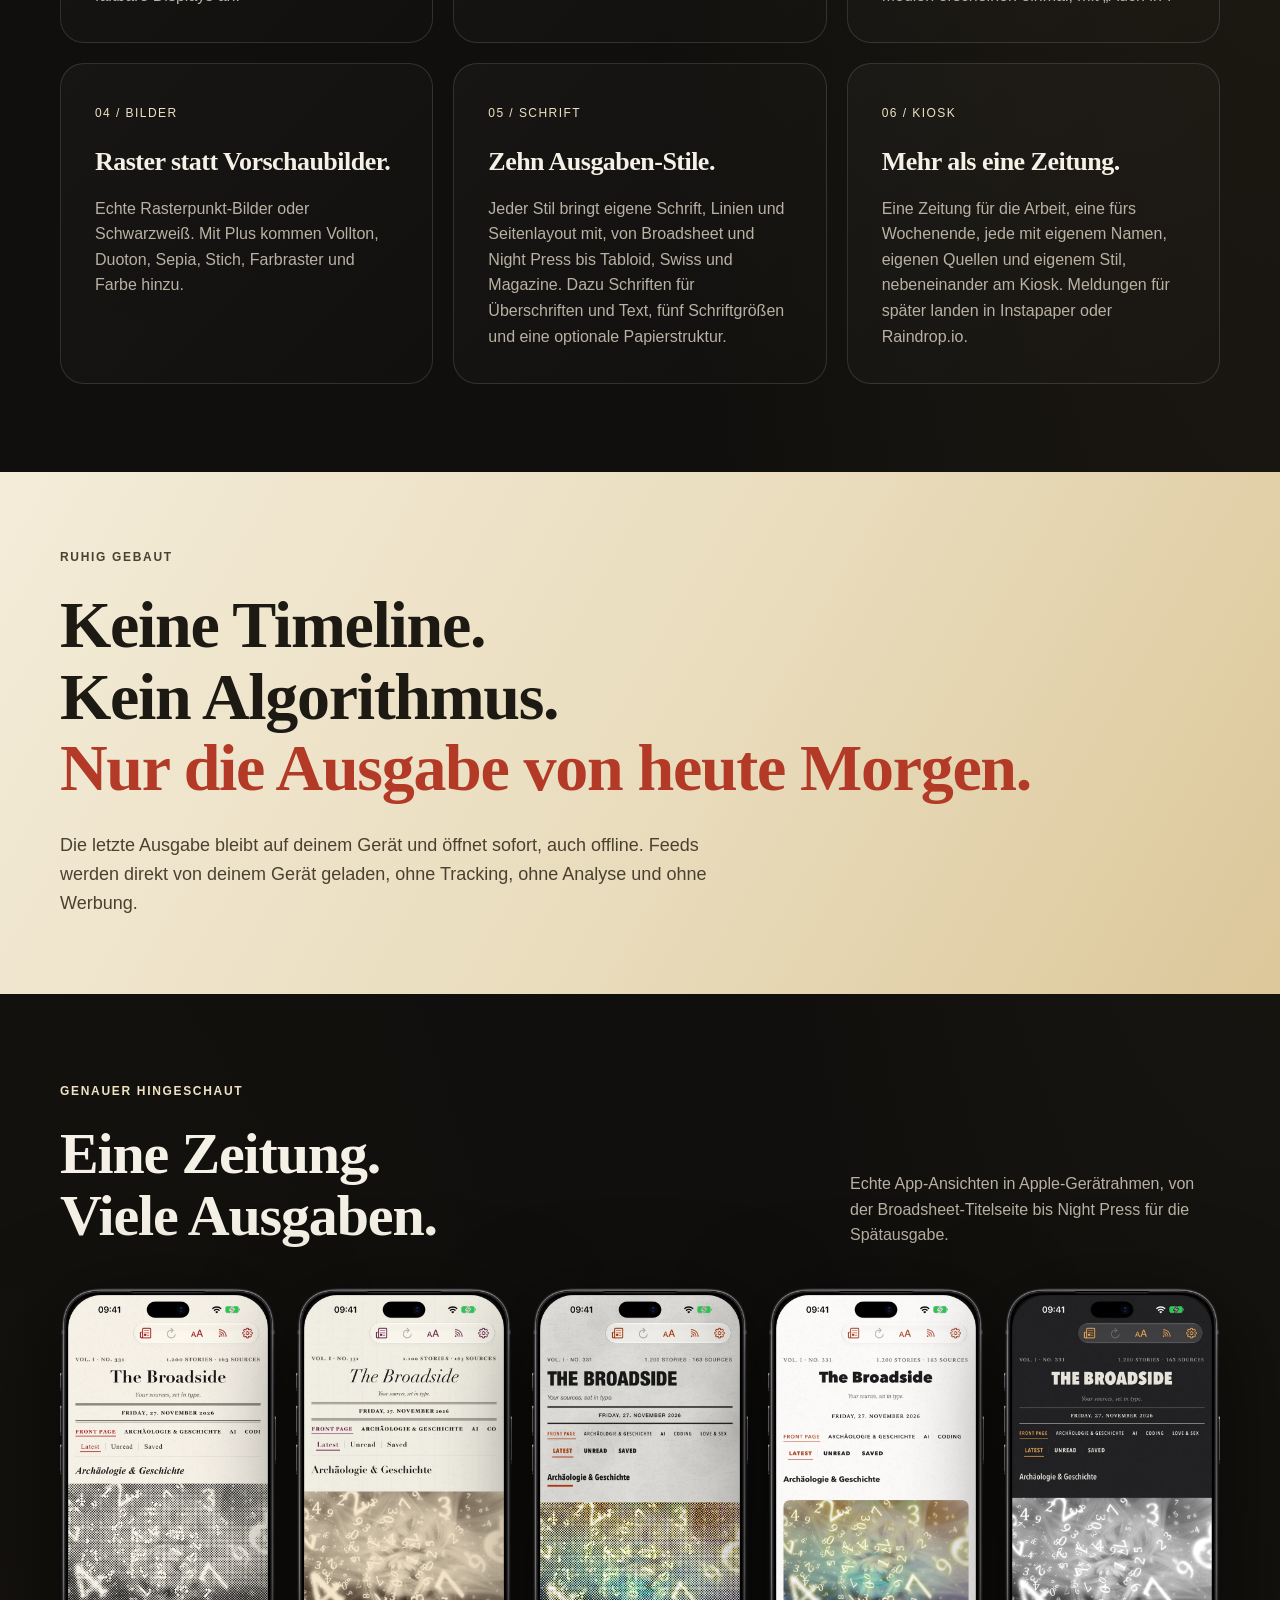
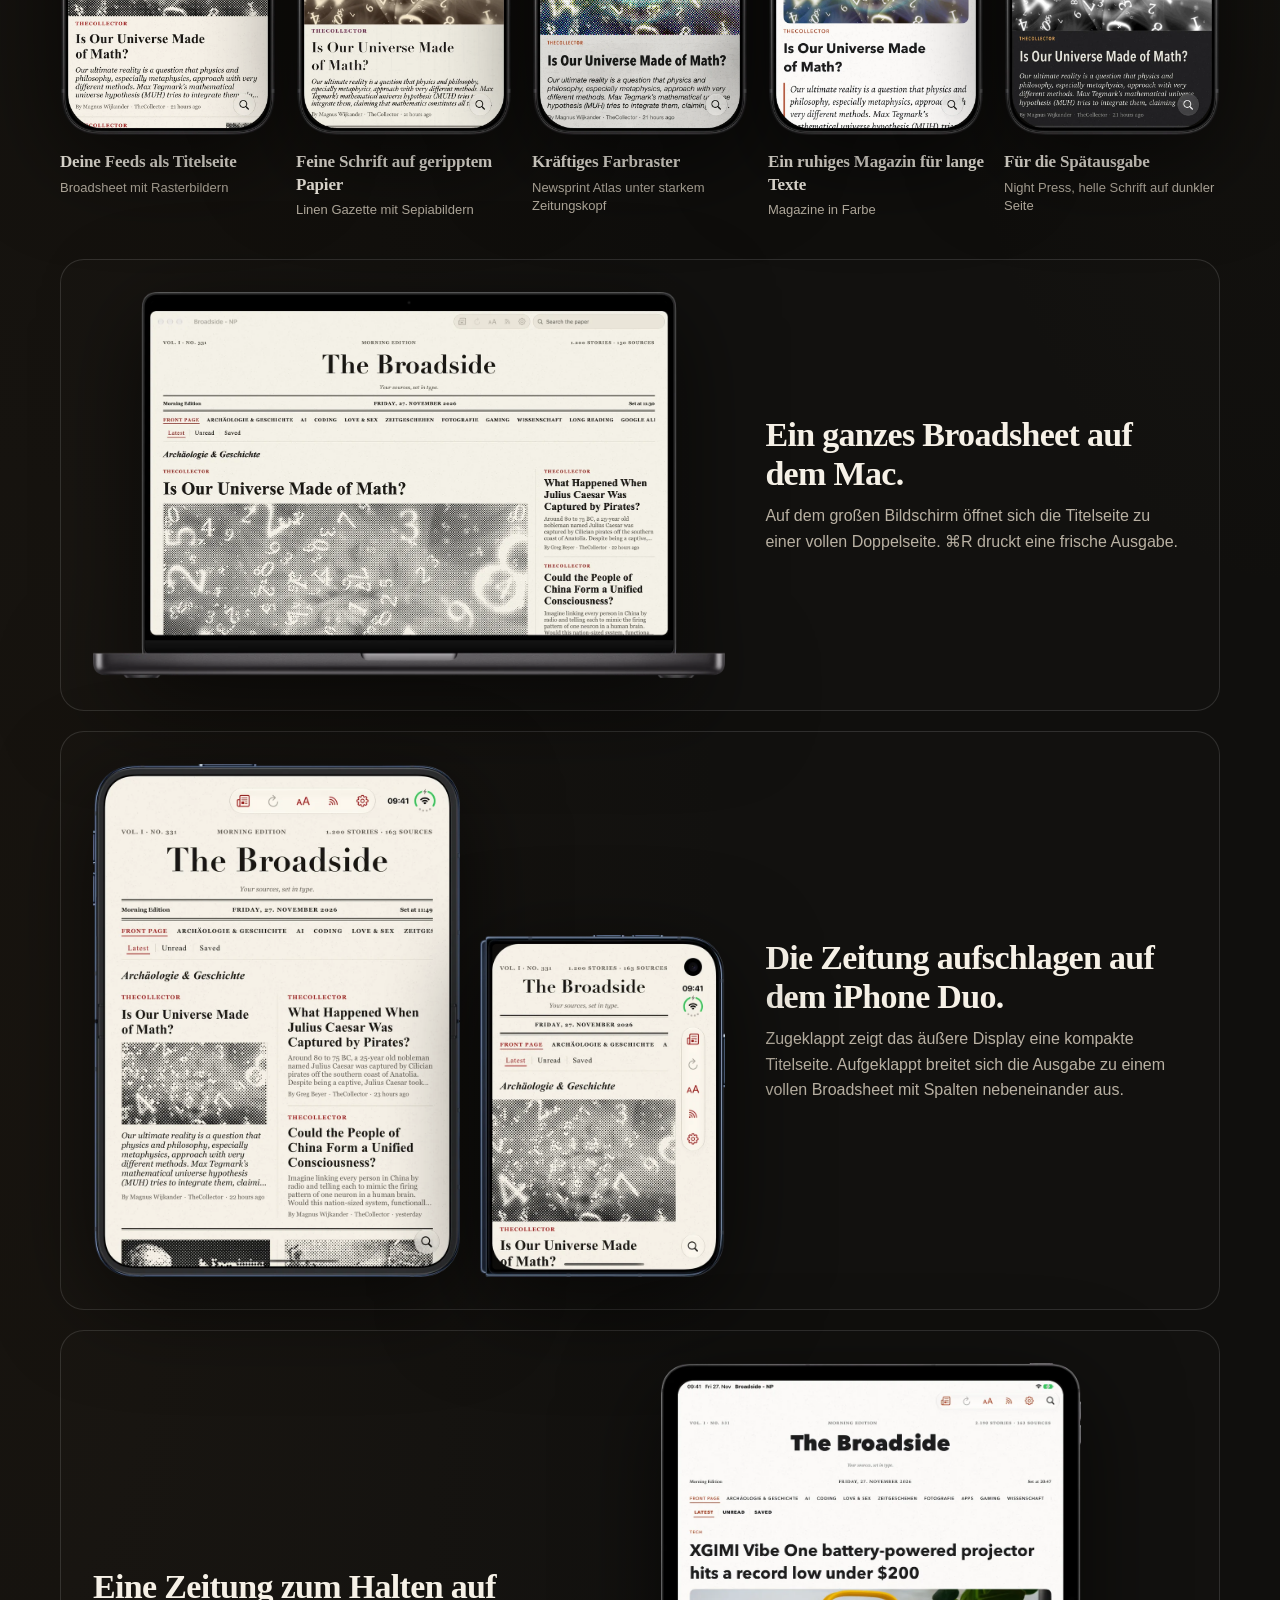
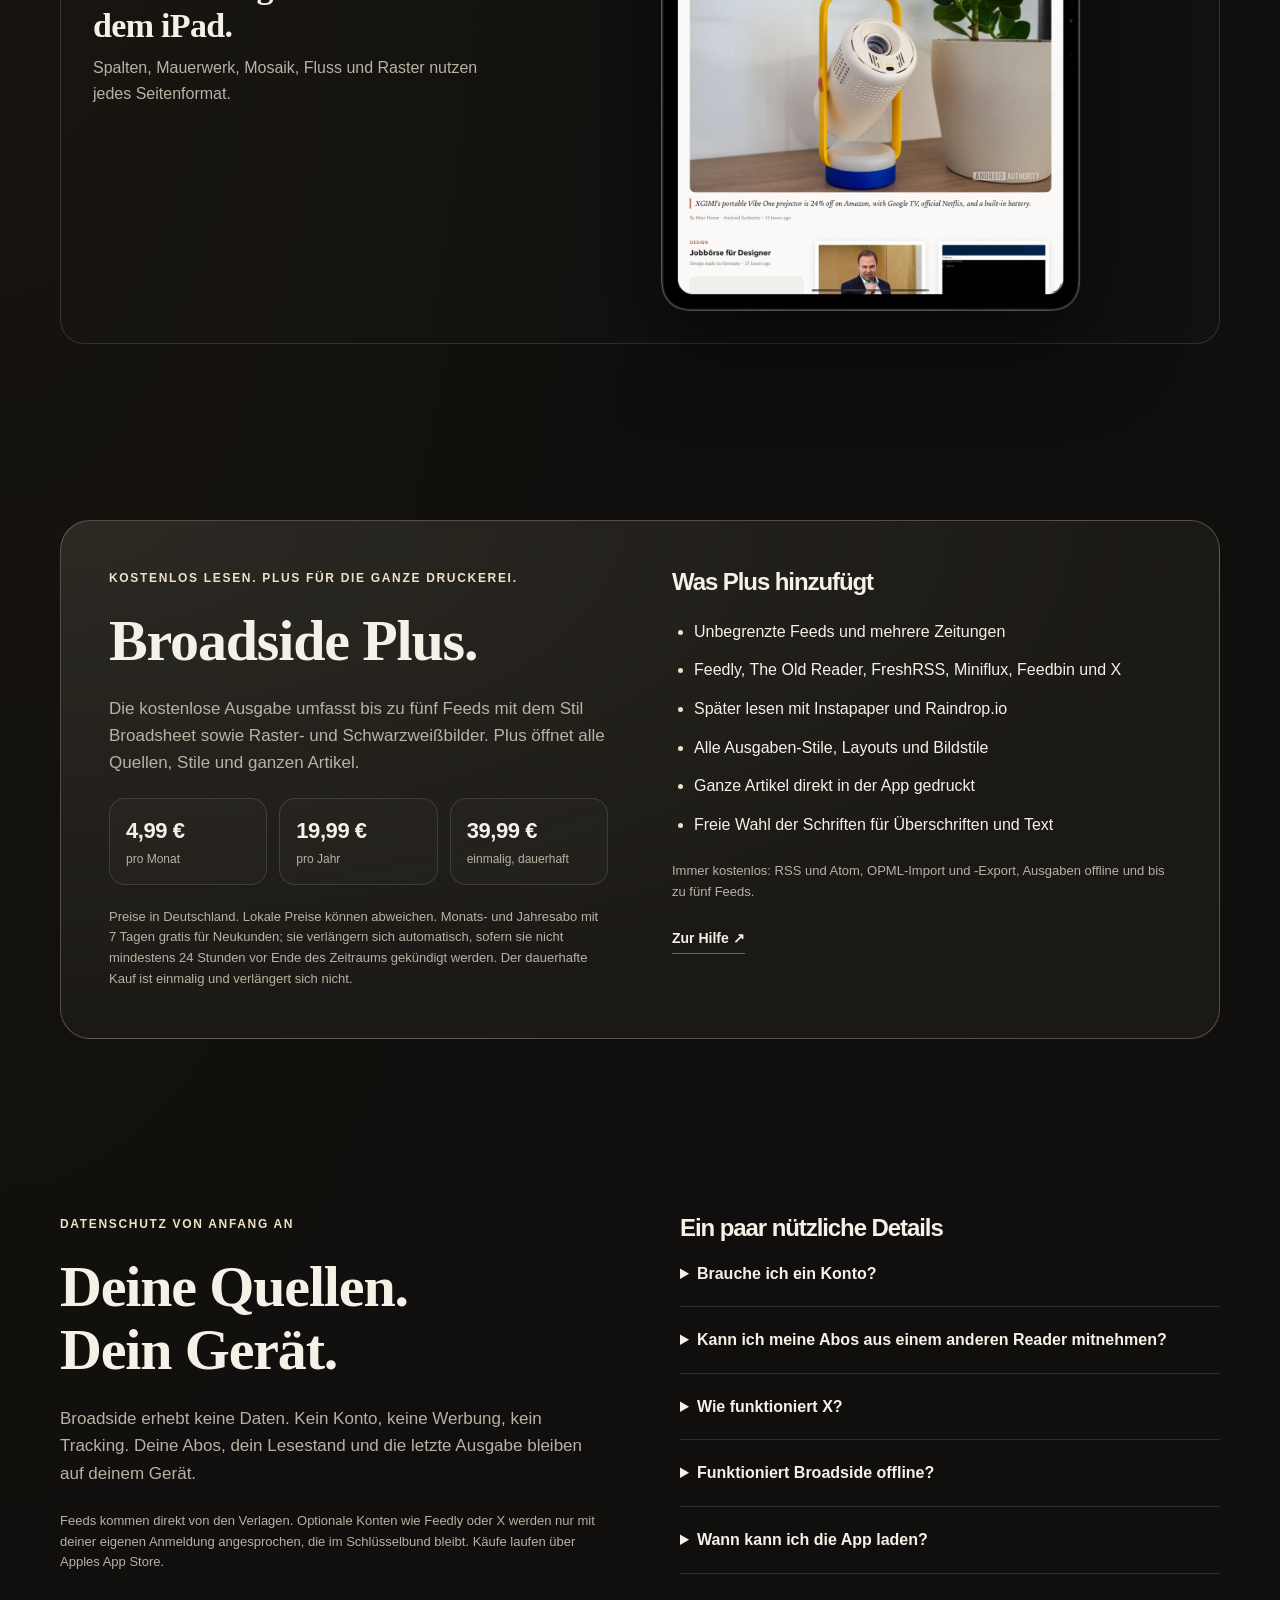
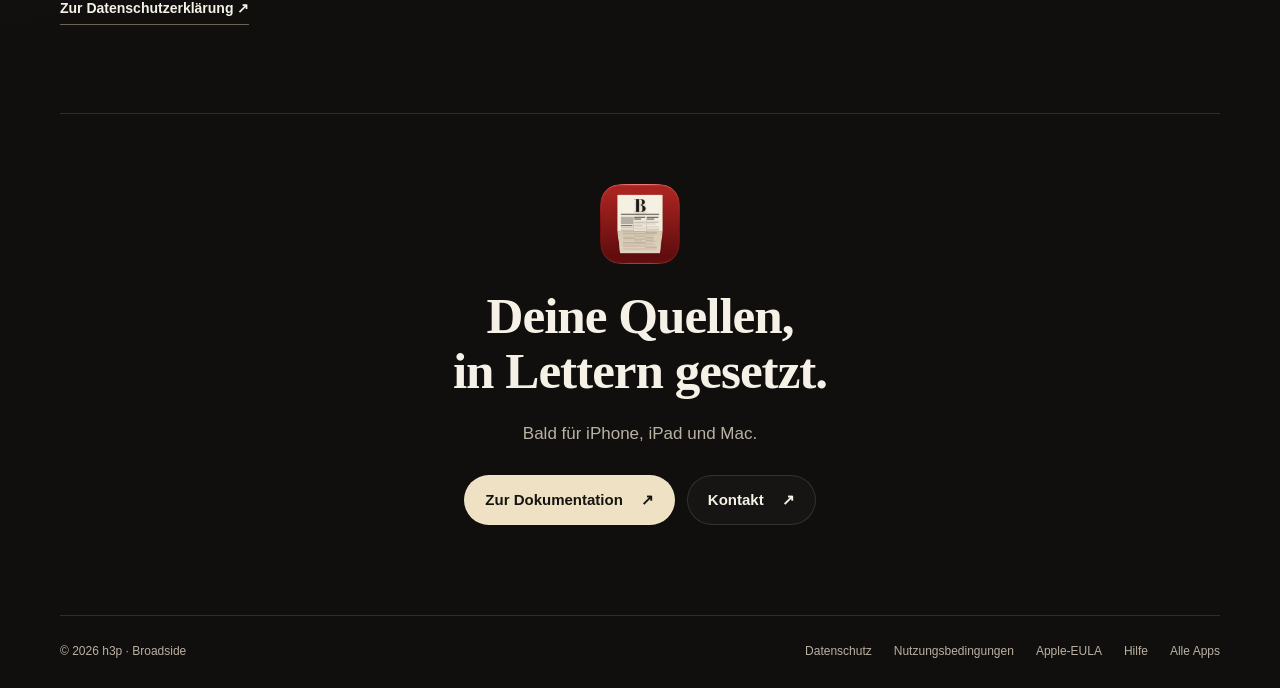
==== commit 7bf63b6e: "Present iPhone Duo (open and closed) on both pages Co-Authored-By: Claude Opus 5.5 <noreply@anthropi" ====
--- a/de/index.html
+++ b/de/index.html
@@ -18,7 +18,7 @@
   <link rel="alternate" hreflang="x-default" href="https://h3pdesign.github.io/Broadside-Public/">
   <link rel="icon" href="../assets/app-icon.png?v=2">
   <link rel="apple-touch-icon" href="../assets/apple-touch-icon.png?v=2">
-  <link rel="stylesheet" href="../styles.css?v=4">
+  <link rel="stylesheet" href="../styles.css?v=5">
 </head>
 <body>
   <a class="skip-link" href="#main">Zum Inhalt springen</a>
@@ -54,6 +54,7 @@
       <div class="section-heading"><div><p class="eyebrow">GENAUER HINGESCHAUT</p><h2 id="screenshots-title">Eine Zeitung.<br>Viele Ausgaben.</h2></div><p>Echte App-Ansichten in Apple-Gerätrahmen, von der Broadsheet-Titelseite bis Night Press für die Spätausgabe.<br><span class="gallery-hint">Seitlich scrollen für alle fünf iPhone-Bilder.</span></p></div>
       <div class="gallery" role="region" aria-label="iPhone-Bildschirmfotos" tabindex="0"><figure><img src="../assets/screenshots/devices/iphone-01-broadsheet.webp" width="700" height="1450" loading="lazy" alt="Deine Feeds als Titelseite: die Ausgabe Broadsheet mit Rasterbild."><figcaption><strong>Deine Feeds als Titelseite</strong><span>Broadsheet mit Rasterbildern</span></figcaption></figure><figure><img src="../assets/screenshots/devices/iphone-02-linenGazette.webp" width="700" height="1450" loading="lazy" alt="Linen Gazette: feine Schrift auf geripptem Papier, mit Sepiabild."><figcaption><strong>Feine Schrift auf geripptem Papier</strong><span>Linen Gazette mit Sepiabildern</span></figcaption></figure><figure><img src="../assets/screenshots/devices/iphone-03-newsprintAtlas.webp" width="700" height="1450" loading="lazy" alt="Newsprint Atlas: kräftiges Farbraster unter einem starken Zeitungskopf."><figcaption><strong>Kräftiges Farbraster</strong><span>Newsprint Atlas unter starkem Zeitungskopf</span></figcaption></figure><figure><img src="../assets/screenshots/devices/iphone-04-magazine.webp" width="700" height="1450" loading="lazy" alt="Ein ruhiges Magazin für lange Texte, mit Farbbild."><figcaption><strong>Ein ruhiges Magazin für lange Texte</strong><span>Magazine in Farbe</span></figcaption></figure><figure><img src="../assets/screenshots/devices/iphone-05-nightPress.webp" width="700" height="1450" loading="lazy" alt="Night Press für die Spätausgabe: helle Schrift auf dunkler Seite."><figcaption><strong>Für die Spätausgabe</strong><span>Night Press, helle Schrift auf dunkler Seite</span></figcaption></figure></div>
       <figure class="device-panel"><img src="../assets/screenshots/devices/mac-01-broadsheet.webp" width="1600" height="977" loading="lazy" alt="Broadside auf dem Mac: eine volle Titelseite mit mehreren Spalten."><figcaption><strong>Ein ganzes Broadsheet auf dem Mac.</strong><span>Auf dem großen Bildschirm öffnet sich die Titelseite zu einer vollen Doppelseite. ⌘R druckt eine frische Ausgabe.</span></figcaption></figure>
+      <figure class="device-panel duo"><div class="duo-pair"><img src="../assets/screenshots/devices/duo-inner-01-broadsheet.webp" width="900" height="1256" loading="lazy" alt="Broadside auf dem iPhone Duo, aufgeklappt: eine zweispaltige Titelseite über das innere Display."><img src="../assets/screenshots/devices/duo-outer-01-broadsheet.webp" width="600" height="838" loading="lazy" alt="Broadside auf dem iPhone Duo, zugeklappt: die Titelseite auf dem äußeren Display mit seitlicher Werkzeugleiste."></div><figcaption><strong>Die Zeitung aufschlagen auf dem iPhone Duo.</strong><span>Zugeklappt zeigt das äußere Display eine kompakte Titelseite. Aufgeklappt breitet sich die Ausgabe zu einem vollen Broadsheet mit Spalten nebeneinander aus.</span></figcaption></figure>
       <figure class="device-panel ipad"><figcaption><strong>Eine Zeitung zum Halten auf dem iPad.</strong><span>Spalten, Mauerwerk, Mosaik, Fluss und Raster nutzen jedes Seitenformat.</span></figcaption><img src="../assets/screenshots/devices/ipad-04-magazine.webp" width="1000" height="1305" loading="lazy" alt="Broadside auf dem iPad: die Ausgabe Magazine mit großem Bild und Textspalten."></figure>
     </section>
     <section id="plus" class="section container" aria-labelledby="plus-title">
--- a/styles.css
+++ b/styles.css
@@ -22,3 +22,5 @@
 .gallery{grid-auto-flow:row;grid-auto-columns:auto;grid-template-columns:repeat(5,minmax(0,1fr));overflow:visible;scroll-snap-type:none;padding-bottom:0}.gallery figure{min-width:0}.gallery img{width:100%;height:auto;max-width:100%}.gallery-hint{display:none}
 @media(max-width:900px){.gallery{grid-template-columns:repeat(3,minmax(0,1fr));row-gap:32px}}
 @media(max-width:620px){.gallery{grid-template-columns:repeat(2,minmax(0,1fr));gap:24px 16px}.gallery figcaption strong{font-size:15px}}
+.device-panel.duo{grid-template-columns:minmax(0,1.5fr) minmax(0,1fr)}.duo-pair{display:flex;align-items:flex-end;gap:20px;min-width:0}.duo-pair img{min-width:0;width:auto;max-width:none}.duo-pair img:first-child{flex:3 1 0}.duo-pair img:last-child{flex:2 1 0}
+@media(max-width:620px){.device-panel.duo{grid-template-columns:1fr}.duo-pair{gap:12px}}
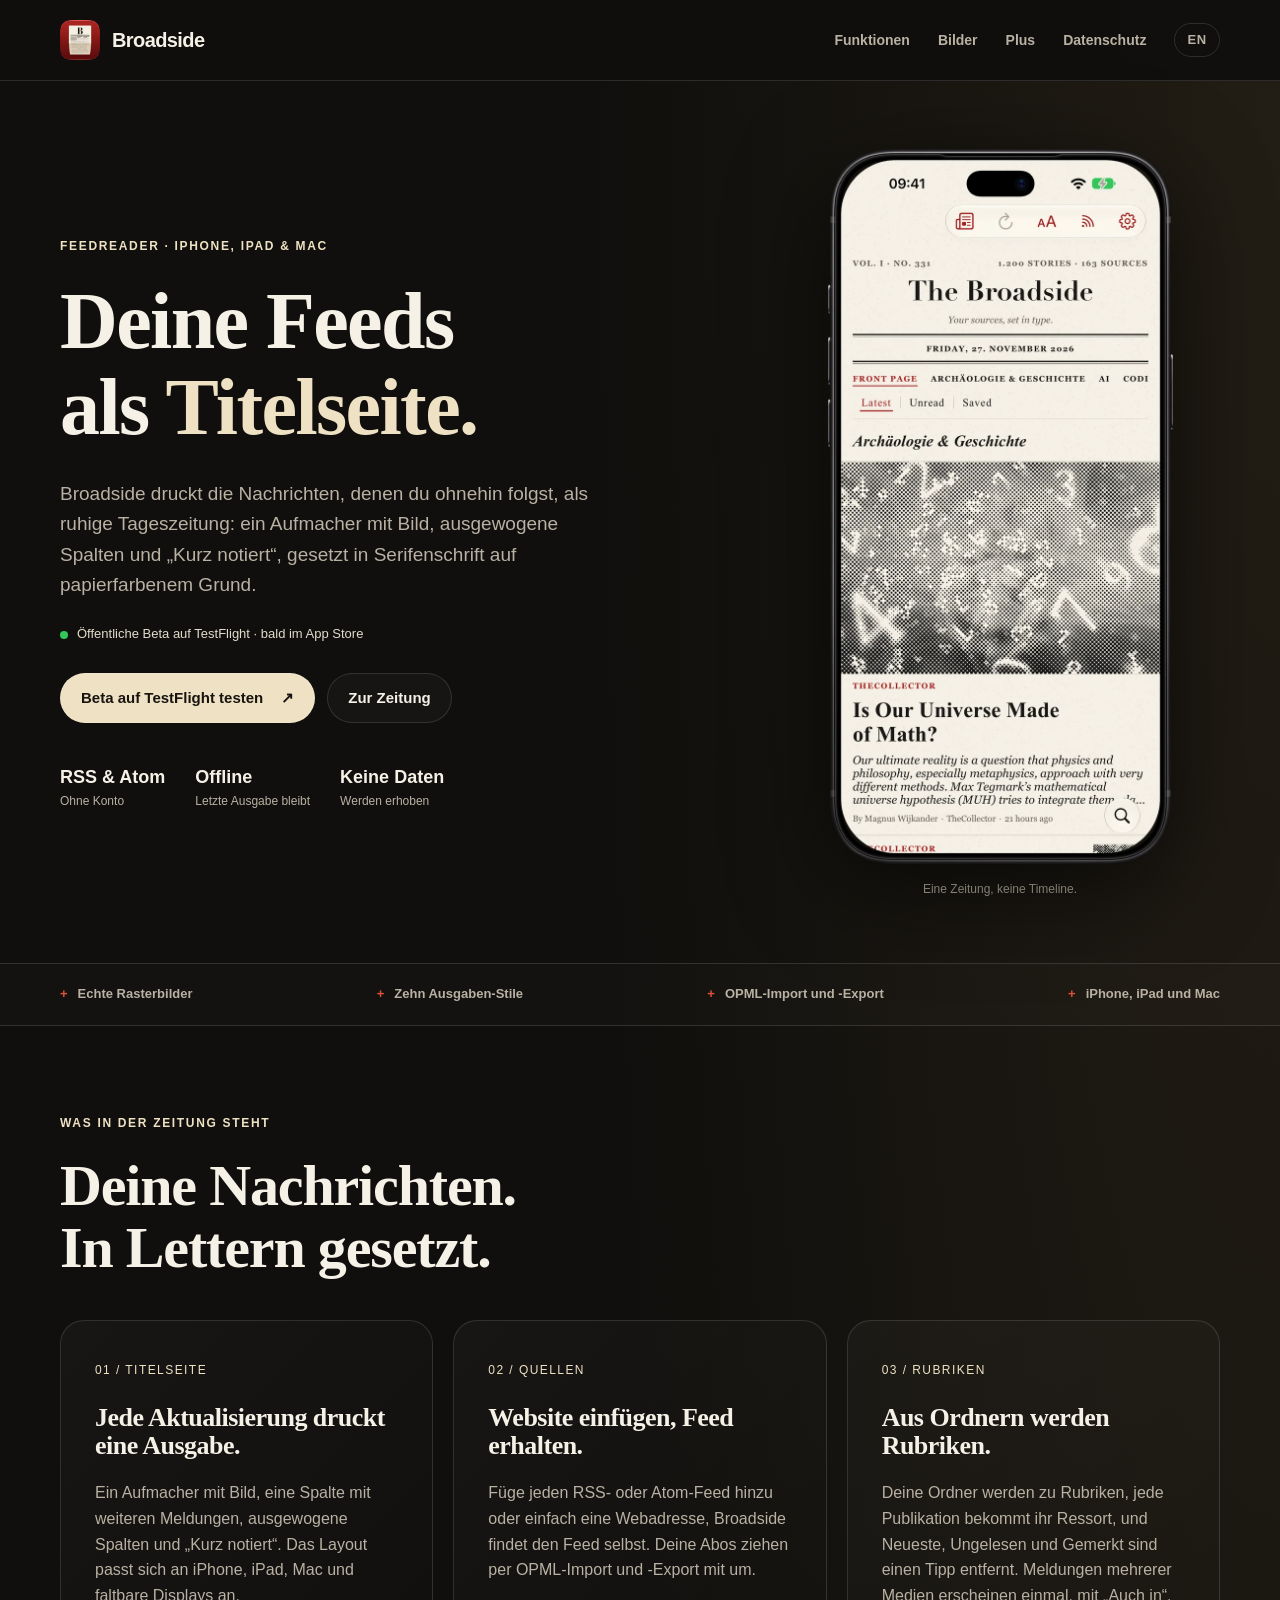
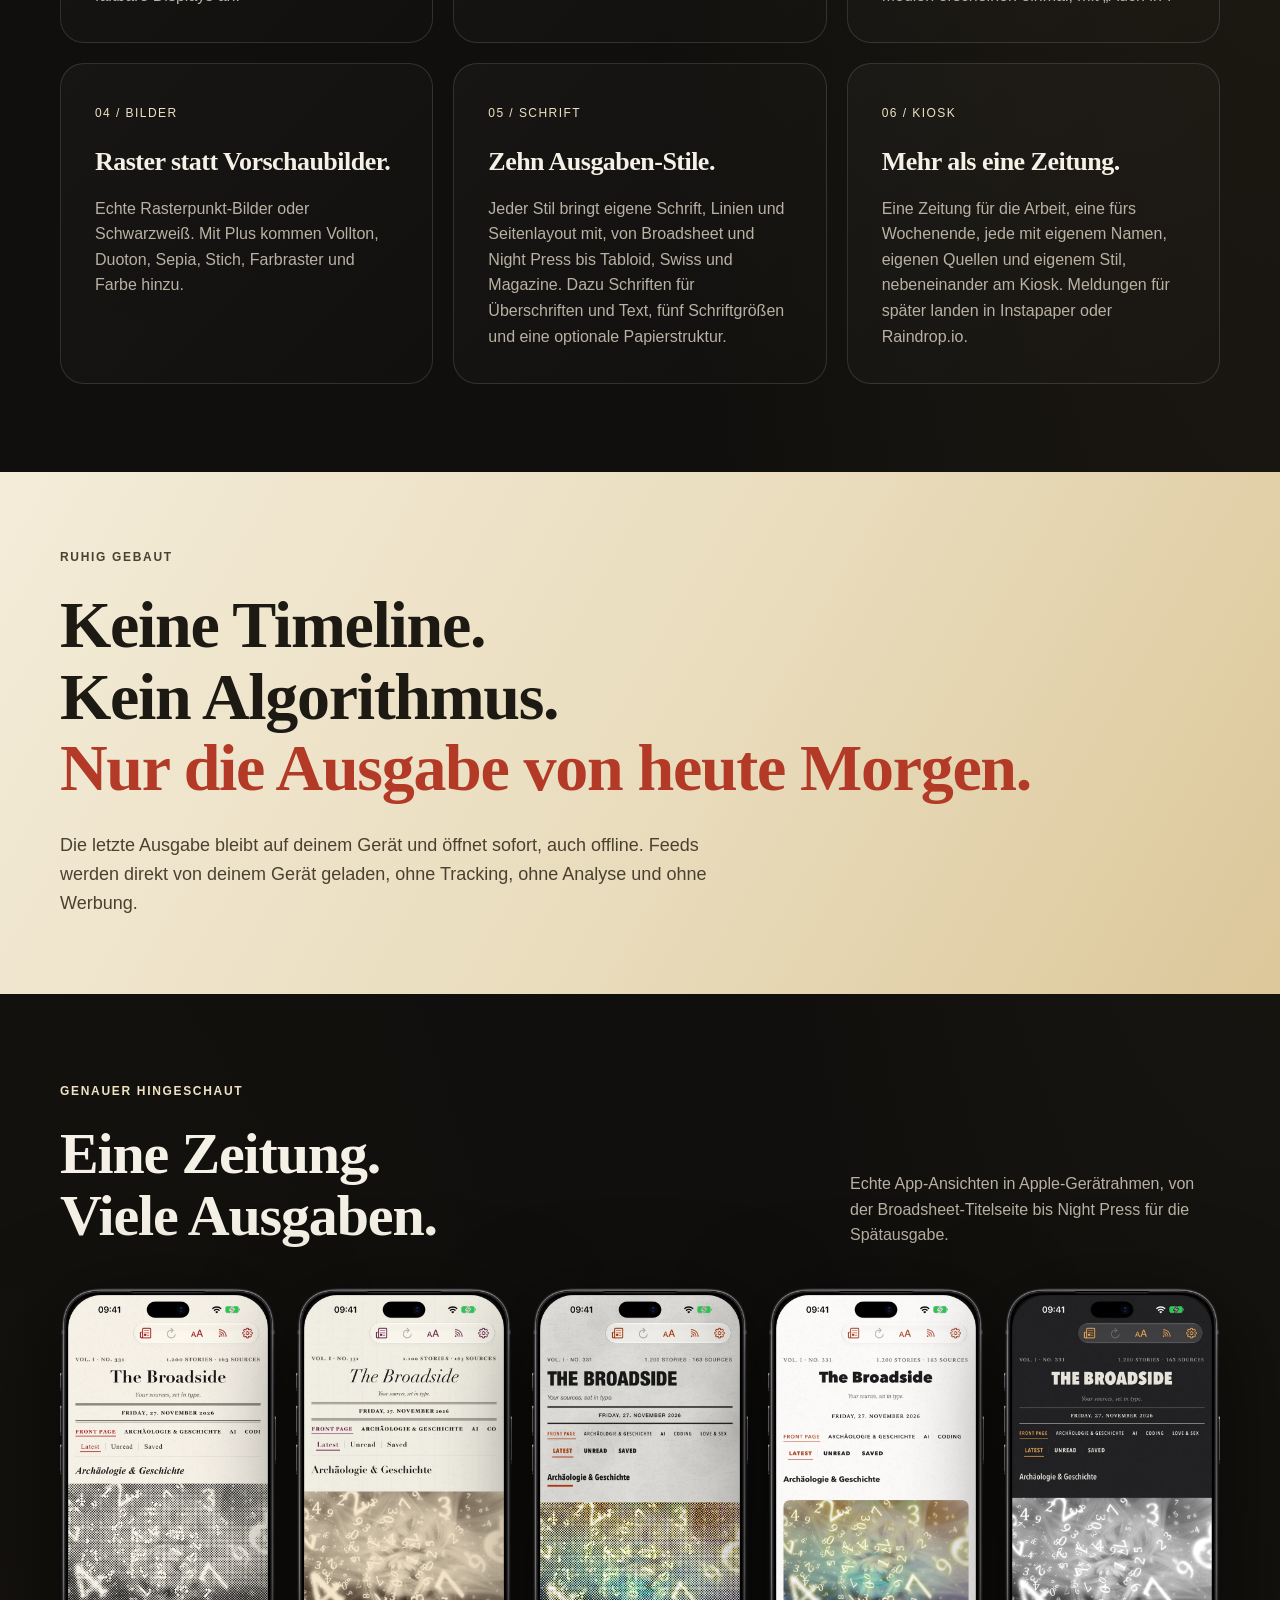
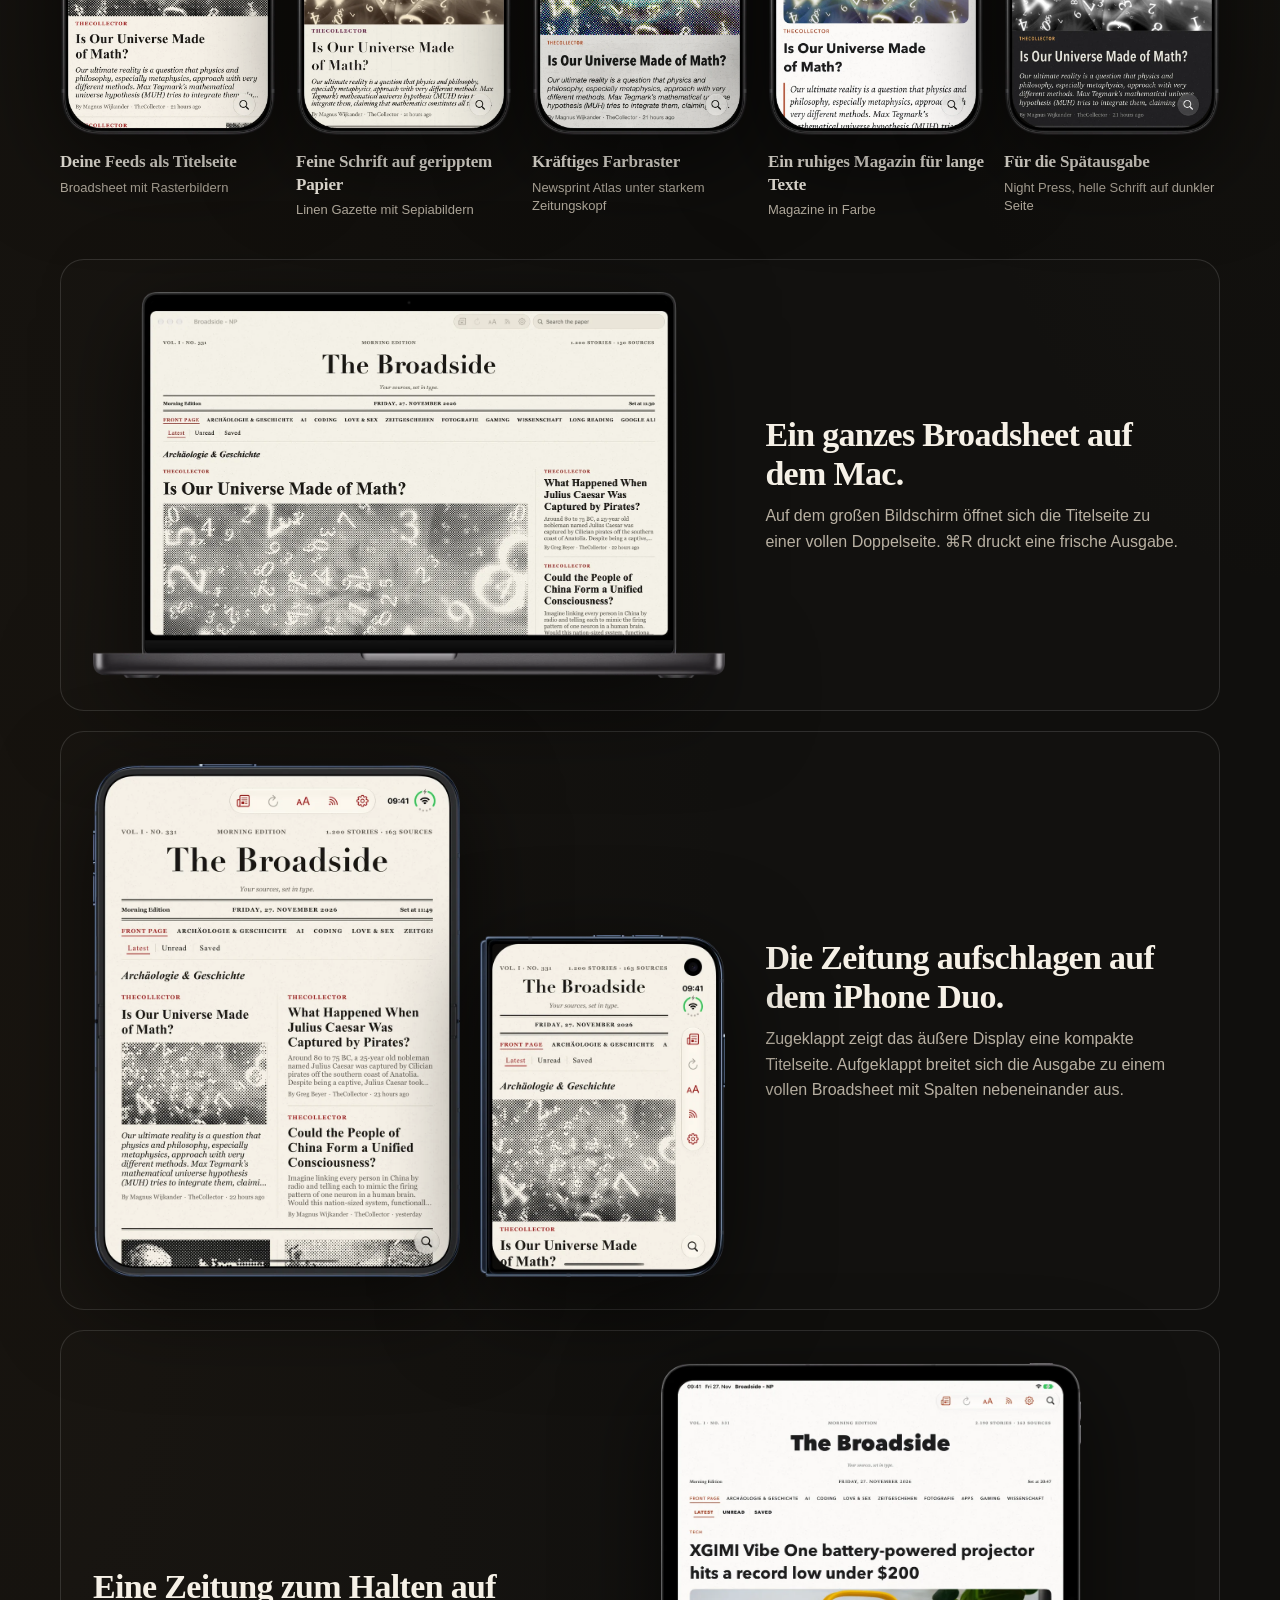
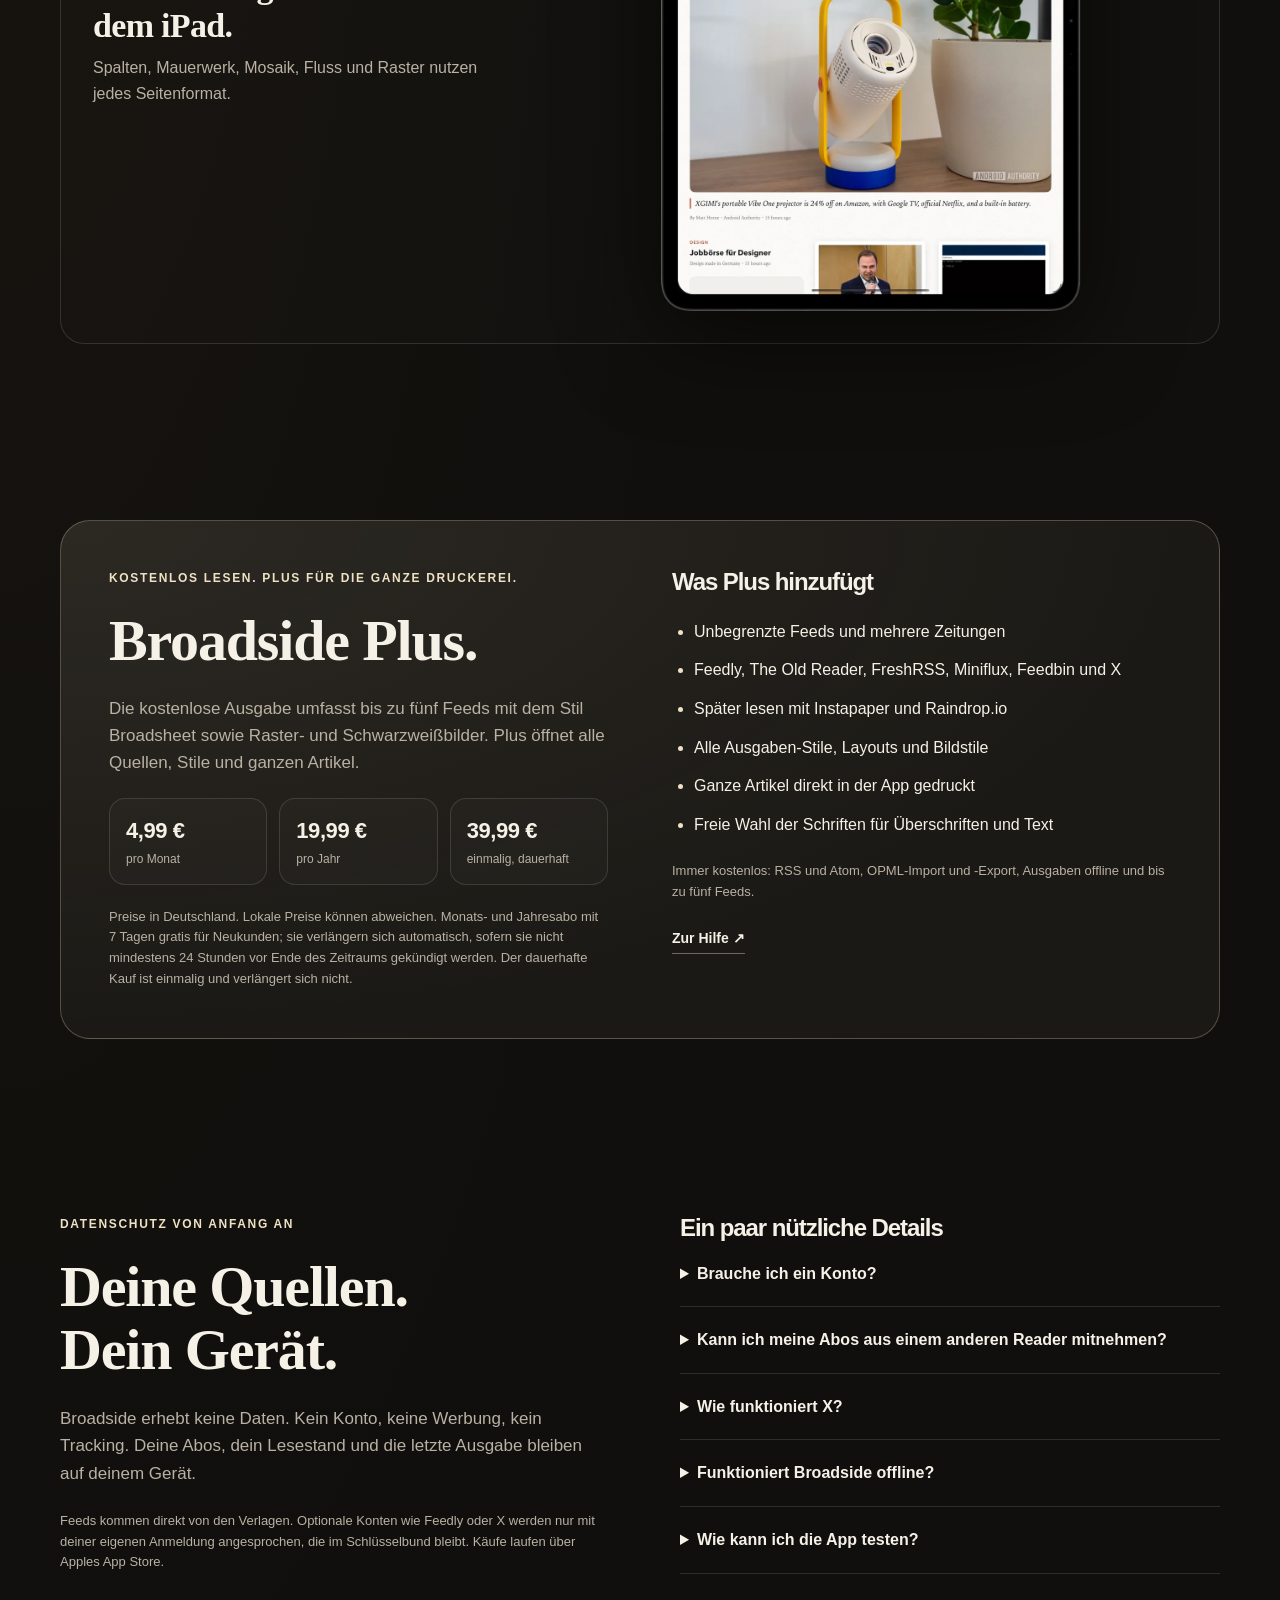
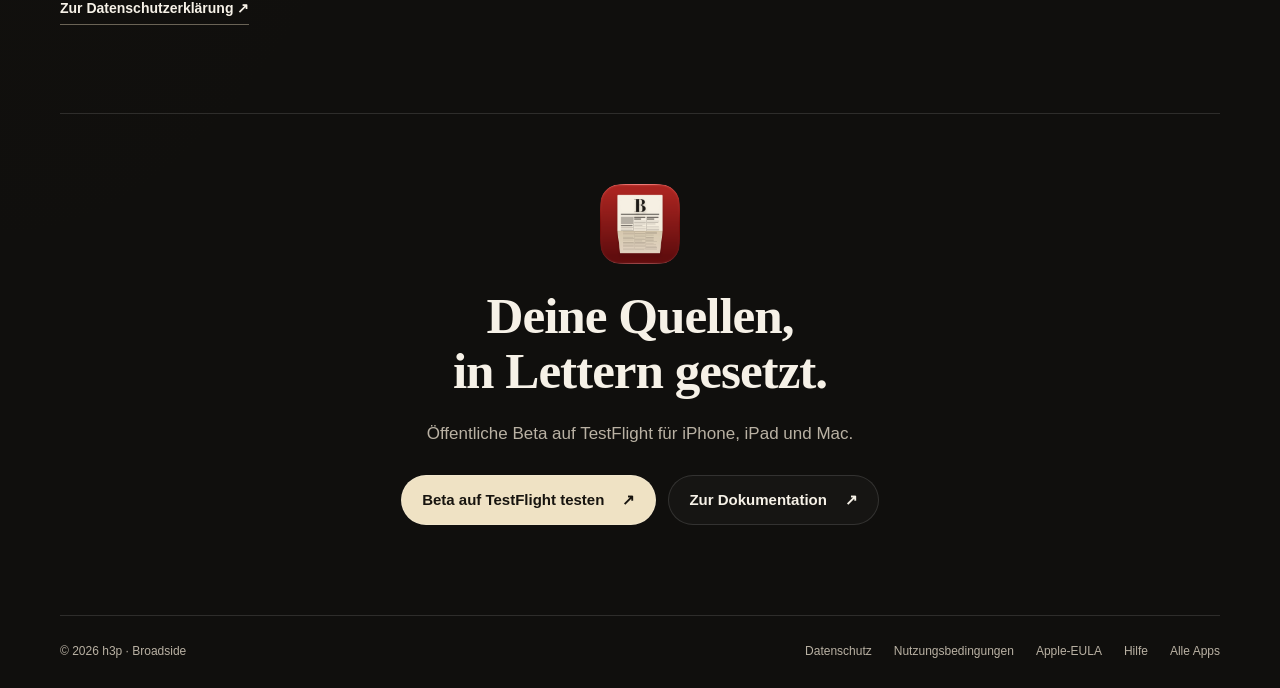
==== commit 3793dcf3: "Link the public TestFlight beta on both pages Co-Authored-By: Claude Opus 5.5 <noreply@anthropic.com" ====
--- a/de/index.html
+++ b/de/index.html
@@ -37,8 +37,8 @@
         <p class="eyebrow">FEEDREADER · IPHONE, IPAD &amp; MAC</p>
         <h1 id="hero-title">Deine Feeds<br>als <span>Titelseite.</span></h1>
         <p class="lede">Broadside druckt die Nachrichten, denen du ohnehin folgst, als ruhige Tageszeitung: ein Aufmacher mit Bild, ausgewogene Spalten und „Kurz notiert“, gesetzt in Serifenschrift auf papierfarbenem Grund.</p>
-        <p class="review-status"><span aria-hidden="true"></span>Bald im App Store</p>
-        <div class="actions"><a class="button primary" href="#screenshots">Zur Zeitung</a><a class="button secondary" href="https://apps-h3p.com/apps/broadside/overview">Zur Dokumentation <span aria-hidden="true">↗</span></a></div>
+        <p class="review-status"><span aria-hidden="true"></span>Öffentliche Beta auf TestFlight · bald im App Store</p>
+        <div class="actions"><a class="button primary" href="https://testflight.apple.com/join/rrdjZYj8">Beta auf TestFlight testen <span aria-hidden="true">↗</span></a><a class="button secondary" href="#screenshots">Zur Zeitung</a></div>
         <div class="proof-row"><p><strong>RSS &amp; Atom</strong><span>Ohne Konto</span></p><p><strong>Offline</strong><span>Letzte Ausgabe bleibt</span></p><p><strong>Keine Daten</strong><span>Werden erhoben</span></p></div>
       </div>
       <figure class="hero-image"><img src="../assets/screenshots/devices/iphone-01-broadsheet.webp" width="700" height="1450" fetchpriority="high" alt="Broadside auf dem iPhone: der Titel The Broadside über einem Aufmacher mit Rasterbild"><figcaption>Eine Zeitung, keine Timeline.</figcaption></figure>
@@ -65,9 +65,9 @@
     </section>
     <section id="privacy" class="section container privacy-section" aria-labelledby="privacy-title">
       <div><p class="eyebrow">DATENSCHUTZ VON ANFANG AN</p><h2 id="privacy-title">Deine Quellen.<br>Dein Gerät.</h2><p>Broadside erhebt keine Daten. Kein Konto, keine Werbung, kein Tracking. Deine Abos, dein Lesestand und die letzte Ausgabe bleiben auf deinem Gerät.</p><p class="small">Feeds kommen direkt von den Verlagen. Optionale Konten wie Feedly oder X werden nur mit deiner eigenen Anmeldung angesprochen, die im Schlüsselbund bleibt. Käufe laufen über Apples App Store.</p><a class="text-link" href="https://apps-h3p.com/apps/broadside/privacy-policy">Zur Datenschutzerklärung <span aria-hidden="true">↗</span></a></div>
-      <div class="faq"><h3>Ein paar nützliche Details</h3><details><summary>Brauche ich ein Konto?</summary><p>Nein. Füge einen RSS- oder Atom-Feed hinzu oder eine Webadresse. Beim ersten Start bringt dich „Add starter feeds“ sofort in Gang.</p></details><details><summary>Kann ich meine Abos aus einem anderen Reader mitnehmen?</summary><p>Ja. Importiere eine OPML-Datei unter Quellen und exportiere deine Zeitung auf demselben Weg. Mit Plus kannst du außerdem Feedly, The Old Reader, FreshRSS, Miniflux oder Feedbin verbinden.</p></details><details><summary>Wie funktioniert X?</summary><p>X ist optional und Teil von Plus. Es braucht die Client ID deiner eigenen X-Entwickler-App und einen X-API-Tarif mit Home-Timeline.</p></details><details><summary>Funktioniert Broadside offline?</summary><p>Ja. Die letzte Ausgabe bleibt auf deinem Gerät und öffnet sofort, mit oder ohne Verbindung.</p></details><details><summary>Wann kann ich die App laden?</summary><p>Broadside kommt bald in den App Store, für iPhone, iPad und Mac. Neuigkeiten findest du in der <a href="https://apps-h3p.com/apps/broadside/overview">App-Dokumentation</a>.</p></details></div>
+      <div class="faq"><h3>Ein paar nützliche Details</h3><details><summary>Brauche ich ein Konto?</summary><p>Nein. Füge einen RSS- oder Atom-Feed hinzu oder eine Webadresse. Beim ersten Start bringt dich „Add starter feeds“ sofort in Gang.</p></details><details><summary>Kann ich meine Abos aus einem anderen Reader mitnehmen?</summary><p>Ja. Importiere eine OPML-Datei unter Quellen und exportiere deine Zeitung auf demselben Weg. Mit Plus kannst du außerdem Feedly, The Old Reader, FreshRSS, Miniflux oder Feedbin verbinden.</p></details><details><summary>Wie funktioniert X?</summary><p>X ist optional und Teil von Plus. Es braucht die Client ID deiner eigenen X-Entwickler-App und einen X-API-Tarif mit Home-Timeline.</p></details><details><summary>Funktioniert Broadside offline?</summary><p>Ja. Die letzte Ausgabe bleibt auf deinem Gerät und öffnet sofort, mit oder ohne Verbindung.</p></details><details><summary>Wie kann ich die App testen?</summary><p>Die öffentliche Beta läuft schon: <a href="https://testflight.apple.com/join/rrdjZYj8">über TestFlight mitmachen</a>, auf iPhone, iPad oder Mac. Der App-Store-Start folgt bald; Neuigkeiten findest du in der <a href="https://apps-h3p.com/apps/broadside/overview">App-Dokumentation</a>.</p></details></div>
     </section>
-    <section class="closing container"><img src="../assets/app-icon.png?v=2" width="80" height="80" loading="lazy" alt="Broadside-App-Symbol"><h2>Deine Quellen,<br>in Lettern gesetzt.</h2><p>Bald für iPhone, iPad und Mac.</p><div class="actions"><a class="button primary" href="https://apps-h3p.com/apps/broadside/overview">Zur Dokumentation <span aria-hidden="true">↗</span></a><a class="button secondary" href="https://apps-h3p.com/support/support-and-feedback">Kontakt <span aria-hidden="true">↗</span></a></div></section>
+    <section class="closing container"><img src="../assets/app-icon.png?v=2" width="80" height="80" loading="lazy" alt="Broadside-App-Symbol"><h2>Deine Quellen,<br>in Lettern gesetzt.</h2><p>Öffentliche Beta auf TestFlight für iPhone, iPad und Mac.</p><div class="actions"><a class="button primary" href="https://testflight.apple.com/join/rrdjZYj8">Beta auf TestFlight testen <span aria-hidden="true">↗</span></a><a class="button secondary" href="https://apps-h3p.com/apps/broadside/overview">Zur Dokumentation <span aria-hidden="true">↗</span></a></div></section>
   </main>
   <footer class="container site-footer"><p>© 2026 h3p · Broadside</p><nav aria-label="Rechtliches und Hilfe"><a href="https://apps-h3p.com/apps/broadside/privacy-policy">Datenschutz</a><a href="https://apps-h3p.com/policies/terms-of-service">Nutzungsbedingungen</a><a href="https://www.apple.com/legal/internet-services/itunes/dev/stdeula/">Apple-EULA</a><a href="https://apps-h3p.com/apps/broadside/support">Hilfe</a><a href="https://h3pdesign.github.io/">Alle Apps</a></nav></footer>
 </body>
